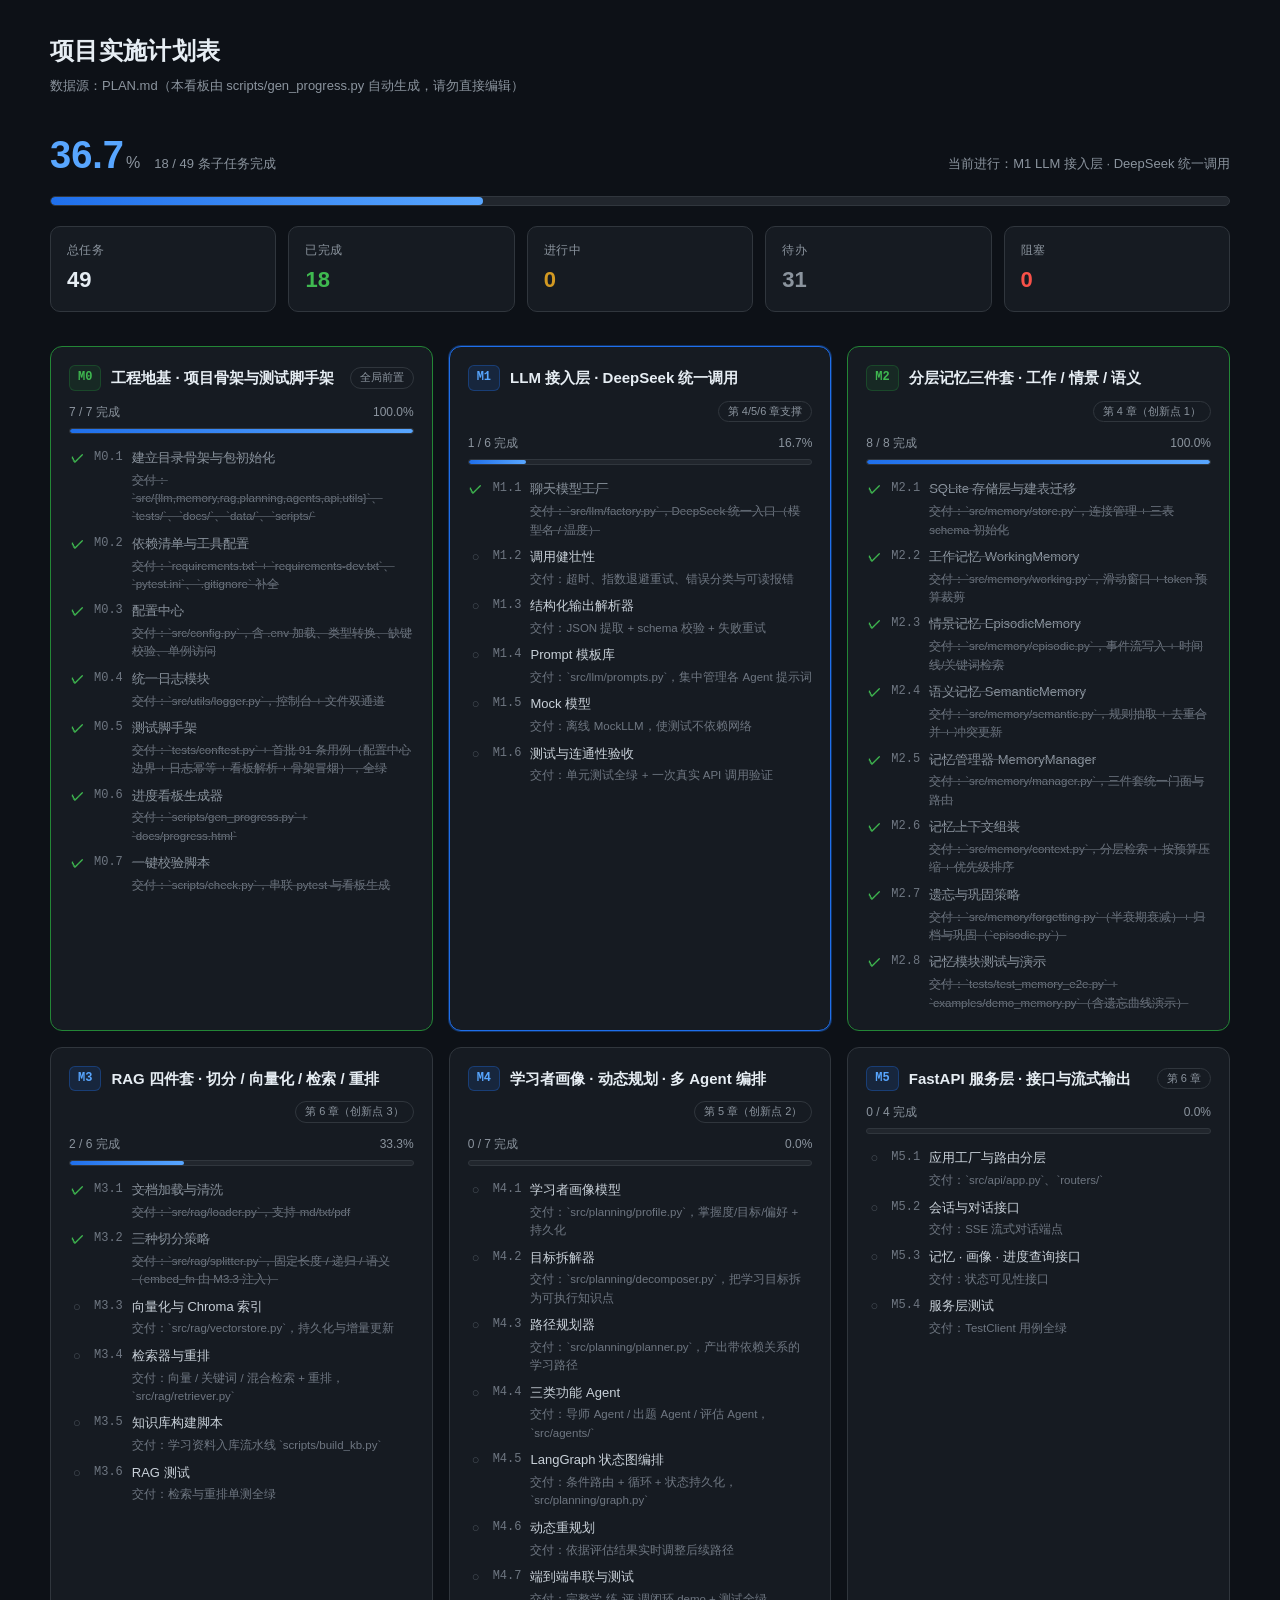
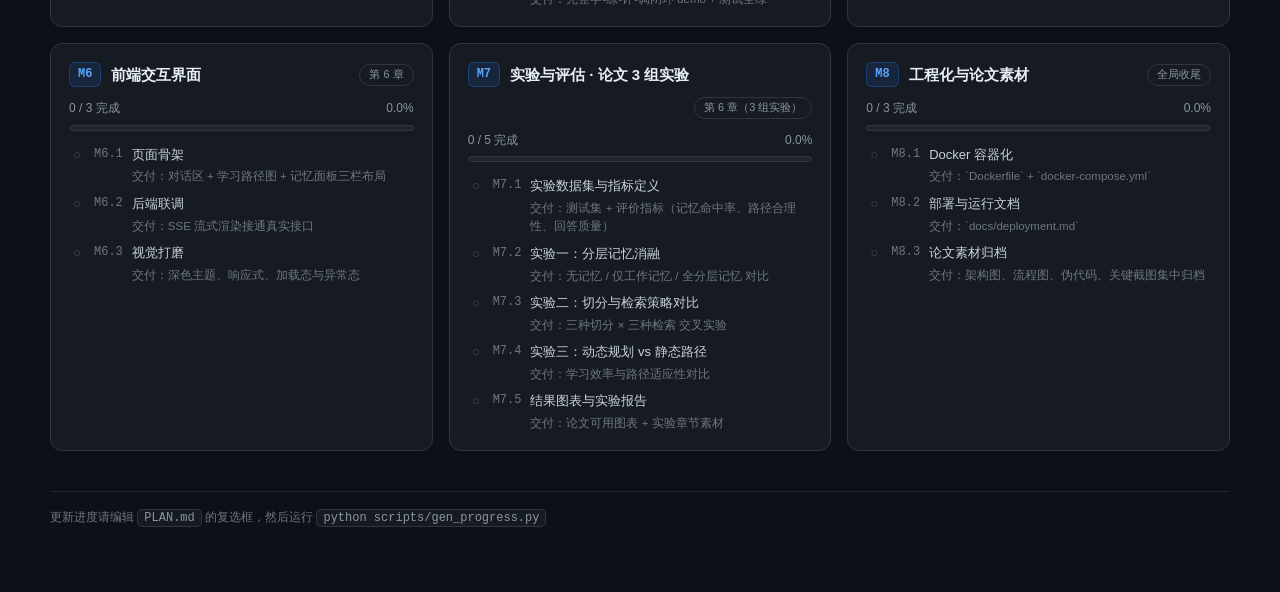
==== docs/progress.html @ 6c5c663a "feat: 完成 M3.1 文档加载与 M3.2 三种切分策略 M3.1 src/rag/loader.py - 支持 md/txt/pdf；pdf 走可选依赖 pypdf，没装时给出「怎么装」而不是" ====
<!DOCTYPE html>
<html lang="zh-CN">
<head>
<meta charset="utf-8">
<meta name="viewport" content="width=device-width, initial-scale=1">
<title>项目实施计划表 · 进度看板</title>
<style>
* { box-sizing: border-box; margin: 0; padding: 0; }
body {
  background: #0d1117; color: #e6edf3; line-height: 1.6;
  font-family: "Segoe UI", "PingFang SC", "Microsoft YaHei", -apple-system, sans-serif;
  padding: 32px 24px 64px;
}
.wrap { max-width: 1180px; margin: 0 auto; }
header { margin-bottom: 28px; }
h1 { font-size: 24px; font-weight: 650; letter-spacing: .3px; }
.sub { color: #8b949e; font-size: 13px; margin-top: 6px; }
.headline { display: flex; align-items: baseline; gap: 14px; margin: 22px 0 10px; }
.headline .pct { font-size: 38px; font-weight: 700; color: #58a6ff; font-variant-numeric: tabular-nums; }
.headline .pct small { font-size: 16px; color: #8b949e; font-weight: 500; margin-left: 2px; }
.headline .now { color: #8b949e; font-size: 13px; margin-left: auto; }
.bar { height: 10px; background: #21262d; border-radius: 999px; overflow: hidden; border: 1px solid #30363d; }
.bar > span { display: block; height: 100%; border-radius: 999px;
  background: linear-gradient(90deg, #1f6feb, #58a6ff); transition: width .4s ease; }
.stats { display: grid; grid-template-columns: repeat(auto-fit, minmax(120px, 1fr));
  gap: 12px; margin: 20px 0 34px; }
.stat { background: #161b22; border: 1px solid #30363d; border-radius: 10px; padding: 14px 16px; }
.stat .k { color: #8b949e; font-size: 12px; letter-spacing: .4px; }
.stat .v { font-size: 22px; font-weight: 650; margin-top: 2px; font-variant-numeric: tabular-nums; }
.v.done { color: #3fb950; } .v.doing { color: #d29922; }
.v.blocked { color: #f85149; } .v.todo { color: #8b949e; }
.grid { display: grid; grid-template-columns: repeat(auto-fill, minmax(348px, 1fr)); gap: 16px; }
.card { background: #161b22; border: 1px solid #30363d; border-radius: 12px; padding: 18px;
  display: flex; flex-direction: column; }
.card.finished { border-color: #238636; }
.card.active { border-color: #1f6feb; box-shadow: 0 0 0 1px rgba(31,111,235,.35); }
.card.codes { padding: 22px 0; }
.card-head { display: flex; align-items: center; gap: 10px; flex-wrap: wrap; }
.badge { font-size: 12px; font-weight: 700; padding: 2px 8px; border-radius: 6px;
  background: #1f6feb22; color: #58a6ff; border: 1px solid #1f6feb55; font-family: Consolas, monospace; }
.card.finished .badge { background: #23863622; color: #3fb950; border-color: #23863655; }
.card-title { font-size: 15px; font-weight: 600; }
.tag { font-size: 11px; color: #8b949e; border: 1px solid #30363d; border-radius: 999px;
  padding: 1px 9px; margin-left: auto; white-space: nowrap; }
.card-sub { display: flex; justify-content: space-between; color: #8b949e; font-size: 12px; margin: 12px 0 6px; }
.card .bar { height: 6px; }
.tasks { list-style: none; margin-top: 14px; display: flex; flex-direction: column; gap: 8px; }
.tasks li { display: flex; gap: 9px; font-size: 13px; align-items: flex-start; }
.tasks .ico { flex: 0 0 16px; text-align: center; font-weight: 700; line-height: 1.5; }
.tasks .code { color: #6e7681; font-family: Consolas, monospace; font-size: 12px; flex: 0 0 auto; }
.tasks .txt { flex: 1; }
.tasks .deliver { display: block; color: #6e7681; font-size: 11.5px; margin-top: 2px; }
li.done .ico { color: #3fb950; } li.done .txt { color: #8b949e; text-decoration: line-through;
  text-decoration-color: #484f58; }
li.doing .ico { color: #d29922; } li.doing .txt { color: #e6edf3; font-weight: 600; }
li.blocked .ico { color: #f85149; } li.blocked .txt { color: #f85149; }
li.todo .ico { color: #484f58; } li.todo .txt { color: #c9d1d9; }
footer { margin-top: 40px; color: #6e7681; font-size: 12px; border-top: 1px solid #21262d; padding-top: 16px; }
footer code { background: #161b22; border: 1px solid #30363d; border-radius: 5px; padding: 1px 6px;
  font-family: Consolas, monospace; color: #8b949e; }
</style>
</head>
<body>
<div class="wrap">
  <header>
    <h1>项目实施计划表</h1>
    <div class="sub">数据源：PLAN.md（本看板由 scripts/gen_progress.py 自动生成，请勿直接编辑）</div>
  </header>

  <div class="headline">
    <span class="pct">36.7<small>%</small></span>
    <span class="sub">18 / 49 条子任务完成</span>
    <span class="now">当前进行：M1 LLM 接入层 · DeepSeek 统一调用</span>
  </div>
  <div class="bar "><span style="width:36.7%"></span></div>
  <div class="stats"><div class="stat"><div class="k">总任务</div><div class="v ">49</div></div><div class="stat"><div class="k">已完成</div><div class="v done">18</div></div><div class="stat"><div class="k">进行中</div><div class="v doing">0</div></div><div class="stat"><div class="k">待办</div><div class="v todo">31</div></div><div class="stat"><div class="k">阻塞</div><div class="v blocked">0</div></div></div>

  <div class="grid"><section class="card finished"><div class="card-head"><span class="badge">M0</span><span class="card-title">工程地基 · 项目骨架与测试脚手架</span><span class="tag">全局前置</span></div><div class="card-sub"><span>7 / 7 完成</span><span>100.0%</span></div><div class="bar "><span style="width:100.0%"></span></div><ul class="tasks"><li class="done"><span class="ico">✓</span><span class="code">M0.1</span><span class="txt">建立目录骨架与包初始化<span class="deliver">交付：`src/{llm,memory,rag,planning,agents,api,utils}`、`tests/`、`docs/`、`data/`、`scripts/`</span></span></li><li class="done"><span class="ico">✓</span><span class="code">M0.2</span><span class="txt">依赖清单与工具配置<span class="deliver">交付：`requirements.txt` + `requirements-dev.txt`、`pytest.ini`、`.gitignore` 补全</span></span></li><li class="done"><span class="ico">✓</span><span class="code">M0.3</span><span class="txt">配置中心<span class="deliver">交付：`src/config.py`，含 .env 加载、类型转换、缺键校验、单例访问</span></span></li><li class="done"><span class="ico">✓</span><span class="code">M0.4</span><span class="txt">统一日志模块<span class="deliver">交付：`src/utils/logger.py`，控制台 + 文件双通道</span></span></li><li class="done"><span class="ico">✓</span><span class="code">M0.5</span><span class="txt">测试脚手架<span class="deliver">交付：`tests/conftest.py` + 首批 91 条用例（配置中心边界 + 日志幂等 + 看板解析 + 骨架冒烟），全绿</span></span></li><li class="done"><span class="ico">✓</span><span class="code">M0.6</span><span class="txt">进度看板生成器<span class="deliver">交付：`scripts/gen_progress.py` + `docs/progress.html`</span></span></li><li class="done"><span class="ico">✓</span><span class="code">M0.7</span><span class="txt">一键校验脚本<span class="deliver">交付：`scripts/check.py`，串联 pytest 与看板生成</span></span></li></ul></section><section class="card active"><div class="card-head"><span class="badge">M1</span><span class="card-title">LLM 接入层 · DeepSeek 统一调用</span><span class="tag">第 4/5/6 章支撑</span></div><div class="card-sub"><span>1 / 6 完成</span><span>16.7%</span></div><div class="bar "><span style="width:16.7%"></span></div><ul class="tasks"><li class="done"><span class="ico">✓</span><span class="code">M1.1</span><span class="txt">聊天模型工厂<span class="deliver">交付：`src/llm/factory.py`，DeepSeek 统一入口（模型名 / 温度）</span></span></li><li class="todo"><span class="ico">○</span><span class="code">M1.2</span><span class="txt">调用健壮性<span class="deliver">交付：超时、指数退避重试、错误分类与可读报错</span></span></li><li class="todo"><span class="ico">○</span><span class="code">M1.3</span><span class="txt">结构化输出解析器<span class="deliver">交付：JSON 提取 + schema 校验 + 失败重试</span></span></li><li class="todo"><span class="ico">○</span><span class="code">M1.4</span><span class="txt">Prompt 模板库<span class="deliver">交付：`src/llm/prompts.py`，集中管理各 Agent 提示词</span></span></li><li class="todo"><span class="ico">○</span><span class="code">M1.5</span><span class="txt">Mock 模型<span class="deliver">交付：离线 MockLLM，使测试不依赖网络</span></span></li><li class="todo"><span class="ico">○</span><span class="code">M1.6</span><span class="txt">测试与连通性验收<span class="deliver">交付：单元测试全绿 + 一次真实 API 调用验证</span></span></li></ul></section><section class="card finished"><div class="card-head"><span class="badge">M2</span><span class="card-title">分层记忆三件套 · 工作 / 情景 / 语义</span><span class="tag">第 4 章（创新点 1）</span></div><div class="card-sub"><span>8 / 8 完成</span><span>100.0%</span></div><div class="bar "><span style="width:100.0%"></span></div><ul class="tasks"><li class="done"><span class="ico">✓</span><span class="code">M2.1</span><span class="txt">SQLite 存储层与建表迁移<span class="deliver">交付：`src/memory/store.py`，连接管理 + 三表 schema 初始化</span></span></li><li class="done"><span class="ico">✓</span><span class="code">M2.2</span><span class="txt">工作记忆 WorkingMemory<span class="deliver">交付：`src/memory/working.py`，滑动窗口 + token 预算裁剪</span></span></li><li class="done"><span class="ico">✓</span><span class="code">M2.3</span><span class="txt">情景记忆 EpisodicMemory<span class="deliver">交付：`src/memory/episodic.py`，事件流写入 + 时间线/关键词检索</span></span></li><li class="done"><span class="ico">✓</span><span class="code">M2.4</span><span class="txt">语义记忆 SemanticMemory<span class="deliver">交付：`src/memory/semantic.py`，规则抽取 + 去重合并 + 冲突更新</span></span></li><li class="done"><span class="ico">✓</span><span class="code">M2.5</span><span class="txt">记忆管理器 MemoryManager<span class="deliver">交付：`src/memory/manager.py`，三件套统一门面与路由</span></span></li><li class="done"><span class="ico">✓</span><span class="code">M2.6</span><span class="txt">记忆上下文组装<span class="deliver">交付：`src/memory/context.py`，分层检索 + 按预算压缩 + 优先级排序</span></span></li><li class="done"><span class="ico">✓</span><span class="code">M2.7</span><span class="txt">遗忘与巩固策略<span class="deliver">交付：`src/memory/forgetting.py`（半衰期衰减）+ 归档与巩固（`episodic.py`）</span></span></li><li class="done"><span class="ico">✓</span><span class="code">M2.8</span><span class="txt">记忆模块测试与演示<span class="deliver">交付：`tests/test_memory_e2e.py` + `examples/demo_memory.py`（含遗忘曲线演示）</span></span></li></ul></section><section class="card"><div class="card-head"><span class="badge">M3</span><span class="card-title">RAG 四件套 · 切分 / 向量化 / 检索 / 重排</span><span class="tag">第 6 章（创新点 3）</span></div><div class="card-sub"><span>2 / 6 完成</span><span>33.3%</span></div><div class="bar "><span style="width:33.3%"></span></div><ul class="tasks"><li class="done"><span class="ico">✓</span><span class="code">M3.1</span><span class="txt">文档加载与清洗<span class="deliver">交付：`src/rag/loader.py`，支持 md/txt/pdf</span></span></li><li class="done"><span class="ico">✓</span><span class="code">M3.2</span><span class="txt">三种切分策略<span class="deliver">交付：`src/rag/splitter.py`，固定长度 / 递归 / 语义（embed_fn 由 M3.3 注入）</span></span></li><li class="todo"><span class="ico">○</span><span class="code">M3.3</span><span class="txt">向量化与 Chroma 索引<span class="deliver">交付：`src/rag/vectorstore.py`，持久化与增量更新</span></span></li><li class="todo"><span class="ico">○</span><span class="code">M3.4</span><span class="txt">检索器与重排<span class="deliver">交付：向量 / 关键词 / 混合检索 + 重排，`src/rag/retriever.py`</span></span></li><li class="todo"><span class="ico">○</span><span class="code">M3.5</span><span class="txt">知识库构建脚本<span class="deliver">交付：学习资料入库流水线 `scripts/build_kb.py`</span></span></li><li class="todo"><span class="ico">○</span><span class="code">M3.6</span><span class="txt">RAG 测试<span class="deliver">交付：检索与重排单测全绿</span></span></li></ul></section><section class="card"><div class="card-head"><span class="badge">M4</span><span class="card-title">学习者画像 · 动态规划 · 多 Agent 编排</span><span class="tag">第 5 章（创新点 2）</span></div><div class="card-sub"><span>0 / 7 完成</span><span>0.0%</span></div><div class="bar "><span style="width:0.0%"></span></div><ul class="tasks"><li class="todo"><span class="ico">○</span><span class="code">M4.1</span><span class="txt">学习者画像模型<span class="deliver">交付：`src/planning/profile.py`，掌握度/目标/偏好 + 持久化</span></span></li><li class="todo"><span class="ico">○</span><span class="code">M4.2</span><span class="txt">目标拆解器<span class="deliver">交付：`src/planning/decomposer.py`，把学习目标拆为可执行知识点</span></span></li><li class="todo"><span class="ico">○</span><span class="code">M4.3</span><span class="txt">路径规划器<span class="deliver">交付：`src/planning/planner.py`，产出带依赖关系的学习路径</span></span></li><li class="todo"><span class="ico">○</span><span class="code">M4.4</span><span class="txt">三类功能 Agent<span class="deliver">交付：导师 Agent / 出题 Agent / 评估 Agent，`src/agents/`</span></span></li><li class="todo"><span class="ico">○</span><span class="code">M4.5</span><span class="txt">LangGraph 状态图编排<span class="deliver">交付：条件路由 + 循环 + 状态持久化，`src/planning/graph.py`</span></span></li><li class="todo"><span class="ico">○</span><span class="code">M4.6</span><span class="txt">动态重规划<span class="deliver">交付：依据评估结果实时调整后续路径</span></span></li><li class="todo"><span class="ico">○</span><span class="code">M4.7</span><span class="txt">端到端串联与测试<span class="deliver">交付：完整学-练-评-调闭环 demo + 测试全绿</span></span></li></ul></section><section class="card"><div class="card-head"><span class="badge">M5</span><span class="card-title">FastAPI 服务层 · 接口与流式输出</span><span class="tag">第 6 章</span></div><div class="card-sub"><span>0 / 4 完成</span><span>0.0%</span></div><div class="bar "><span style="width:0.0%"></span></div><ul class="tasks"><li class="todo"><span class="ico">○</span><span class="code">M5.1</span><span class="txt">应用工厂与路由分层<span class="deliver">交付：`src/api/app.py`、`routers/`</span></span></li><li class="todo"><span class="ico">○</span><span class="code">M5.2</span><span class="txt">会话与对话接口<span class="deliver">交付：SSE 流式对话端点</span></span></li><li class="todo"><span class="ico">○</span><span class="code">M5.3</span><span class="txt">记忆 · 画像 · 进度查询接口<span class="deliver">交付：状态可见性接口</span></span></li><li class="todo"><span class="ico">○</span><span class="code">M5.4</span><span class="txt">服务层测试<span class="deliver">交付：TestClient 用例全绿</span></span></li></ul></section><section class="card"><div class="card-head"><span class="badge">M6</span><span class="card-title">前端交互界面</span><span class="tag">第 6 章</span></div><div class="card-sub"><span>0 / 3 完成</span><span>0.0%</span></div><div class="bar "><span style="width:0.0%"></span></div><ul class="tasks"><li class="todo"><span class="ico">○</span><span class="code">M6.1</span><span class="txt">页面骨架<span class="deliver">交付：对话区 + 学习路径图 + 记忆面板三栏布局</span></span></li><li class="todo"><span class="ico">○</span><span class="code">M6.2</span><span class="txt">后端联调<span class="deliver">交付：SSE 流式渲染接通真实接口</span></span></li><li class="todo"><span class="ico">○</span><span class="code">M6.3</span><span class="txt">视觉打磨<span class="deliver">交付：深色主题、响应式、加载态与异常态</span></span></li></ul></section><section class="card"><div class="card-head"><span class="badge">M7</span><span class="card-title">实验与评估 · 论文 3 组实验</span><span class="tag">第 6 章（3 组实验）</span></div><div class="card-sub"><span>0 / 5 完成</span><span>0.0%</span></div><div class="bar "><span style="width:0.0%"></span></div><ul class="tasks"><li class="todo"><span class="ico">○</span><span class="code">M7.1</span><span class="txt">实验数据集与指标定义<span class="deliver">交付：测试集 + 评价指标（记忆命中率、路径合理性、回答质量）</span></span></li><li class="todo"><span class="ico">○</span><span class="code">M7.2</span><span class="txt">实验一：分层记忆消融<span class="deliver">交付：无记忆 / 仅工作记忆 / 全分层记忆 对比</span></span></li><li class="todo"><span class="ico">○</span><span class="code">M7.3</span><span class="txt">实验二：切分与检索策略对比<span class="deliver">交付：三种切分 × 三种检索 交叉实验</span></span></li><li class="todo"><span class="ico">○</span><span class="code">M7.4</span><span class="txt">实验三：动态规划 vs 静态路径<span class="deliver">交付：学习效率与路径适应性对比</span></span></li><li class="todo"><span class="ico">○</span><span class="code">M7.5</span><span class="txt">结果图表与实验报告<span class="deliver">交付：论文可用图表 + 实验章节素材</span></span></li></ul></section><section class="card"><div class="card-head"><span class="badge">M8</span><span class="card-title">工程化与论文素材</span><span class="tag">全局收尾</span></div><div class="card-sub"><span>0 / 3 完成</span><span>0.0%</span></div><div class="bar "><span style="width:0.0%"></span></div><ul class="tasks"><li class="todo"><span class="ico">○</span><span class="code">M8.1</span><span class="txt">Docker 容器化<span class="deliver">交付：`Dockerfile` + `docker-compose.yml`</span></span></li><li class="todo"><span class="ico">○</span><span class="code">M8.2</span><span class="txt">部署与运行文档<span class="deliver">交付：`docs/deployment.md`</span></span></li><li class="todo"><span class="ico">○</span><span class="code">M8.3</span><span class="txt">论文素材归档<span class="deliver">交付：架构图、流程图、伪代码、关键截图集中归档</span></span></li></ul></section></div>

  <footer>
    更新进度请编辑 <code>PLAN.md</code> 的复选框，然后运行
    <code>python scripts/gen_progress.py</code>
  </footer>
</div>
</body>
</html>
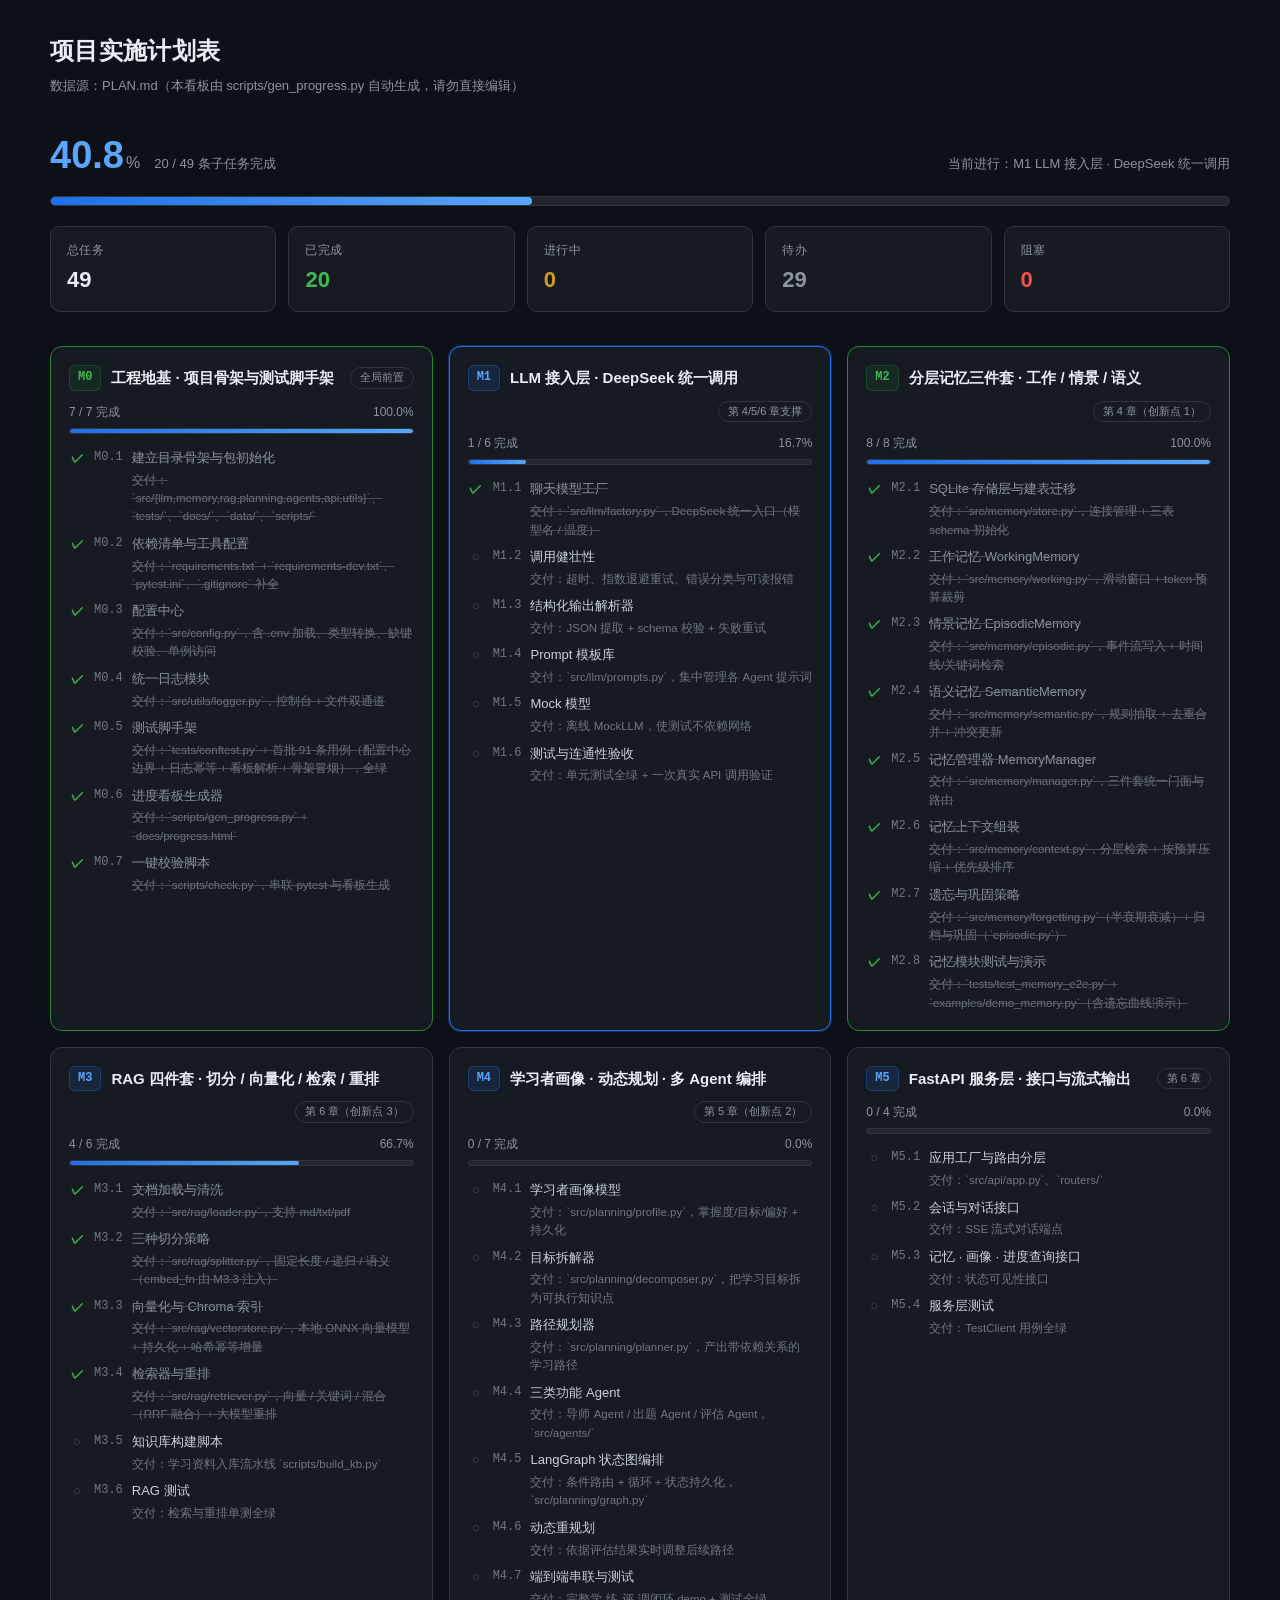
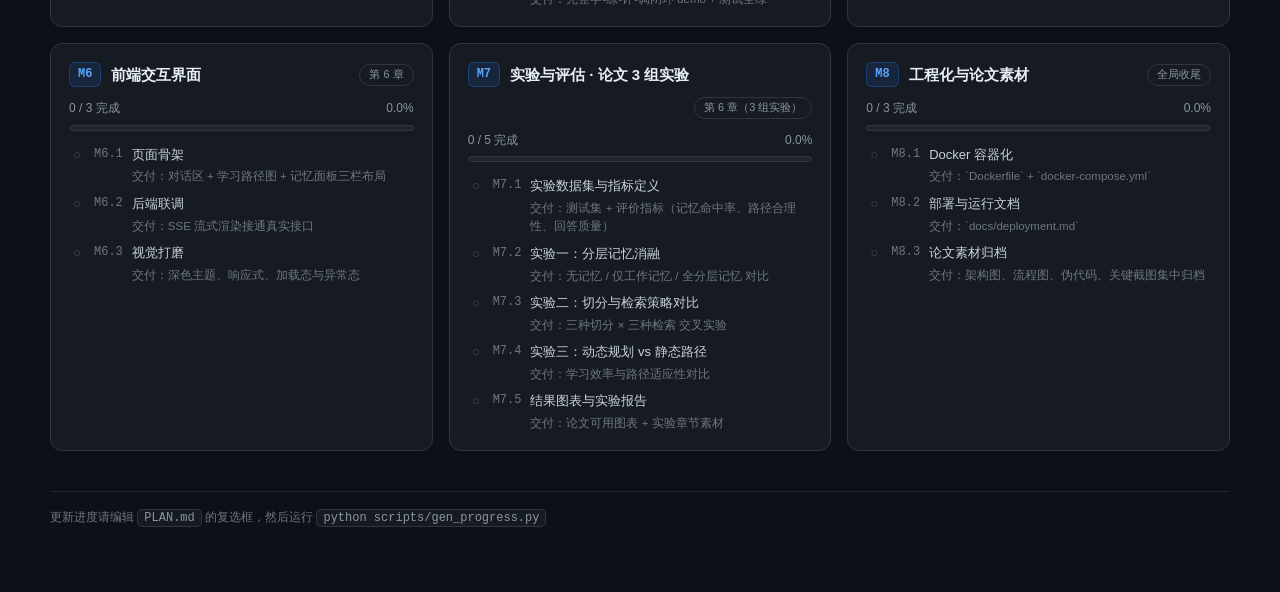
==== commit 7091485b: "feat: 完成 M3.3 向量库与 M3.4 统一检索器 关键背景：DeepSeek 不提供 embedding 接口（模型列表只有 deepseek-flash / deepseek-v4-pro" ====
--- a/docs/progress.html
+++ b/docs/progress.html
@@ -68,14 +68,14 @@
   </header>
 
   <div class="headline">
-    <span class="pct">36.7<small>%</small></span>
-    <span class="sub">18 / 49 条子任务完成</span>
+    <span class="pct">40.8<small>%</small></span>
+    <span class="sub">20 / 49 条子任务完成</span>
     <span class="now">当前进行：M1 LLM 接入层 · DeepSeek 统一调用</span>
   </div>
-  <div class="bar "><span style="width:36.7%"></span></div>
-  <div class="stats"><div class="stat"><div class="k">总任务</div><div class="v ">49</div></div><div class="stat"><div class="k">已完成</div><div class="v done">18</div></div><div class="stat"><div class="k">进行中</div><div class="v doing">0</div></div><div class="stat"><div class="k">待办</div><div class="v todo">31</div></div><div class="stat"><div class="k">阻塞</div><div class="v blocked">0</div></div></div>
+  <div class="bar "><span style="width:40.8%"></span></div>
+  <div class="stats"><div class="stat"><div class="k">总任务</div><div class="v ">49</div></div><div class="stat"><div class="k">已完成</div><div class="v done">20</div></div><div class="stat"><div class="k">进行中</div><div class="v doing">0</div></div><div class="stat"><div class="k">待办</div><div class="v todo">29</div></div><div class="stat"><div class="k">阻塞</div><div class="v blocked">0</div></div></div>
 
-  <div class="grid"><section class="card finished"><div class="card-head"><span class="badge">M0</span><span class="card-title">工程地基 · 项目骨架与测试脚手架</span><span class="tag">全局前置</span></div><div class="card-sub"><span>7 / 7 完成</span><span>100.0%</span></div><div class="bar "><span style="width:100.0%"></span></div><ul class="tasks"><li class="done"><span class="ico">✓</span><span class="code">M0.1</span><span class="txt">建立目录骨架与包初始化<span class="deliver">交付：`src/{llm,memory,rag,planning,agents,api,utils}`、`tests/`、`docs/`、`data/`、`scripts/`</span></span></li><li class="done"><span class="ico">✓</span><span class="code">M0.2</span><span class="txt">依赖清单与工具配置<span class="deliver">交付：`requirements.txt` + `requirements-dev.txt`、`pytest.ini`、`.gitignore` 补全</span></span></li><li class="done"><span class="ico">✓</span><span class="code">M0.3</span><span class="txt">配置中心<span class="deliver">交付：`src/config.py`，含 .env 加载、类型转换、缺键校验、单例访问</span></span></li><li class="done"><span class="ico">✓</span><span class="code">M0.4</span><span class="txt">统一日志模块<span class="deliver">交付：`src/utils/logger.py`，控制台 + 文件双通道</span></span></li><li class="done"><span class="ico">✓</span><span class="code">M0.5</span><span class="txt">测试脚手架<span class="deliver">交付：`tests/conftest.py` + 首批 91 条用例（配置中心边界 + 日志幂等 + 看板解析 + 骨架冒烟），全绿</span></span></li><li class="done"><span class="ico">✓</span><span class="code">M0.6</span><span class="txt">进度看板生成器<span class="deliver">交付：`scripts/gen_progress.py` + `docs/progress.html`</span></span></li><li class="done"><span class="ico">✓</span><span class="code">M0.7</span><span class="txt">一键校验脚本<span class="deliver">交付：`scripts/check.py`，串联 pytest 与看板生成</span></span></li></ul></section><section class="card active"><div class="card-head"><span class="badge">M1</span><span class="card-title">LLM 接入层 · DeepSeek 统一调用</span><span class="tag">第 4/5/6 章支撑</span></div><div class="card-sub"><span>1 / 6 完成</span><span>16.7%</span></div><div class="bar "><span style="width:16.7%"></span></div><ul class="tasks"><li class="done"><span class="ico">✓</span><span class="code">M1.1</span><span class="txt">聊天模型工厂<span class="deliver">交付：`src/llm/factory.py`，DeepSeek 统一入口（模型名 / 温度）</span></span></li><li class="todo"><span class="ico">○</span><span class="code">M1.2</span><span class="txt">调用健壮性<span class="deliver">交付：超时、指数退避重试、错误分类与可读报错</span></span></li><li class="todo"><span class="ico">○</span><span class="code">M1.3</span><span class="txt">结构化输出解析器<span class="deliver">交付：JSON 提取 + schema 校验 + 失败重试</span></span></li><li class="todo"><span class="ico">○</span><span class="code">M1.4</span><span class="txt">Prompt 模板库<span class="deliver">交付：`src/llm/prompts.py`，集中管理各 Agent 提示词</span></span></li><li class="todo"><span class="ico">○</span><span class="code">M1.5</span><span class="txt">Mock 模型<span class="deliver">交付：离线 MockLLM，使测试不依赖网络</span></span></li><li class="todo"><span class="ico">○</span><span class="code">M1.6</span><span class="txt">测试与连通性验收<span class="deliver">交付：单元测试全绿 + 一次真实 API 调用验证</span></span></li></ul></section><section class="card finished"><div class="card-head"><span class="badge">M2</span><span class="card-title">分层记忆三件套 · 工作 / 情景 / 语义</span><span class="tag">第 4 章（创新点 1）</span></div><div class="card-sub"><span>8 / 8 完成</span><span>100.0%</span></div><div class="bar "><span style="width:100.0%"></span></div><ul class="tasks"><li class="done"><span class="ico">✓</span><span class="code">M2.1</span><span class="txt">SQLite 存储层与建表迁移<span class="deliver">交付：`src/memory/store.py`，连接管理 + 三表 schema 初始化</span></span></li><li class="done"><span class="ico">✓</span><span class="code">M2.2</span><span class="txt">工作记忆 WorkingMemory<span class="deliver">交付：`src/memory/working.py`，滑动窗口 + token 预算裁剪</span></span></li><li class="done"><span class="ico">✓</span><span class="code">M2.3</span><span class="txt">情景记忆 EpisodicMemory<span class="deliver">交付：`src/memory/episodic.py`，事件流写入 + 时间线/关键词检索</span></span></li><li class="done"><span class="ico">✓</span><span class="code">M2.4</span><span class="txt">语义记忆 SemanticMemory<span class="deliver">交付：`src/memory/semantic.py`，规则抽取 + 去重合并 + 冲突更新</span></span></li><li class="done"><span class="ico">✓</span><span class="code">M2.5</span><span class="txt">记忆管理器 MemoryManager<span class="deliver">交付：`src/memory/manager.py`，三件套统一门面与路由</span></span></li><li class="done"><span class="ico">✓</span><span class="code">M2.6</span><span class="txt">记忆上下文组装<span class="deliver">交付：`src/memory/context.py`，分层检索 + 按预算压缩 + 优先级排序</span></span></li><li class="done"><span class="ico">✓</span><span class="code">M2.7</span><span class="txt">遗忘与巩固策略<span class="deliver">交付：`src/memory/forgetting.py`（半衰期衰减）+ 归档与巩固（`episodic.py`）</span></span></li><li class="done"><span class="ico">✓</span><span class="code">M2.8</span><span class="txt">记忆模块测试与演示<span class="deliver">交付：`tests/test_memory_e2e.py` + `examples/demo_memory.py`（含遗忘曲线演示）</span></span></li></ul></section><section class="card"><div class="card-head"><span class="badge">M3</span><span class="card-title">RAG 四件套 · 切分 / 向量化 / 检索 / 重排</span><span class="tag">第 6 章（创新点 3）</span></div><div class="card-sub"><span>2 / 6 完成</span><span>33.3%</span></div><div class="bar "><span style="width:33.3%"></span></div><ul class="tasks"><li class="done"><span class="ico">✓</span><span class="code">M3.1</span><span class="txt">文档加载与清洗<span class="deliver">交付：`src/rag/loader.py`，支持 md/txt/pdf</span></span></li><li class="done"><span class="ico">✓</span><span class="code">M3.2</span><span class="txt">三种切分策略<span class="deliver">交付：`src/rag/splitter.py`，固定长度 / 递归 / 语义（embed_fn 由 M3.3 注入）</span></span></li><li class="todo"><span class="ico">○</span><span class="code">M3.3</span><span class="txt">向量化与 Chroma 索引<span class="deliver">交付：`src/rag/vectorstore.py`，持久化与增量更新</span></span></li><li class="todo"><span class="ico">○</span><span class="code">M3.4</span><span class="txt">检索器与重排<span class="deliver">交付：向量 / 关键词 / 混合检索 + 重排，`src/rag/retriever.py`</span></span></li><li class="todo"><span class="ico">○</span><span class="code">M3.5</span><span class="txt">知识库构建脚本<span class="deliver">交付：学习资料入库流水线 `scripts/build_kb.py`</span></span></li><li class="todo"><span class="ico">○</span><span class="code">M3.6</span><span class="txt">RAG 测试<span class="deliver">交付：检索与重排单测全绿</span></span></li></ul></section><section class="card"><div class="card-head"><span class="badge">M4</span><span class="card-title">学习者画像 · 动态规划 · 多 Agent 编排</span><span class="tag">第 5 章（创新点 2）</span></div><div class="card-sub"><span>0 / 7 完成</span><span>0.0%</span></div><div class="bar "><span style="width:0.0%"></span></div><ul class="tasks"><li class="todo"><span class="ico">○</span><span class="code">M4.1</span><span class="txt">学习者画像模型<span class="deliver">交付：`src/planning/profile.py`，掌握度/目标/偏好 + 持久化</span></span></li><li class="todo"><span class="ico">○</span><span class="code">M4.2</span><span class="txt">目标拆解器<span class="deliver">交付：`src/planning/decomposer.py`，把学习目标拆为可执行知识点</span></span></li><li class="todo"><span class="ico">○</span><span class="code">M4.3</span><span class="txt">路径规划器<span class="deliver">交付：`src/planning/planner.py`，产出带依赖关系的学习路径</span></span></li><li class="todo"><span class="ico">○</span><span class="code">M4.4</span><span class="txt">三类功能 Agent<span class="deliver">交付：导师 Agent / 出题 Agent / 评估 Agent，`src/agents/`</span></span></li><li class="todo"><span class="ico">○</span><span class="code">M4.5</span><span class="txt">LangGraph 状态图编排<span class="deliver">交付：条件路由 + 循环 + 状态持久化，`src/planning/graph.py`</span></span></li><li class="todo"><span class="ico">○</span><span class="code">M4.6</span><span class="txt">动态重规划<span class="deliver">交付：依据评估结果实时调整后续路径</span></span></li><li class="todo"><span class="ico">○</span><span class="code">M4.7</span><span class="txt">端到端串联与测试<span class="deliver">交付：完整学-练-评-调闭环 demo + 测试全绿</span></span></li></ul></section><section class="card"><div class="card-head"><span class="badge">M5</span><span class="card-title">FastAPI 服务层 · 接口与流式输出</span><span class="tag">第 6 章</span></div><div class="card-sub"><span>0 / 4 完成</span><span>0.0%</span></div><div class="bar "><span style="width:0.0%"></span></div><ul class="tasks"><li class="todo"><span class="ico">○</span><span class="code">M5.1</span><span class="txt">应用工厂与路由分层<span class="deliver">交付：`src/api/app.py`、`routers/`</span></span></li><li class="todo"><span class="ico">○</span><span class="code">M5.2</span><span class="txt">会话与对话接口<span class="deliver">交付：SSE 流式对话端点</span></span></li><li class="todo"><span class="ico">○</span><span class="code">M5.3</span><span class="txt">记忆 · 画像 · 进度查询接口<span class="deliver">交付：状态可见性接口</span></span></li><li class="todo"><span class="ico">○</span><span class="code">M5.4</span><span class="txt">服务层测试<span class="deliver">交付：TestClient 用例全绿</span></span></li></ul></section><section class="card"><div class="card-head"><span class="badge">M6</span><span class="card-title">前端交互界面</span><span class="tag">第 6 章</span></div><div class="card-sub"><span>0 / 3 完成</span><span>0.0%</span></div><div class="bar "><span style="width:0.0%"></span></div><ul class="tasks"><li class="todo"><span class="ico">○</span><span class="code">M6.1</span><span class="txt">页面骨架<span class="deliver">交付：对话区 + 学习路径图 + 记忆面板三栏布局</span></span></li><li class="todo"><span class="ico">○</span><span class="code">M6.2</span><span class="txt">后端联调<span class="deliver">交付：SSE 流式渲染接通真实接口</span></span></li><li class="todo"><span class="ico">○</span><span class="code">M6.3</span><span class="txt">视觉打磨<span class="deliver">交付：深色主题、响应式、加载态与异常态</span></span></li></ul></section><section class="card"><div class="card-head"><span class="badge">M7</span><span class="card-title">实验与评估 · 论文 3 组实验</span><span class="tag">第 6 章（3 组实验）</span></div><div class="card-sub"><span>0 / 5 完成</span><span>0.0%</span></div><div class="bar "><span style="width:0.0%"></span></div><ul class="tasks"><li class="todo"><span class="ico">○</span><span class="code">M7.1</span><span class="txt">实验数据集与指标定义<span class="deliver">交付：测试集 + 评价指标（记忆命中率、路径合理性、回答质量）</span></span></li><li class="todo"><span class="ico">○</span><span class="code">M7.2</span><span class="txt">实验一：分层记忆消融<span class="deliver">交付：无记忆 / 仅工作记忆 / 全分层记忆 对比</span></span></li><li class="todo"><span class="ico">○</span><span class="code">M7.3</span><span class="txt">实验二：切分与检索策略对比<span class="deliver">交付：三种切分 × 三种检索 交叉实验</span></span></li><li class="todo"><span class="ico">○</span><span class="code">M7.4</span><span class="txt">实验三：动态规划 vs 静态路径<span class="deliver">交付：学习效率与路径适应性对比</span></span></li><li class="todo"><span class="ico">○</span><span class="code">M7.5</span><span class="txt">结果图表与实验报告<span class="deliver">交付：论文可用图表 + 实验章节素材</span></span></li></ul></section><section class="card"><div class="card-head"><span class="badge">M8</span><span class="card-title">工程化与论文素材</span><span class="tag">全局收尾</span></div><div class="card-sub"><span>0 / 3 完成</span><span>0.0%</span></div><div class="bar "><span style="width:0.0%"></span></div><ul class="tasks"><li class="todo"><span class="ico">○</span><span class="code">M8.1</span><span class="txt">Docker 容器化<span class="deliver">交付：`Dockerfile` + `docker-compose.yml`</span></span></li><li class="todo"><span class="ico">○</span><span class="code">M8.2</span><span class="txt">部署与运行文档<span class="deliver">交付：`docs/deployment.md`</span></span></li><li class="todo"><span class="ico">○</span><span class="code">M8.3</span><span class="txt">论文素材归档<span class="deliver">交付：架构图、流程图、伪代码、关键截图集中归档</span></span></li></ul></section></div>
+  <div class="grid"><section class="card finished"><div class="card-head"><span class="badge">M0</span><span class="card-title">工程地基 · 项目骨架与测试脚手架</span><span class="tag">全局前置</span></div><div class="card-sub"><span>7 / 7 完成</span><span>100.0%</span></div><div class="bar "><span style="width:100.0%"></span></div><ul class="tasks"><li class="done"><span class="ico">✓</span><span class="code">M0.1</span><span class="txt">建立目录骨架与包初始化<span class="deliver">交付：`src/{llm,memory,rag,planning,agents,api,utils}`、`tests/`、`docs/`、`data/`、`scripts/`</span></span></li><li class="done"><span class="ico">✓</span><span class="code">M0.2</span><span class="txt">依赖清单与工具配置<span class="deliver">交付：`requirements.txt` + `requirements-dev.txt`、`pytest.ini`、`.gitignore` 补全</span></span></li><li class="done"><span class="ico">✓</span><span class="code">M0.3</span><span class="txt">配置中心<span class="deliver">交付：`src/config.py`，含 .env 加载、类型转换、缺键校验、单例访问</span></span></li><li class="done"><span class="ico">✓</span><span class="code">M0.4</span><span class="txt">统一日志模块<span class="deliver">交付：`src/utils/logger.py`，控制台 + 文件双通道</span></span></li><li class="done"><span class="ico">✓</span><span class="code">M0.5</span><span class="txt">测试脚手架<span class="deliver">交付：`tests/conftest.py` + 首批 91 条用例（配置中心边界 + 日志幂等 + 看板解析 + 骨架冒烟），全绿</span></span></li><li class="done"><span class="ico">✓</span><span class="code">M0.6</span><span class="txt">进度看板生成器<span class="deliver">交付：`scripts/gen_progress.py` + `docs/progress.html`</span></span></li><li class="done"><span class="ico">✓</span><span class="code">M0.7</span><span class="txt">一键校验脚本<span class="deliver">交付：`scripts/check.py`，串联 pytest 与看板生成</span></span></li></ul></section><section class="card active"><div class="card-head"><span class="badge">M1</span><span class="card-title">LLM 接入层 · DeepSeek 统一调用</span><span class="tag">第 4/5/6 章支撑</span></div><div class="card-sub"><span>1 / 6 完成</span><span>16.7%</span></div><div class="bar "><span style="width:16.7%"></span></div><ul class="tasks"><li class="done"><span class="ico">✓</span><span class="code">M1.1</span><span class="txt">聊天模型工厂<span class="deliver">交付：`src/llm/factory.py`，DeepSeek 统一入口（模型名 / 温度）</span></span></li><li class="todo"><span class="ico">○</span><span class="code">M1.2</span><span class="txt">调用健壮性<span class="deliver">交付：超时、指数退避重试、错误分类与可读报错</span></span></li><li class="todo"><span class="ico">○</span><span class="code">M1.3</span><span class="txt">结构化输出解析器<span class="deliver">交付：JSON 提取 + schema 校验 + 失败重试</span></span></li><li class="todo"><span class="ico">○</span><span class="code">M1.4</span><span class="txt">Prompt 模板库<span class="deliver">交付：`src/llm/prompts.py`，集中管理各 Agent 提示词</span></span></li><li class="todo"><span class="ico">○</span><span class="code">M1.5</span><span class="txt">Mock 模型<span class="deliver">交付：离线 MockLLM，使测试不依赖网络</span></span></li><li class="todo"><span class="ico">○</span><span class="code">M1.6</span><span class="txt">测试与连通性验收<span class="deliver">交付：单元测试全绿 + 一次真实 API 调用验证</span></span></li></ul></section><section class="card finished"><div class="card-head"><span class="badge">M2</span><span class="card-title">分层记忆三件套 · 工作 / 情景 / 语义</span><span class="tag">第 4 章（创新点 1）</span></div><div class="card-sub"><span>8 / 8 完成</span><span>100.0%</span></div><div class="bar "><span style="width:100.0%"></span></div><ul class="tasks"><li class="done"><span class="ico">✓</span><span class="code">M2.1</span><span class="txt">SQLite 存储层与建表迁移<span class="deliver">交付：`src/memory/store.py`，连接管理 + 三表 schema 初始化</span></span></li><li class="done"><span class="ico">✓</span><span class="code">M2.2</span><span class="txt">工作记忆 WorkingMemory<span class="deliver">交付：`src/memory/working.py`，滑动窗口 + token 预算裁剪</span></span></li><li class="done"><span class="ico">✓</span><span class="code">M2.3</span><span class="txt">情景记忆 EpisodicMemory<span class="deliver">交付：`src/memory/episodic.py`，事件流写入 + 时间线/关键词检索</span></span></li><li class="done"><span class="ico">✓</span><span class="code">M2.4</span><span class="txt">语义记忆 SemanticMemory<span class="deliver">交付：`src/memory/semantic.py`，规则抽取 + 去重合并 + 冲突更新</span></span></li><li class="done"><span class="ico">✓</span><span class="code">M2.5</span><span class="txt">记忆管理器 MemoryManager<span class="deliver">交付：`src/memory/manager.py`，三件套统一门面与路由</span></span></li><li class="done"><span class="ico">✓</span><span class="code">M2.6</span><span class="txt">记忆上下文组装<span class="deliver">交付：`src/memory/context.py`，分层检索 + 按预算压缩 + 优先级排序</span></span></li><li class="done"><span class="ico">✓</span><span class="code">M2.7</span><span class="txt">遗忘与巩固策略<span class="deliver">交付：`src/memory/forgetting.py`（半衰期衰减）+ 归档与巩固（`episodic.py`）</span></span></li><li class="done"><span class="ico">✓</span><span class="code">M2.8</span><span class="txt">记忆模块测试与演示<span class="deliver">交付：`tests/test_memory_e2e.py` + `examples/demo_memory.py`（含遗忘曲线演示）</span></span></li></ul></section><section class="card"><div class="card-head"><span class="badge">M3</span><span class="card-title">RAG 四件套 · 切分 / 向量化 / 检索 / 重排</span><span class="tag">第 6 章（创新点 3）</span></div><div class="card-sub"><span>4 / 6 完成</span><span>66.7%</span></div><div class="bar "><span style="width:66.7%"></span></div><ul class="tasks"><li class="done"><span class="ico">✓</span><span class="code">M3.1</span><span class="txt">文档加载与清洗<span class="deliver">交付：`src/rag/loader.py`，支持 md/txt/pdf</span></span></li><li class="done"><span class="ico">✓</span><span class="code">M3.2</span><span class="txt">三种切分策略<span class="deliver">交付：`src/rag/splitter.py`，固定长度 / 递归 / 语义（embed_fn 由 M3.3 注入）</span></span></li><li class="done"><span class="ico">✓</span><span class="code">M3.3</span><span class="txt">向量化与 Chroma 索引<span class="deliver">交付：`src/rag/vectorstore.py`，本地 ONNX 向量模型 + 持久化 + 哈希幂等增量</span></span></li><li class="done"><span class="ico">✓</span><span class="code">M3.4</span><span class="txt">检索器与重排<span class="deliver">交付：`src/rag/retriever.py`，向量 / 关键词 / 混合（RRF 融合）+ 大模型重排</span></span></li><li class="todo"><span class="ico">○</span><span class="code">M3.5</span><span class="txt">知识库构建脚本<span class="deliver">交付：学习资料入库流水线 `scripts/build_kb.py`</span></span></li><li class="todo"><span class="ico">○</span><span class="code">M3.6</span><span class="txt">RAG 测试<span class="deliver">交付：检索与重排单测全绿</span></span></li></ul></section><section class="card"><div class="card-head"><span class="badge">M4</span><span class="card-title">学习者画像 · 动态规划 · 多 Agent 编排</span><span class="tag">第 5 章（创新点 2）</span></div><div class="card-sub"><span>0 / 7 完成</span><span>0.0%</span></div><div class="bar "><span style="width:0.0%"></span></div><ul class="tasks"><li class="todo"><span class="ico">○</span><span class="code">M4.1</span><span class="txt">学习者画像模型<span class="deliver">交付：`src/planning/profile.py`，掌握度/目标/偏好 + 持久化</span></span></li><li class="todo"><span class="ico">○</span><span class="code">M4.2</span><span class="txt">目标拆解器<span class="deliver">交付：`src/planning/decomposer.py`，把学习目标拆为可执行知识点</span></span></li><li class="todo"><span class="ico">○</span><span class="code">M4.3</span><span class="txt">路径规划器<span class="deliver">交付：`src/planning/planner.py`，产出带依赖关系的学习路径</span></span></li><li class="todo"><span class="ico">○</span><span class="code">M4.4</span><span class="txt">三类功能 Agent<span class="deliver">交付：导师 Agent / 出题 Agent / 评估 Agent，`src/agents/`</span></span></li><li class="todo"><span class="ico">○</span><span class="code">M4.5</span><span class="txt">LangGraph 状态图编排<span class="deliver">交付：条件路由 + 循环 + 状态持久化，`src/planning/graph.py`</span></span></li><li class="todo"><span class="ico">○</span><span class="code">M4.6</span><span class="txt">动态重规划<span class="deliver">交付：依据评估结果实时调整后续路径</span></span></li><li class="todo"><span class="ico">○</span><span class="code">M4.7</span><span class="txt">端到端串联与测试<span class="deliver">交付：完整学-练-评-调闭环 demo + 测试全绿</span></span></li></ul></section><section class="card"><div class="card-head"><span class="badge">M5</span><span class="card-title">FastAPI 服务层 · 接口与流式输出</span><span class="tag">第 6 章</span></div><div class="card-sub"><span>0 / 4 完成</span><span>0.0%</span></div><div class="bar "><span style="width:0.0%"></span></div><ul class="tasks"><li class="todo"><span class="ico">○</span><span class="code">M5.1</span><span class="txt">应用工厂与路由分层<span class="deliver">交付：`src/api/app.py`、`routers/`</span></span></li><li class="todo"><span class="ico">○</span><span class="code">M5.2</span><span class="txt">会话与对话接口<span class="deliver">交付：SSE 流式对话端点</span></span></li><li class="todo"><span class="ico">○</span><span class="code">M5.3</span><span class="txt">记忆 · 画像 · 进度查询接口<span class="deliver">交付：状态可见性接口</span></span></li><li class="todo"><span class="ico">○</span><span class="code">M5.4</span><span class="txt">服务层测试<span class="deliver">交付：TestClient 用例全绿</span></span></li></ul></section><section class="card"><div class="card-head"><span class="badge">M6</span><span class="card-title">前端交互界面</span><span class="tag">第 6 章</span></div><div class="card-sub"><span>0 / 3 完成</span><span>0.0%</span></div><div class="bar "><span style="width:0.0%"></span></div><ul class="tasks"><li class="todo"><span class="ico">○</span><span class="code">M6.1</span><span class="txt">页面骨架<span class="deliver">交付：对话区 + 学习路径图 + 记忆面板三栏布局</span></span></li><li class="todo"><span class="ico">○</span><span class="code">M6.2</span><span class="txt">后端联调<span class="deliver">交付：SSE 流式渲染接通真实接口</span></span></li><li class="todo"><span class="ico">○</span><span class="code">M6.3</span><span class="txt">视觉打磨<span class="deliver">交付：深色主题、响应式、加载态与异常态</span></span></li></ul></section><section class="card"><div class="card-head"><span class="badge">M7</span><span class="card-title">实验与评估 · 论文 3 组实验</span><span class="tag">第 6 章（3 组实验）</span></div><div class="card-sub"><span>0 / 5 完成</span><span>0.0%</span></div><div class="bar "><span style="width:0.0%"></span></div><ul class="tasks"><li class="todo"><span class="ico">○</span><span class="code">M7.1</span><span class="txt">实验数据集与指标定义<span class="deliver">交付：测试集 + 评价指标（记忆命中率、路径合理性、回答质量）</span></span></li><li class="todo"><span class="ico">○</span><span class="code">M7.2</span><span class="txt">实验一：分层记忆消融<span class="deliver">交付：无记忆 / 仅工作记忆 / 全分层记忆 对比</span></span></li><li class="todo"><span class="ico">○</span><span class="code">M7.3</span><span class="txt">实验二：切分与检索策略对比<span class="deliver">交付：三种切分 × 三种检索 交叉实验</span></span></li><li class="todo"><span class="ico">○</span><span class="code">M7.4</span><span class="txt">实验三：动态规划 vs 静态路径<span class="deliver">交付：学习效率与路径适应性对比</span></span></li><li class="todo"><span class="ico">○</span><span class="code">M7.5</span><span class="txt">结果图表与实验报告<span class="deliver">交付：论文可用图表 + 实验章节素材</span></span></li></ul></section><section class="card"><div class="card-head"><span class="badge">M8</span><span class="card-title">工程化与论文素材</span><span class="tag">全局收尾</span></div><div class="card-sub"><span>0 / 3 完成</span><span>0.0%</span></div><div class="bar "><span style="width:0.0%"></span></div><ul class="tasks"><li class="todo"><span class="ico">○</span><span class="code">M8.1</span><span class="txt">Docker 容器化<span class="deliver">交付：`Dockerfile` + `docker-compose.yml`</span></span></li><li class="todo"><span class="ico">○</span><span class="code">M8.2</span><span class="txt">部署与运行文档<span class="deliver">交付：`docs/deployment.md`</span></span></li><li class="todo"><span class="ico">○</span><span class="code">M8.3</span><span class="txt">论文素材归档<span class="deliver">交付：架构图、流程图、伪代码、关键截图集中归档</span></span></li></ul></section></div>
 
   <footer>
     更新进度请编辑 <code>PLAN.md</code> 的复选框，然后运行
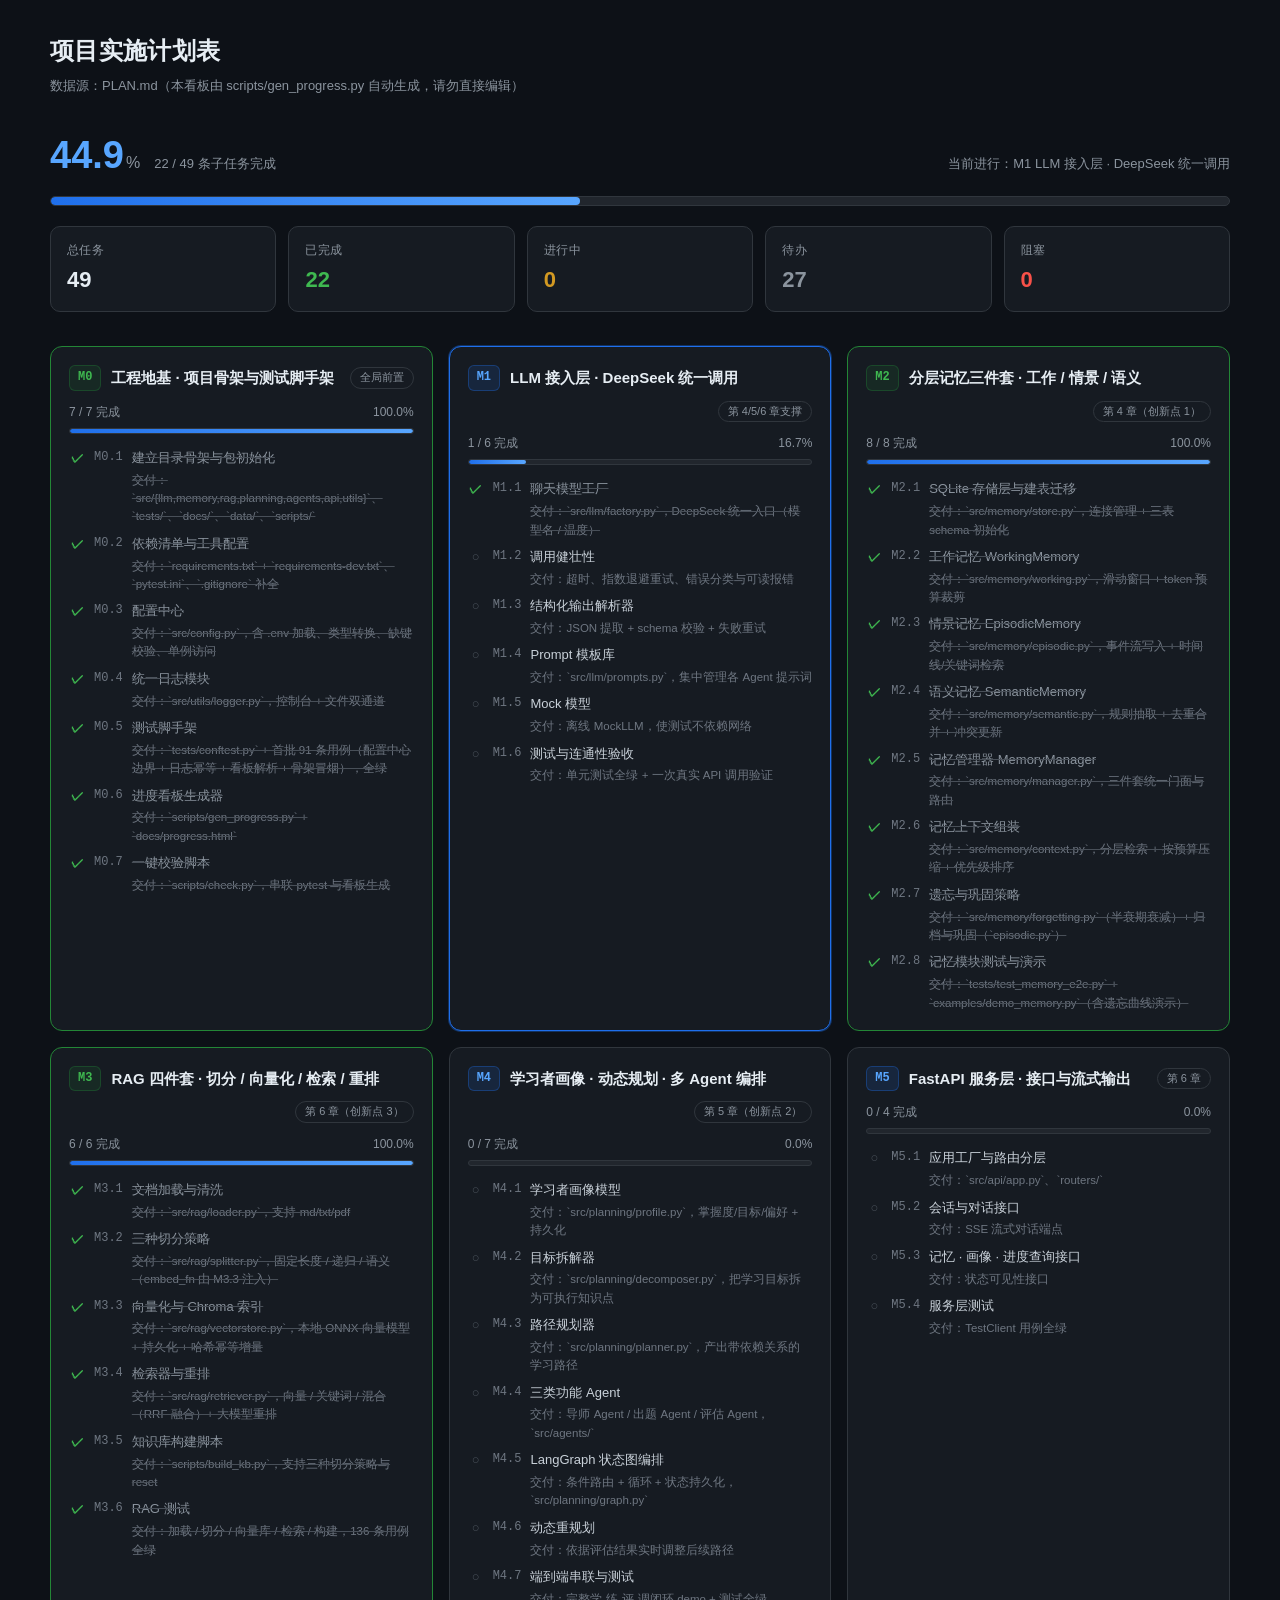
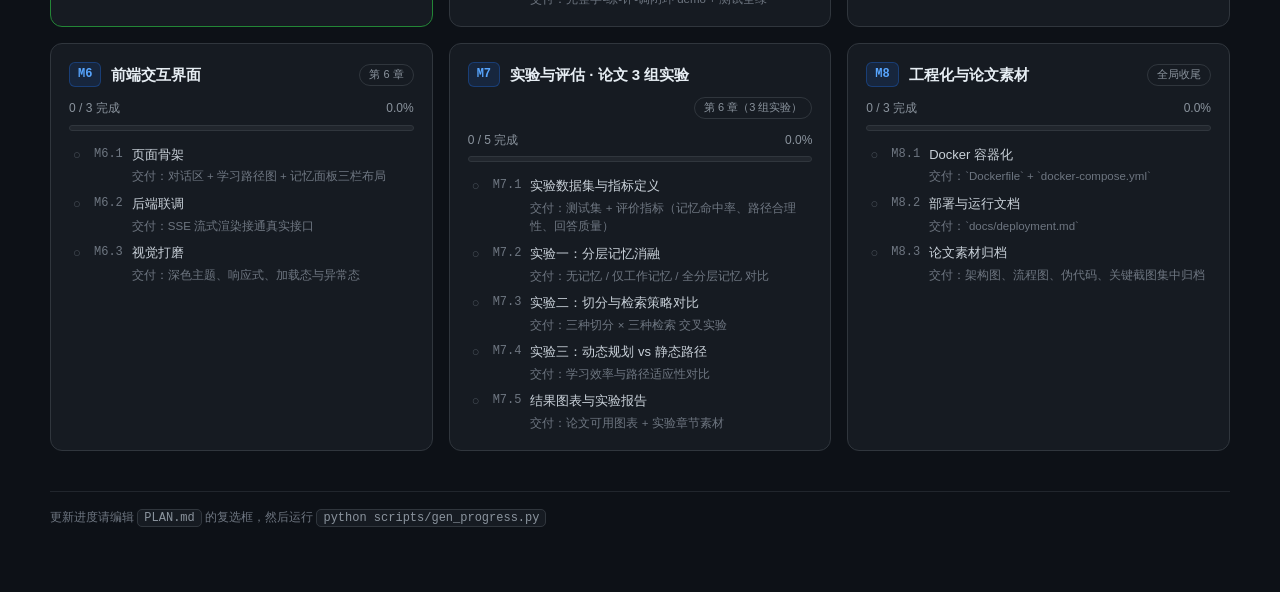
==== commit f79fe6be: "feat: 完成 M3.5 构建脚本与 M3.6 测试，M3 RAG 模块收尾 M3.5 scripts/build_kb.py - 读资料目录 → 切分 → 入库，支持三种策略与 --reset -" ====
--- a/docs/progress.html
+++ b/docs/progress.html
@@ -68,14 +68,14 @@
   </header>
 
   <div class="headline">
-    <span class="pct">40.8<small>%</small></span>
-    <span class="sub">20 / 49 条子任务完成</span>
+    <span class="pct">44.9<small>%</small></span>
+    <span class="sub">22 / 49 条子任务完成</span>
     <span class="now">当前进行：M1 LLM 接入层 · DeepSeek 统一调用</span>
   </div>
-  <div class="bar "><span style="width:40.8%"></span></div>
-  <div class="stats"><div class="stat"><div class="k">总任务</div><div class="v ">49</div></div><div class="stat"><div class="k">已完成</div><div class="v done">20</div></div><div class="stat"><div class="k">进行中</div><div class="v doing">0</div></div><div class="stat"><div class="k">待办</div><div class="v todo">29</div></div><div class="stat"><div class="k">阻塞</div><div class="v blocked">0</div></div></div>
+  <div class="bar "><span style="width:44.9%"></span></div>
+  <div class="stats"><div class="stat"><div class="k">总任务</div><div class="v ">49</div></div><div class="stat"><div class="k">已完成</div><div class="v done">22</div></div><div class="stat"><div class="k">进行中</div><div class="v doing">0</div></div><div class="stat"><div class="k">待办</div><div class="v todo">27</div></div><div class="stat"><div class="k">阻塞</div><div class="v blocked">0</div></div></div>
 
-  <div class="grid"><section class="card finished"><div class="card-head"><span class="badge">M0</span><span class="card-title">工程地基 · 项目骨架与测试脚手架</span><span class="tag">全局前置</span></div><div class="card-sub"><span>7 / 7 完成</span><span>100.0%</span></div><div class="bar "><span style="width:100.0%"></span></div><ul class="tasks"><li class="done"><span class="ico">✓</span><span class="code">M0.1</span><span class="txt">建立目录骨架与包初始化<span class="deliver">交付：`src/{llm,memory,rag,planning,agents,api,utils}`、`tests/`、`docs/`、`data/`、`scripts/`</span></span></li><li class="done"><span class="ico">✓</span><span class="code">M0.2</span><span class="txt">依赖清单与工具配置<span class="deliver">交付：`requirements.txt` + `requirements-dev.txt`、`pytest.ini`、`.gitignore` 补全</span></span></li><li class="done"><span class="ico">✓</span><span class="code">M0.3</span><span class="txt">配置中心<span class="deliver">交付：`src/config.py`，含 .env 加载、类型转换、缺键校验、单例访问</span></span></li><li class="done"><span class="ico">✓</span><span class="code">M0.4</span><span class="txt">统一日志模块<span class="deliver">交付：`src/utils/logger.py`，控制台 + 文件双通道</span></span></li><li class="done"><span class="ico">✓</span><span class="code">M0.5</span><span class="txt">测试脚手架<span class="deliver">交付：`tests/conftest.py` + 首批 91 条用例（配置中心边界 + 日志幂等 + 看板解析 + 骨架冒烟），全绿</span></span></li><li class="done"><span class="ico">✓</span><span class="code">M0.6</span><span class="txt">进度看板生成器<span class="deliver">交付：`scripts/gen_progress.py` + `docs/progress.html`</span></span></li><li class="done"><span class="ico">✓</span><span class="code">M0.7</span><span class="txt">一键校验脚本<span class="deliver">交付：`scripts/check.py`，串联 pytest 与看板生成</span></span></li></ul></section><section class="card active"><div class="card-head"><span class="badge">M1</span><span class="card-title">LLM 接入层 · DeepSeek 统一调用</span><span class="tag">第 4/5/6 章支撑</span></div><div class="card-sub"><span>1 / 6 完成</span><span>16.7%</span></div><div class="bar "><span style="width:16.7%"></span></div><ul class="tasks"><li class="done"><span class="ico">✓</span><span class="code">M1.1</span><span class="txt">聊天模型工厂<span class="deliver">交付：`src/llm/factory.py`，DeepSeek 统一入口（模型名 / 温度）</span></span></li><li class="todo"><span class="ico">○</span><span class="code">M1.2</span><span class="txt">调用健壮性<span class="deliver">交付：超时、指数退避重试、错误分类与可读报错</span></span></li><li class="todo"><span class="ico">○</span><span class="code">M1.3</span><span class="txt">结构化输出解析器<span class="deliver">交付：JSON 提取 + schema 校验 + 失败重试</span></span></li><li class="todo"><span class="ico">○</span><span class="code">M1.4</span><span class="txt">Prompt 模板库<span class="deliver">交付：`src/llm/prompts.py`，集中管理各 Agent 提示词</span></span></li><li class="todo"><span class="ico">○</span><span class="code">M1.5</span><span class="txt">Mock 模型<span class="deliver">交付：离线 MockLLM，使测试不依赖网络</span></span></li><li class="todo"><span class="ico">○</span><span class="code">M1.6</span><span class="txt">测试与连通性验收<span class="deliver">交付：单元测试全绿 + 一次真实 API 调用验证</span></span></li></ul></section><section class="card finished"><div class="card-head"><span class="badge">M2</span><span class="card-title">分层记忆三件套 · 工作 / 情景 / 语义</span><span class="tag">第 4 章（创新点 1）</span></div><div class="card-sub"><span>8 / 8 完成</span><span>100.0%</span></div><div class="bar "><span style="width:100.0%"></span></div><ul class="tasks"><li class="done"><span class="ico">✓</span><span class="code">M2.1</span><span class="txt">SQLite 存储层与建表迁移<span class="deliver">交付：`src/memory/store.py`，连接管理 + 三表 schema 初始化</span></span></li><li class="done"><span class="ico">✓</span><span class="code">M2.2</span><span class="txt">工作记忆 WorkingMemory<span class="deliver">交付：`src/memory/working.py`，滑动窗口 + token 预算裁剪</span></span></li><li class="done"><span class="ico">✓</span><span class="code">M2.3</span><span class="txt">情景记忆 EpisodicMemory<span class="deliver">交付：`src/memory/episodic.py`，事件流写入 + 时间线/关键词检索</span></span></li><li class="done"><span class="ico">✓</span><span class="code">M2.4</span><span class="txt">语义记忆 SemanticMemory<span class="deliver">交付：`src/memory/semantic.py`，规则抽取 + 去重合并 + 冲突更新</span></span></li><li class="done"><span class="ico">✓</span><span class="code">M2.5</span><span class="txt">记忆管理器 MemoryManager<span class="deliver">交付：`src/memory/manager.py`，三件套统一门面与路由</span></span></li><li class="done"><span class="ico">✓</span><span class="code">M2.6</span><span class="txt">记忆上下文组装<span class="deliver">交付：`src/memory/context.py`，分层检索 + 按预算压缩 + 优先级排序</span></span></li><li class="done"><span class="ico">✓</span><span class="code">M2.7</span><span class="txt">遗忘与巩固策略<span class="deliver">交付：`src/memory/forgetting.py`（半衰期衰减）+ 归档与巩固（`episodic.py`）</span></span></li><li class="done"><span class="ico">✓</span><span class="code">M2.8</span><span class="txt">记忆模块测试与演示<span class="deliver">交付：`tests/test_memory_e2e.py` + `examples/demo_memory.py`（含遗忘曲线演示）</span></span></li></ul></section><section class="card"><div class="card-head"><span class="badge">M3</span><span class="card-title">RAG 四件套 · 切分 / 向量化 / 检索 / 重排</span><span class="tag">第 6 章（创新点 3）</span></div><div class="card-sub"><span>4 / 6 完成</span><span>66.7%</span></div><div class="bar "><span style="width:66.7%"></span></div><ul class="tasks"><li class="done"><span class="ico">✓</span><span class="code">M3.1</span><span class="txt">文档加载与清洗<span class="deliver">交付：`src/rag/loader.py`，支持 md/txt/pdf</span></span></li><li class="done"><span class="ico">✓</span><span class="code">M3.2</span><span class="txt">三种切分策略<span class="deliver">交付：`src/rag/splitter.py`，固定长度 / 递归 / 语义（embed_fn 由 M3.3 注入）</span></span></li><li class="done"><span class="ico">✓</span><span class="code">M3.3</span><span class="txt">向量化与 Chroma 索引<span class="deliver">交付：`src/rag/vectorstore.py`，本地 ONNX 向量模型 + 持久化 + 哈希幂等增量</span></span></li><li class="done"><span class="ico">✓</span><span class="code">M3.4</span><span class="txt">检索器与重排<span class="deliver">交付：`src/rag/retriever.py`，向量 / 关键词 / 混合（RRF 融合）+ 大模型重排</span></span></li><li class="todo"><span class="ico">○</span><span class="code">M3.5</span><span class="txt">知识库构建脚本<span class="deliver">交付：学习资料入库流水线 `scripts/build_kb.py`</span></span></li><li class="todo"><span class="ico">○</span><span class="code">M3.6</span><span class="txt">RAG 测试<span class="deliver">交付：检索与重排单测全绿</span></span></li></ul></section><section class="card"><div class="card-head"><span class="badge">M4</span><span class="card-title">学习者画像 · 动态规划 · 多 Agent 编排</span><span class="tag">第 5 章（创新点 2）</span></div><div class="card-sub"><span>0 / 7 完成</span><span>0.0%</span></div><div class="bar "><span style="width:0.0%"></span></div><ul class="tasks"><li class="todo"><span class="ico">○</span><span class="code">M4.1</span><span class="txt">学习者画像模型<span class="deliver">交付：`src/planning/profile.py`，掌握度/目标/偏好 + 持久化</span></span></li><li class="todo"><span class="ico">○</span><span class="code">M4.2</span><span class="txt">目标拆解器<span class="deliver">交付：`src/planning/decomposer.py`，把学习目标拆为可执行知识点</span></span></li><li class="todo"><span class="ico">○</span><span class="code">M4.3</span><span class="txt">路径规划器<span class="deliver">交付：`src/planning/planner.py`，产出带依赖关系的学习路径</span></span></li><li class="todo"><span class="ico">○</span><span class="code">M4.4</span><span class="txt">三类功能 Agent<span class="deliver">交付：导师 Agent / 出题 Agent / 评估 Agent，`src/agents/`</span></span></li><li class="todo"><span class="ico">○</span><span class="code">M4.5</span><span class="txt">LangGraph 状态图编排<span class="deliver">交付：条件路由 + 循环 + 状态持久化，`src/planning/graph.py`</span></span></li><li class="todo"><span class="ico">○</span><span class="code">M4.6</span><span class="txt">动态重规划<span class="deliver">交付：依据评估结果实时调整后续路径</span></span></li><li class="todo"><span class="ico">○</span><span class="code">M4.7</span><span class="txt">端到端串联与测试<span class="deliver">交付：完整学-练-评-调闭环 demo + 测试全绿</span></span></li></ul></section><section class="card"><div class="card-head"><span class="badge">M5</span><span class="card-title">FastAPI 服务层 · 接口与流式输出</span><span class="tag">第 6 章</span></div><div class="card-sub"><span>0 / 4 完成</span><span>0.0%</span></div><div class="bar "><span style="width:0.0%"></span></div><ul class="tasks"><li class="todo"><span class="ico">○</span><span class="code">M5.1</span><span class="txt">应用工厂与路由分层<span class="deliver">交付：`src/api/app.py`、`routers/`</span></span></li><li class="todo"><span class="ico">○</span><span class="code">M5.2</span><span class="txt">会话与对话接口<span class="deliver">交付：SSE 流式对话端点</span></span></li><li class="todo"><span class="ico">○</span><span class="code">M5.3</span><span class="txt">记忆 · 画像 · 进度查询接口<span class="deliver">交付：状态可见性接口</span></span></li><li class="todo"><span class="ico">○</span><span class="code">M5.4</span><span class="txt">服务层测试<span class="deliver">交付：TestClient 用例全绿</span></span></li></ul></section><section class="card"><div class="card-head"><span class="badge">M6</span><span class="card-title">前端交互界面</span><span class="tag">第 6 章</span></div><div class="card-sub"><span>0 / 3 完成</span><span>0.0%</span></div><div class="bar "><span style="width:0.0%"></span></div><ul class="tasks"><li class="todo"><span class="ico">○</span><span class="code">M6.1</span><span class="txt">页面骨架<span class="deliver">交付：对话区 + 学习路径图 + 记忆面板三栏布局</span></span></li><li class="todo"><span class="ico">○</span><span class="code">M6.2</span><span class="txt">后端联调<span class="deliver">交付：SSE 流式渲染接通真实接口</span></span></li><li class="todo"><span class="ico">○</span><span class="code">M6.3</span><span class="txt">视觉打磨<span class="deliver">交付：深色主题、响应式、加载态与异常态</span></span></li></ul></section><section class="card"><div class="card-head"><span class="badge">M7</span><span class="card-title">实验与评估 · 论文 3 组实验</span><span class="tag">第 6 章（3 组实验）</span></div><div class="card-sub"><span>0 / 5 完成</span><span>0.0%</span></div><div class="bar "><span style="width:0.0%"></span></div><ul class="tasks"><li class="todo"><span class="ico">○</span><span class="code">M7.1</span><span class="txt">实验数据集与指标定义<span class="deliver">交付：测试集 + 评价指标（记忆命中率、路径合理性、回答质量）</span></span></li><li class="todo"><span class="ico">○</span><span class="code">M7.2</span><span class="txt">实验一：分层记忆消融<span class="deliver">交付：无记忆 / 仅工作记忆 / 全分层记忆 对比</span></span></li><li class="todo"><span class="ico">○</span><span class="code">M7.3</span><span class="txt">实验二：切分与检索策略对比<span class="deliver">交付：三种切分 × 三种检索 交叉实验</span></span></li><li class="todo"><span class="ico">○</span><span class="code">M7.4</span><span class="txt">实验三：动态规划 vs 静态路径<span class="deliver">交付：学习效率与路径适应性对比</span></span></li><li class="todo"><span class="ico">○</span><span class="code">M7.5</span><span class="txt">结果图表与实验报告<span class="deliver">交付：论文可用图表 + 实验章节素材</span></span></li></ul></section><section class="card"><div class="card-head"><span class="badge">M8</span><span class="card-title">工程化与论文素材</span><span class="tag">全局收尾</span></div><div class="card-sub"><span>0 / 3 完成</span><span>0.0%</span></div><div class="bar "><span style="width:0.0%"></span></div><ul class="tasks"><li class="todo"><span class="ico">○</span><span class="code">M8.1</span><span class="txt">Docker 容器化<span class="deliver">交付：`Dockerfile` + `docker-compose.yml`</span></span></li><li class="todo"><span class="ico">○</span><span class="code">M8.2</span><span class="txt">部署与运行文档<span class="deliver">交付：`docs/deployment.md`</span></span></li><li class="todo"><span class="ico">○</span><span class="code">M8.3</span><span class="txt">论文素材归档<span class="deliver">交付：架构图、流程图、伪代码、关键截图集中归档</span></span></li></ul></section></div>
+  <div class="grid"><section class="card finished"><div class="card-head"><span class="badge">M0</span><span class="card-title">工程地基 · 项目骨架与测试脚手架</span><span class="tag">全局前置</span></div><div class="card-sub"><span>7 / 7 完成</span><span>100.0%</span></div><div class="bar "><span style="width:100.0%"></span></div><ul class="tasks"><li class="done"><span class="ico">✓</span><span class="code">M0.1</span><span class="txt">建立目录骨架与包初始化<span class="deliver">交付：`src/{llm,memory,rag,planning,agents,api,utils}`、`tests/`、`docs/`、`data/`、`scripts/`</span></span></li><li class="done"><span class="ico">✓</span><span class="code">M0.2</span><span class="txt">依赖清单与工具配置<span class="deliver">交付：`requirements.txt` + `requirements-dev.txt`、`pytest.ini`、`.gitignore` 补全</span></span></li><li class="done"><span class="ico">✓</span><span class="code">M0.3</span><span class="txt">配置中心<span class="deliver">交付：`src/config.py`，含 .env 加载、类型转换、缺键校验、单例访问</span></span></li><li class="done"><span class="ico">✓</span><span class="code">M0.4</span><span class="txt">统一日志模块<span class="deliver">交付：`src/utils/logger.py`，控制台 + 文件双通道</span></span></li><li class="done"><span class="ico">✓</span><span class="code">M0.5</span><span class="txt">测试脚手架<span class="deliver">交付：`tests/conftest.py` + 首批 91 条用例（配置中心边界 + 日志幂等 + 看板解析 + 骨架冒烟），全绿</span></span></li><li class="done"><span class="ico">✓</span><span class="code">M0.6</span><span class="txt">进度看板生成器<span class="deliver">交付：`scripts/gen_progress.py` + `docs/progress.html`</span></span></li><li class="done"><span class="ico">✓</span><span class="code">M0.7</span><span class="txt">一键校验脚本<span class="deliver">交付：`scripts/check.py`，串联 pytest 与看板生成</span></span></li></ul></section><section class="card active"><div class="card-head"><span class="badge">M1</span><span class="card-title">LLM 接入层 · DeepSeek 统一调用</span><span class="tag">第 4/5/6 章支撑</span></div><div class="card-sub"><span>1 / 6 完成</span><span>16.7%</span></div><div class="bar "><span style="width:16.7%"></span></div><ul class="tasks"><li class="done"><span class="ico">✓</span><span class="code">M1.1</span><span class="txt">聊天模型工厂<span class="deliver">交付：`src/llm/factory.py`，DeepSeek 统一入口（模型名 / 温度）</span></span></li><li class="todo"><span class="ico">○</span><span class="code">M1.2</span><span class="txt">调用健壮性<span class="deliver">交付：超时、指数退避重试、错误分类与可读报错</span></span></li><li class="todo"><span class="ico">○</span><span class="code">M1.3</span><span class="txt">结构化输出解析器<span class="deliver">交付：JSON 提取 + schema 校验 + 失败重试</span></span></li><li class="todo"><span class="ico">○</span><span class="code">M1.4</span><span class="txt">Prompt 模板库<span class="deliver">交付：`src/llm/prompts.py`，集中管理各 Agent 提示词</span></span></li><li class="todo"><span class="ico">○</span><span class="code">M1.5</span><span class="txt">Mock 模型<span class="deliver">交付：离线 MockLLM，使测试不依赖网络</span></span></li><li class="todo"><span class="ico">○</span><span class="code">M1.6</span><span class="txt">测试与连通性验收<span class="deliver">交付：单元测试全绿 + 一次真实 API 调用验证</span></span></li></ul></section><section class="card finished"><div class="card-head"><span class="badge">M2</span><span class="card-title">分层记忆三件套 · 工作 / 情景 / 语义</span><span class="tag">第 4 章（创新点 1）</span></div><div class="card-sub"><span>8 / 8 完成</span><span>100.0%</span></div><div class="bar "><span style="width:100.0%"></span></div><ul class="tasks"><li class="done"><span class="ico">✓</span><span class="code">M2.1</span><span class="txt">SQLite 存储层与建表迁移<span class="deliver">交付：`src/memory/store.py`，连接管理 + 三表 schema 初始化</span></span></li><li class="done"><span class="ico">✓</span><span class="code">M2.2</span><span class="txt">工作记忆 WorkingMemory<span class="deliver">交付：`src/memory/working.py`，滑动窗口 + token 预算裁剪</span></span></li><li class="done"><span class="ico">✓</span><span class="code">M2.3</span><span class="txt">情景记忆 EpisodicMemory<span class="deliver">交付：`src/memory/episodic.py`，事件流写入 + 时间线/关键词检索</span></span></li><li class="done"><span class="ico">✓</span><span class="code">M2.4</span><span class="txt">语义记忆 SemanticMemory<span class="deliver">交付：`src/memory/semantic.py`，规则抽取 + 去重合并 + 冲突更新</span></span></li><li class="done"><span class="ico">✓</span><span class="code">M2.5</span><span class="txt">记忆管理器 MemoryManager<span class="deliver">交付：`src/memory/manager.py`，三件套统一门面与路由</span></span></li><li class="done"><span class="ico">✓</span><span class="code">M2.6</span><span class="txt">记忆上下文组装<span class="deliver">交付：`src/memory/context.py`，分层检索 + 按预算压缩 + 优先级排序</span></span></li><li class="done"><span class="ico">✓</span><span class="code">M2.7</span><span class="txt">遗忘与巩固策略<span class="deliver">交付：`src/memory/forgetting.py`（半衰期衰减）+ 归档与巩固（`episodic.py`）</span></span></li><li class="done"><span class="ico">✓</span><span class="code">M2.8</span><span class="txt">记忆模块测试与演示<span class="deliver">交付：`tests/test_memory_e2e.py` + `examples/demo_memory.py`（含遗忘曲线演示）</span></span></li></ul></section><section class="card finished"><div class="card-head"><span class="badge">M3</span><span class="card-title">RAG 四件套 · 切分 / 向量化 / 检索 / 重排</span><span class="tag">第 6 章（创新点 3）</span></div><div class="card-sub"><span>6 / 6 完成</span><span>100.0%</span></div><div class="bar "><span style="width:100.0%"></span></div><ul class="tasks"><li class="done"><span class="ico">✓</span><span class="code">M3.1</span><span class="txt">文档加载与清洗<span class="deliver">交付：`src/rag/loader.py`，支持 md/txt/pdf</span></span></li><li class="done"><span class="ico">✓</span><span class="code">M3.2</span><span class="txt">三种切分策略<span class="deliver">交付：`src/rag/splitter.py`，固定长度 / 递归 / 语义（embed_fn 由 M3.3 注入）</span></span></li><li class="done"><span class="ico">✓</span><span class="code">M3.3</span><span class="txt">向量化与 Chroma 索引<span class="deliver">交付：`src/rag/vectorstore.py`，本地 ONNX 向量模型 + 持久化 + 哈希幂等增量</span></span></li><li class="done"><span class="ico">✓</span><span class="code">M3.4</span><span class="txt">检索器与重排<span class="deliver">交付：`src/rag/retriever.py`，向量 / 关键词 / 混合（RRF 融合）+ 大模型重排</span></span></li><li class="done"><span class="ico">✓</span><span class="code">M3.5</span><span class="txt">知识库构建脚本<span class="deliver">交付：`scripts/build_kb.py`，支持三种切分策略与 reset</span></span></li><li class="done"><span class="ico">✓</span><span class="code">M3.6</span><span class="txt">RAG 测试<span class="deliver">交付：加载 / 切分 / 向量库 / 检索 / 构建，136 条用例全绿</span></span></li></ul></section><section class="card"><div class="card-head"><span class="badge">M4</span><span class="card-title">学习者画像 · 动态规划 · 多 Agent 编排</span><span class="tag">第 5 章（创新点 2）</span></div><div class="card-sub"><span>0 / 7 完成</span><span>0.0%</span></div><div class="bar "><span style="width:0.0%"></span></div><ul class="tasks"><li class="todo"><span class="ico">○</span><span class="code">M4.1</span><span class="txt">学习者画像模型<span class="deliver">交付：`src/planning/profile.py`，掌握度/目标/偏好 + 持久化</span></span></li><li class="todo"><span class="ico">○</span><span class="code">M4.2</span><span class="txt">目标拆解器<span class="deliver">交付：`src/planning/decomposer.py`，把学习目标拆为可执行知识点</span></span></li><li class="todo"><span class="ico">○</span><span class="code">M4.3</span><span class="txt">路径规划器<span class="deliver">交付：`src/planning/planner.py`，产出带依赖关系的学习路径</span></span></li><li class="todo"><span class="ico">○</span><span class="code">M4.4</span><span class="txt">三类功能 Agent<span class="deliver">交付：导师 Agent / 出题 Agent / 评估 Agent，`src/agents/`</span></span></li><li class="todo"><span class="ico">○</span><span class="code">M4.5</span><span class="txt">LangGraph 状态图编排<span class="deliver">交付：条件路由 + 循环 + 状态持久化，`src/planning/graph.py`</span></span></li><li class="todo"><span class="ico">○</span><span class="code">M4.6</span><span class="txt">动态重规划<span class="deliver">交付：依据评估结果实时调整后续路径</span></span></li><li class="todo"><span class="ico">○</span><span class="code">M4.7</span><span class="txt">端到端串联与测试<span class="deliver">交付：完整学-练-评-调闭环 demo + 测试全绿</span></span></li></ul></section><section class="card"><div class="card-head"><span class="badge">M5</span><span class="card-title">FastAPI 服务层 · 接口与流式输出</span><span class="tag">第 6 章</span></div><div class="card-sub"><span>0 / 4 完成</span><span>0.0%</span></div><div class="bar "><span style="width:0.0%"></span></div><ul class="tasks"><li class="todo"><span class="ico">○</span><span class="code">M5.1</span><span class="txt">应用工厂与路由分层<span class="deliver">交付：`src/api/app.py`、`routers/`</span></span></li><li class="todo"><span class="ico">○</span><span class="code">M5.2</span><span class="txt">会话与对话接口<span class="deliver">交付：SSE 流式对话端点</span></span></li><li class="todo"><span class="ico">○</span><span class="code">M5.3</span><span class="txt">记忆 · 画像 · 进度查询接口<span class="deliver">交付：状态可见性接口</span></span></li><li class="todo"><span class="ico">○</span><span class="code">M5.4</span><span class="txt">服务层测试<span class="deliver">交付：TestClient 用例全绿</span></span></li></ul></section><section class="card"><div class="card-head"><span class="badge">M6</span><span class="card-title">前端交互界面</span><span class="tag">第 6 章</span></div><div class="card-sub"><span>0 / 3 完成</span><span>0.0%</span></div><div class="bar "><span style="width:0.0%"></span></div><ul class="tasks"><li class="todo"><span class="ico">○</span><span class="code">M6.1</span><span class="txt">页面骨架<span class="deliver">交付：对话区 + 学习路径图 + 记忆面板三栏布局</span></span></li><li class="todo"><span class="ico">○</span><span class="code">M6.2</span><span class="txt">后端联调<span class="deliver">交付：SSE 流式渲染接通真实接口</span></span></li><li class="todo"><span class="ico">○</span><span class="code">M6.3</span><span class="txt">视觉打磨<span class="deliver">交付：深色主题、响应式、加载态与异常态</span></span></li></ul></section><section class="card"><div class="card-head"><span class="badge">M7</span><span class="card-title">实验与评估 · 论文 3 组实验</span><span class="tag">第 6 章（3 组实验）</span></div><div class="card-sub"><span>0 / 5 完成</span><span>0.0%</span></div><div class="bar "><span style="width:0.0%"></span></div><ul class="tasks"><li class="todo"><span class="ico">○</span><span class="code">M7.1</span><span class="txt">实验数据集与指标定义<span class="deliver">交付：测试集 + 评价指标（记忆命中率、路径合理性、回答质量）</span></span></li><li class="todo"><span class="ico">○</span><span class="code">M7.2</span><span class="txt">实验一：分层记忆消融<span class="deliver">交付：无记忆 / 仅工作记忆 / 全分层记忆 对比</span></span></li><li class="todo"><span class="ico">○</span><span class="code">M7.3</span><span class="txt">实验二：切分与检索策略对比<span class="deliver">交付：三种切分 × 三种检索 交叉实验</span></span></li><li class="todo"><span class="ico">○</span><span class="code">M7.4</span><span class="txt">实验三：动态规划 vs 静态路径<span class="deliver">交付：学习效率与路径适应性对比</span></span></li><li class="todo"><span class="ico">○</span><span class="code">M7.5</span><span class="txt">结果图表与实验报告<span class="deliver">交付：论文可用图表 + 实验章节素材</span></span></li></ul></section><section class="card"><div class="card-head"><span class="badge">M8</span><span class="card-title">工程化与论文素材</span><span class="tag">全局收尾</span></div><div class="card-sub"><span>0 / 3 完成</span><span>0.0%</span></div><div class="bar "><span style="width:0.0%"></span></div><ul class="tasks"><li class="todo"><span class="ico">○</span><span class="code">M8.1</span><span class="txt">Docker 容器化<span class="deliver">交付：`Dockerfile` + `docker-compose.yml`</span></span></li><li class="todo"><span class="ico">○</span><span class="code">M8.2</span><span class="txt">部署与运行文档<span class="deliver">交付：`docs/deployment.md`</span></span></li><li class="todo"><span class="ico">○</span><span class="code">M8.3</span><span class="txt">论文素材归档<span class="deliver">交付：架构图、流程图、伪代码、关键截图集中归档</span></span></li></ul></section></div>
 
   <footer>
     更新进度请编辑 <code>PLAN.md</code> 的复选框，然后运行
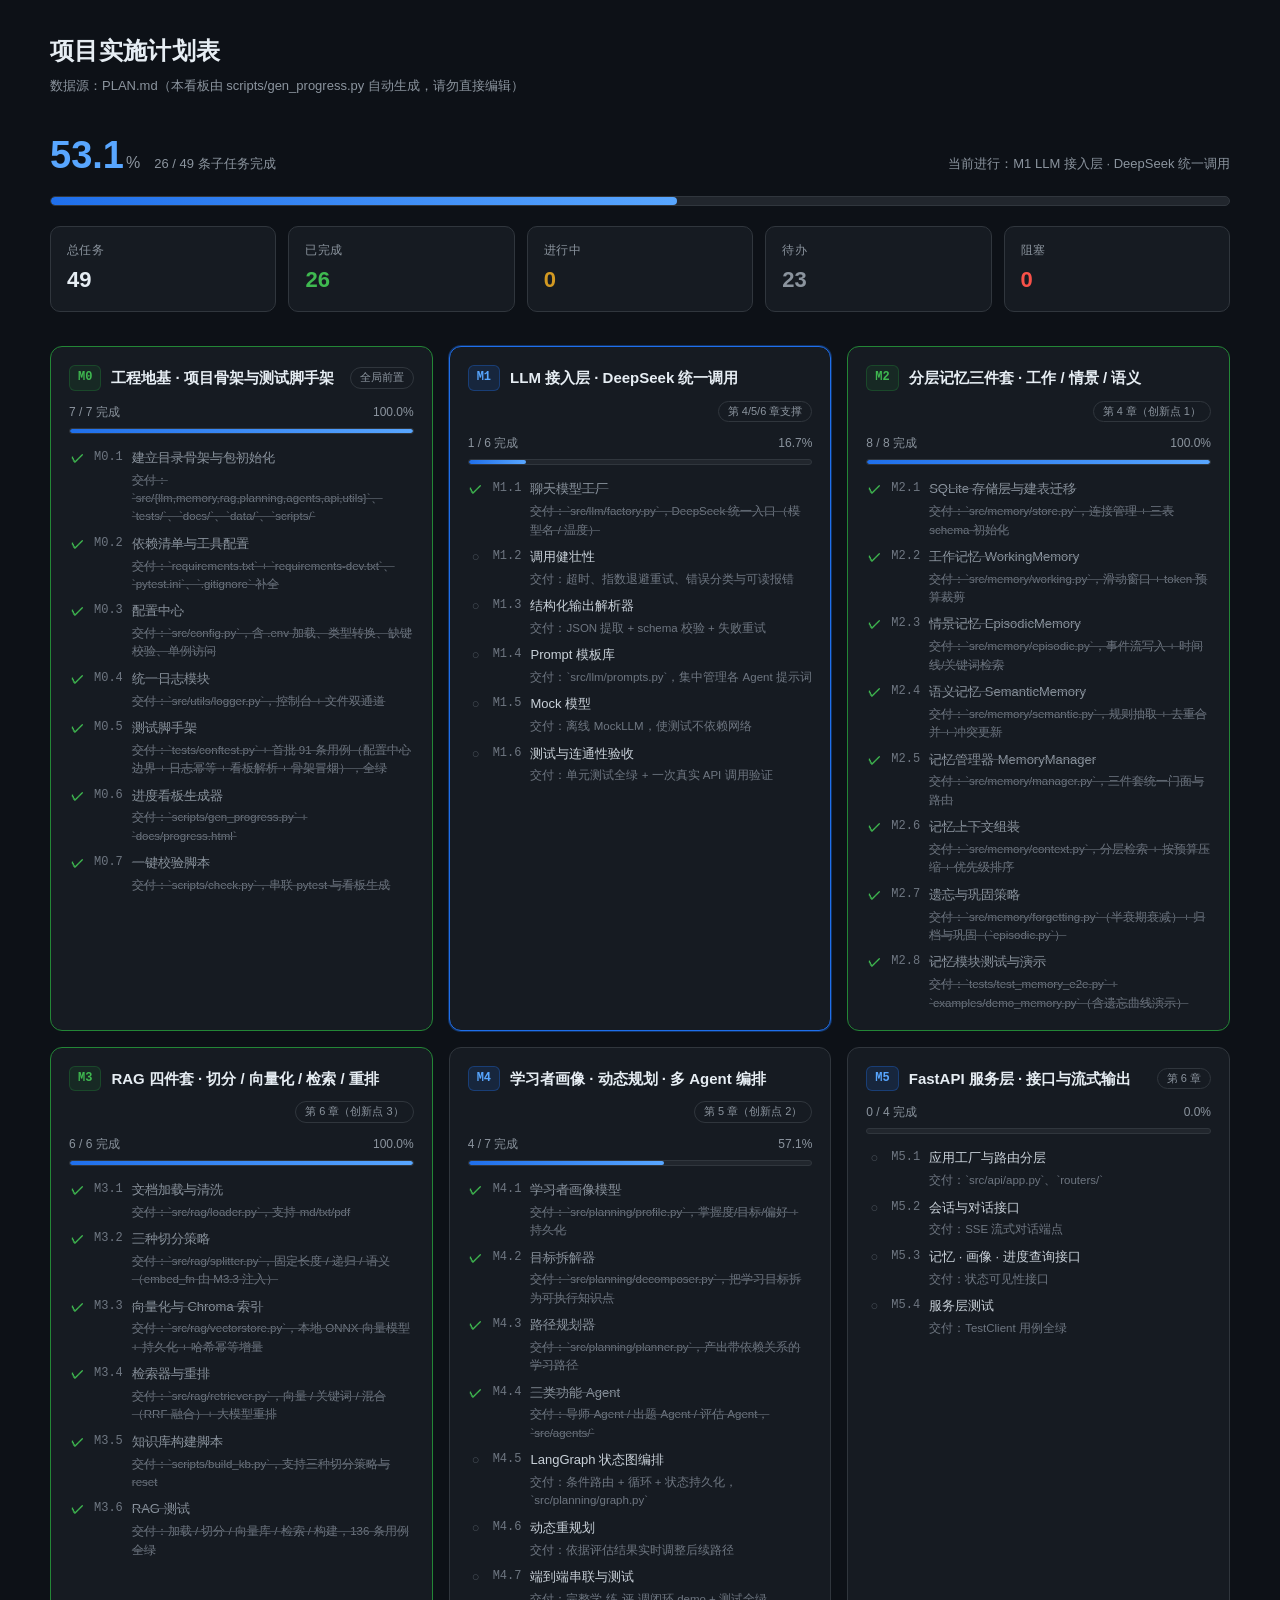
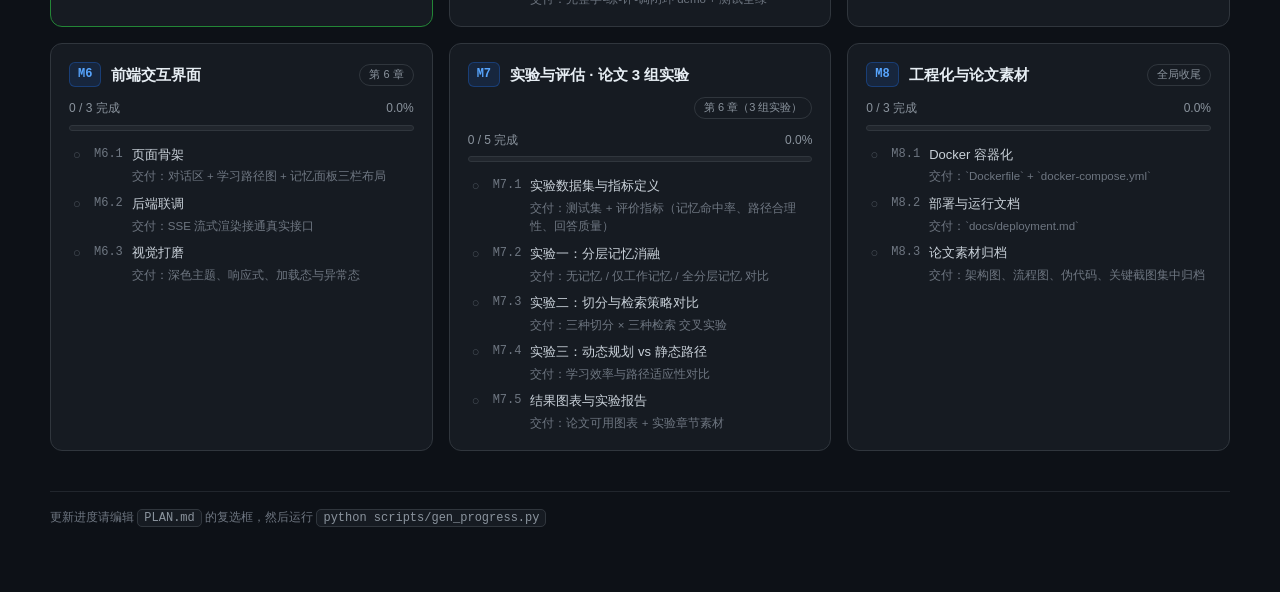
==== commit d57d2e0f: "feat: 完成 M4.1~M4.4 学习者画像、目标拆解、路径规划与三类功能 Agent M4 是论文第 5 章、创新点 2。这一批交付的是「学什么、按什么顺序学、谁来教谁 来考谁来判」四件事，全部" ====
--- a/docs/progress.html
+++ b/docs/progress.html
@@ -68,14 +68,14 @@
   </header>
 
   <div class="headline">
-    <span class="pct">44.9<small>%</small></span>
-    <span class="sub">22 / 49 条子任务完成</span>
+    <span class="pct">53.1<small>%</small></span>
+    <span class="sub">26 / 49 条子任务完成</span>
     <span class="now">当前进行：M1 LLM 接入层 · DeepSeek 统一调用</span>
   </div>
-  <div class="bar "><span style="width:44.9%"></span></div>
-  <div class="stats"><div class="stat"><div class="k">总任务</div><div class="v ">49</div></div><div class="stat"><div class="k">已完成</div><div class="v done">22</div></div><div class="stat"><div class="k">进行中</div><div class="v doing">0</div></div><div class="stat"><div class="k">待办</div><div class="v todo">27</div></div><div class="stat"><div class="k">阻塞</div><div class="v blocked">0</div></div></div>
+  <div class="bar "><span style="width:53.1%"></span></div>
+  <div class="stats"><div class="stat"><div class="k">总任务</div><div class="v ">49</div></div><div class="stat"><div class="k">已完成</div><div class="v done">26</div></div><div class="stat"><div class="k">进行中</div><div class="v doing">0</div></div><div class="stat"><div class="k">待办</div><div class="v todo">23</div></div><div class="stat"><div class="k">阻塞</div><div class="v blocked">0</div></div></div>
 
-  <div class="grid"><section class="card finished"><div class="card-head"><span class="badge">M0</span><span class="card-title">工程地基 · 项目骨架与测试脚手架</span><span class="tag">全局前置</span></div><div class="card-sub"><span>7 / 7 完成</span><span>100.0%</span></div><div class="bar "><span style="width:100.0%"></span></div><ul class="tasks"><li class="done"><span class="ico">✓</span><span class="code">M0.1</span><span class="txt">建立目录骨架与包初始化<span class="deliver">交付：`src/{llm,memory,rag,planning,agents,api,utils}`、`tests/`、`docs/`、`data/`、`scripts/`</span></span></li><li class="done"><span class="ico">✓</span><span class="code">M0.2</span><span class="txt">依赖清单与工具配置<span class="deliver">交付：`requirements.txt` + `requirements-dev.txt`、`pytest.ini`、`.gitignore` 补全</span></span></li><li class="done"><span class="ico">✓</span><span class="code">M0.3</span><span class="txt">配置中心<span class="deliver">交付：`src/config.py`，含 .env 加载、类型转换、缺键校验、单例访问</span></span></li><li class="done"><span class="ico">✓</span><span class="code">M0.4</span><span class="txt">统一日志模块<span class="deliver">交付：`src/utils/logger.py`，控制台 + 文件双通道</span></span></li><li class="done"><span class="ico">✓</span><span class="code">M0.5</span><span class="txt">测试脚手架<span class="deliver">交付：`tests/conftest.py` + 首批 91 条用例（配置中心边界 + 日志幂等 + 看板解析 + 骨架冒烟），全绿</span></span></li><li class="done"><span class="ico">✓</span><span class="code">M0.6</span><span class="txt">进度看板生成器<span class="deliver">交付：`scripts/gen_progress.py` + `docs/progress.html`</span></span></li><li class="done"><span class="ico">✓</span><span class="code">M0.7</span><span class="txt">一键校验脚本<span class="deliver">交付：`scripts/check.py`，串联 pytest 与看板生成</span></span></li></ul></section><section class="card active"><div class="card-head"><span class="badge">M1</span><span class="card-title">LLM 接入层 · DeepSeek 统一调用</span><span class="tag">第 4/5/6 章支撑</span></div><div class="card-sub"><span>1 / 6 完成</span><span>16.7%</span></div><div class="bar "><span style="width:16.7%"></span></div><ul class="tasks"><li class="done"><span class="ico">✓</span><span class="code">M1.1</span><span class="txt">聊天模型工厂<span class="deliver">交付：`src/llm/factory.py`，DeepSeek 统一入口（模型名 / 温度）</span></span></li><li class="todo"><span class="ico">○</span><span class="code">M1.2</span><span class="txt">调用健壮性<span class="deliver">交付：超时、指数退避重试、错误分类与可读报错</span></span></li><li class="todo"><span class="ico">○</span><span class="code">M1.3</span><span class="txt">结构化输出解析器<span class="deliver">交付：JSON 提取 + schema 校验 + 失败重试</span></span></li><li class="todo"><span class="ico">○</span><span class="code">M1.4</span><span class="txt">Prompt 模板库<span class="deliver">交付：`src/llm/prompts.py`，集中管理各 Agent 提示词</span></span></li><li class="todo"><span class="ico">○</span><span class="code">M1.5</span><span class="txt">Mock 模型<span class="deliver">交付：离线 MockLLM，使测试不依赖网络</span></span></li><li class="todo"><span class="ico">○</span><span class="code">M1.6</span><span class="txt">测试与连通性验收<span class="deliver">交付：单元测试全绿 + 一次真实 API 调用验证</span></span></li></ul></section><section class="card finished"><div class="card-head"><span class="badge">M2</span><span class="card-title">分层记忆三件套 · 工作 / 情景 / 语义</span><span class="tag">第 4 章（创新点 1）</span></div><div class="card-sub"><span>8 / 8 完成</span><span>100.0%</span></div><div class="bar "><span style="width:100.0%"></span></div><ul class="tasks"><li class="done"><span class="ico">✓</span><span class="code">M2.1</span><span class="txt">SQLite 存储层与建表迁移<span class="deliver">交付：`src/memory/store.py`，连接管理 + 三表 schema 初始化</span></span></li><li class="done"><span class="ico">✓</span><span class="code">M2.2</span><span class="txt">工作记忆 WorkingMemory<span class="deliver">交付：`src/memory/working.py`，滑动窗口 + token 预算裁剪</span></span></li><li class="done"><span class="ico">✓</span><span class="code">M2.3</span><span class="txt">情景记忆 EpisodicMemory<span class="deliver">交付：`src/memory/episodic.py`，事件流写入 + 时间线/关键词检索</span></span></li><li class="done"><span class="ico">✓</span><span class="code">M2.4</span><span class="txt">语义记忆 SemanticMemory<span class="deliver">交付：`src/memory/semantic.py`，规则抽取 + 去重合并 + 冲突更新</span></span></li><li class="done"><span class="ico">✓</span><span class="code">M2.5</span><span class="txt">记忆管理器 MemoryManager<span class="deliver">交付：`src/memory/manager.py`，三件套统一门面与路由</span></span></li><li class="done"><span class="ico">✓</span><span class="code">M2.6</span><span class="txt">记忆上下文组装<span class="deliver">交付：`src/memory/context.py`，分层检索 + 按预算压缩 + 优先级排序</span></span></li><li class="done"><span class="ico">✓</span><span class="code">M2.7</span><span class="txt">遗忘与巩固策略<span class="deliver">交付：`src/memory/forgetting.py`（半衰期衰减）+ 归档与巩固（`episodic.py`）</span></span></li><li class="done"><span class="ico">✓</span><span class="code">M2.8</span><span class="txt">记忆模块测试与演示<span class="deliver">交付：`tests/test_memory_e2e.py` + `examples/demo_memory.py`（含遗忘曲线演示）</span></span></li></ul></section><section class="card finished"><div class="card-head"><span class="badge">M3</span><span class="card-title">RAG 四件套 · 切分 / 向量化 / 检索 / 重排</span><span class="tag">第 6 章（创新点 3）</span></div><div class="card-sub"><span>6 / 6 完成</span><span>100.0%</span></div><div class="bar "><span style="width:100.0%"></span></div><ul class="tasks"><li class="done"><span class="ico">✓</span><span class="code">M3.1</span><span class="txt">文档加载与清洗<span class="deliver">交付：`src/rag/loader.py`，支持 md/txt/pdf</span></span></li><li class="done"><span class="ico">✓</span><span class="code">M3.2</span><span class="txt">三种切分策略<span class="deliver">交付：`src/rag/splitter.py`，固定长度 / 递归 / 语义（embed_fn 由 M3.3 注入）</span></span></li><li class="done"><span class="ico">✓</span><span class="code">M3.3</span><span class="txt">向量化与 Chroma 索引<span class="deliver">交付：`src/rag/vectorstore.py`，本地 ONNX 向量模型 + 持久化 + 哈希幂等增量</span></span></li><li class="done"><span class="ico">✓</span><span class="code">M3.4</span><span class="txt">检索器与重排<span class="deliver">交付：`src/rag/retriever.py`，向量 / 关键词 / 混合（RRF 融合）+ 大模型重排</span></span></li><li class="done"><span class="ico">✓</span><span class="code">M3.5</span><span class="txt">知识库构建脚本<span class="deliver">交付：`scripts/build_kb.py`，支持三种切分策略与 reset</span></span></li><li class="done"><span class="ico">✓</span><span class="code">M3.6</span><span class="txt">RAG 测试<span class="deliver">交付：加载 / 切分 / 向量库 / 检索 / 构建，136 条用例全绿</span></span></li></ul></section><section class="card"><div class="card-head"><span class="badge">M4</span><span class="card-title">学习者画像 · 动态规划 · 多 Agent 编排</span><span class="tag">第 5 章（创新点 2）</span></div><div class="card-sub"><span>0 / 7 完成</span><span>0.0%</span></div><div class="bar "><span style="width:0.0%"></span></div><ul class="tasks"><li class="todo"><span class="ico">○</span><span class="code">M4.1</span><span class="txt">学习者画像模型<span class="deliver">交付：`src/planning/profile.py`，掌握度/目标/偏好 + 持久化</span></span></li><li class="todo"><span class="ico">○</span><span class="code">M4.2</span><span class="txt">目标拆解器<span class="deliver">交付：`src/planning/decomposer.py`，把学习目标拆为可执行知识点</span></span></li><li class="todo"><span class="ico">○</span><span class="code">M4.3</span><span class="txt">路径规划器<span class="deliver">交付：`src/planning/planner.py`，产出带依赖关系的学习路径</span></span></li><li class="todo"><span class="ico">○</span><span class="code">M4.4</span><span class="txt">三类功能 Agent<span class="deliver">交付：导师 Agent / 出题 Agent / 评估 Agent，`src/agents/`</span></span></li><li class="todo"><span class="ico">○</span><span class="code">M4.5</span><span class="txt">LangGraph 状态图编排<span class="deliver">交付：条件路由 + 循环 + 状态持久化，`src/planning/graph.py`</span></span></li><li class="todo"><span class="ico">○</span><span class="code">M4.6</span><span class="txt">动态重规划<span class="deliver">交付：依据评估结果实时调整后续路径</span></span></li><li class="todo"><span class="ico">○</span><span class="code">M4.7</span><span class="txt">端到端串联与测试<span class="deliver">交付：完整学-练-评-调闭环 demo + 测试全绿</span></span></li></ul></section><section class="card"><div class="card-head"><span class="badge">M5</span><span class="card-title">FastAPI 服务层 · 接口与流式输出</span><span class="tag">第 6 章</span></div><div class="card-sub"><span>0 / 4 完成</span><span>0.0%</span></div><div class="bar "><span style="width:0.0%"></span></div><ul class="tasks"><li class="todo"><span class="ico">○</span><span class="code">M5.1</span><span class="txt">应用工厂与路由分层<span class="deliver">交付：`src/api/app.py`、`routers/`</span></span></li><li class="todo"><span class="ico">○</span><span class="code">M5.2</span><span class="txt">会话与对话接口<span class="deliver">交付：SSE 流式对话端点</span></span></li><li class="todo"><span class="ico">○</span><span class="code">M5.3</span><span class="txt">记忆 · 画像 · 进度查询接口<span class="deliver">交付：状态可见性接口</span></span></li><li class="todo"><span class="ico">○</span><span class="code">M5.4</span><span class="txt">服务层测试<span class="deliver">交付：TestClient 用例全绿</span></span></li></ul></section><section class="card"><div class="card-head"><span class="badge">M6</span><span class="card-title">前端交互界面</span><span class="tag">第 6 章</span></div><div class="card-sub"><span>0 / 3 完成</span><span>0.0%</span></div><div class="bar "><span style="width:0.0%"></span></div><ul class="tasks"><li class="todo"><span class="ico">○</span><span class="code">M6.1</span><span class="txt">页面骨架<span class="deliver">交付：对话区 + 学习路径图 + 记忆面板三栏布局</span></span></li><li class="todo"><span class="ico">○</span><span class="code">M6.2</span><span class="txt">后端联调<span class="deliver">交付：SSE 流式渲染接通真实接口</span></span></li><li class="todo"><span class="ico">○</span><span class="code">M6.3</span><span class="txt">视觉打磨<span class="deliver">交付：深色主题、响应式、加载态与异常态</span></span></li></ul></section><section class="card"><div class="card-head"><span class="badge">M7</span><span class="card-title">实验与评估 · 论文 3 组实验</span><span class="tag">第 6 章（3 组实验）</span></div><div class="card-sub"><span>0 / 5 完成</span><span>0.0%</span></div><div class="bar "><span style="width:0.0%"></span></div><ul class="tasks"><li class="todo"><span class="ico">○</span><span class="code">M7.1</span><span class="txt">实验数据集与指标定义<span class="deliver">交付：测试集 + 评价指标（记忆命中率、路径合理性、回答质量）</span></span></li><li class="todo"><span class="ico">○</span><span class="code">M7.2</span><span class="txt">实验一：分层记忆消融<span class="deliver">交付：无记忆 / 仅工作记忆 / 全分层记忆 对比</span></span></li><li class="todo"><span class="ico">○</span><span class="code">M7.3</span><span class="txt">实验二：切分与检索策略对比<span class="deliver">交付：三种切分 × 三种检索 交叉实验</span></span></li><li class="todo"><span class="ico">○</span><span class="code">M7.4</span><span class="txt">实验三：动态规划 vs 静态路径<span class="deliver">交付：学习效率与路径适应性对比</span></span></li><li class="todo"><span class="ico">○</span><span class="code">M7.5</span><span class="txt">结果图表与实验报告<span class="deliver">交付：论文可用图表 + 实验章节素材</span></span></li></ul></section><section class="card"><div class="card-head"><span class="badge">M8</span><span class="card-title">工程化与论文素材</span><span class="tag">全局收尾</span></div><div class="card-sub"><span>0 / 3 完成</span><span>0.0%</span></div><div class="bar "><span style="width:0.0%"></span></div><ul class="tasks"><li class="todo"><span class="ico">○</span><span class="code">M8.1</span><span class="txt">Docker 容器化<span class="deliver">交付：`Dockerfile` + `docker-compose.yml`</span></span></li><li class="todo"><span class="ico">○</span><span class="code">M8.2</span><span class="txt">部署与运行文档<span class="deliver">交付：`docs/deployment.md`</span></span></li><li class="todo"><span class="ico">○</span><span class="code">M8.3</span><span class="txt">论文素材归档<span class="deliver">交付：架构图、流程图、伪代码、关键截图集中归档</span></span></li></ul></section></div>
+  <div class="grid"><section class="card finished"><div class="card-head"><span class="badge">M0</span><span class="card-title">工程地基 · 项目骨架与测试脚手架</span><span class="tag">全局前置</span></div><div class="card-sub"><span>7 / 7 完成</span><span>100.0%</span></div><div class="bar "><span style="width:100.0%"></span></div><ul class="tasks"><li class="done"><span class="ico">✓</span><span class="code">M0.1</span><span class="txt">建立目录骨架与包初始化<span class="deliver">交付：`src/{llm,memory,rag,planning,agents,api,utils}`、`tests/`、`docs/`、`data/`、`scripts/`</span></span></li><li class="done"><span class="ico">✓</span><span class="code">M0.2</span><span class="txt">依赖清单与工具配置<span class="deliver">交付：`requirements.txt` + `requirements-dev.txt`、`pytest.ini`、`.gitignore` 补全</span></span></li><li class="done"><span class="ico">✓</span><span class="code">M0.3</span><span class="txt">配置中心<span class="deliver">交付：`src/config.py`，含 .env 加载、类型转换、缺键校验、单例访问</span></span></li><li class="done"><span class="ico">✓</span><span class="code">M0.4</span><span class="txt">统一日志模块<span class="deliver">交付：`src/utils/logger.py`，控制台 + 文件双通道</span></span></li><li class="done"><span class="ico">✓</span><span class="code">M0.5</span><span class="txt">测试脚手架<span class="deliver">交付：`tests/conftest.py` + 首批 91 条用例（配置中心边界 + 日志幂等 + 看板解析 + 骨架冒烟），全绿</span></span></li><li class="done"><span class="ico">✓</span><span class="code">M0.6</span><span class="txt">进度看板生成器<span class="deliver">交付：`scripts/gen_progress.py` + `docs/progress.html`</span></span></li><li class="done"><span class="ico">✓</span><span class="code">M0.7</span><span class="txt">一键校验脚本<span class="deliver">交付：`scripts/check.py`，串联 pytest 与看板生成</span></span></li></ul></section><section class="card active"><div class="card-head"><span class="badge">M1</span><span class="card-title">LLM 接入层 · DeepSeek 统一调用</span><span class="tag">第 4/5/6 章支撑</span></div><div class="card-sub"><span>1 / 6 完成</span><span>16.7%</span></div><div class="bar "><span style="width:16.7%"></span></div><ul class="tasks"><li class="done"><span class="ico">✓</span><span class="code">M1.1</span><span class="txt">聊天模型工厂<span class="deliver">交付：`src/llm/factory.py`，DeepSeek 统一入口（模型名 / 温度）</span></span></li><li class="todo"><span class="ico">○</span><span class="code">M1.2</span><span class="txt">调用健壮性<span class="deliver">交付：超时、指数退避重试、错误分类与可读报错</span></span></li><li class="todo"><span class="ico">○</span><span class="code">M1.3</span><span class="txt">结构化输出解析器<span class="deliver">交付：JSON 提取 + schema 校验 + 失败重试</span></span></li><li class="todo"><span class="ico">○</span><span class="code">M1.4</span><span class="txt">Prompt 模板库<span class="deliver">交付：`src/llm/prompts.py`，集中管理各 Agent 提示词</span></span></li><li class="todo"><span class="ico">○</span><span class="code">M1.5</span><span class="txt">Mock 模型<span class="deliver">交付：离线 MockLLM，使测试不依赖网络</span></span></li><li class="todo"><span class="ico">○</span><span class="code">M1.6</span><span class="txt">测试与连通性验收<span class="deliver">交付：单元测试全绿 + 一次真实 API 调用验证</span></span></li></ul></section><section class="card finished"><div class="card-head"><span class="badge">M2</span><span class="card-title">分层记忆三件套 · 工作 / 情景 / 语义</span><span class="tag">第 4 章（创新点 1）</span></div><div class="card-sub"><span>8 / 8 完成</span><span>100.0%</span></div><div class="bar "><span style="width:100.0%"></span></div><ul class="tasks"><li class="done"><span class="ico">✓</span><span class="code">M2.1</span><span class="txt">SQLite 存储层与建表迁移<span class="deliver">交付：`src/memory/store.py`，连接管理 + 三表 schema 初始化</span></span></li><li class="done"><span class="ico">✓</span><span class="code">M2.2</span><span class="txt">工作记忆 WorkingMemory<span class="deliver">交付：`src/memory/working.py`，滑动窗口 + token 预算裁剪</span></span></li><li class="done"><span class="ico">✓</span><span class="code">M2.3</span><span class="txt">情景记忆 EpisodicMemory<span class="deliver">交付：`src/memory/episodic.py`，事件流写入 + 时间线/关键词检索</span></span></li><li class="done"><span class="ico">✓</span><span class="code">M2.4</span><span class="txt">语义记忆 SemanticMemory<span class="deliver">交付：`src/memory/semantic.py`，规则抽取 + 去重合并 + 冲突更新</span></span></li><li class="done"><span class="ico">✓</span><span class="code">M2.5</span><span class="txt">记忆管理器 MemoryManager<span class="deliver">交付：`src/memory/manager.py`，三件套统一门面与路由</span></span></li><li class="done"><span class="ico">✓</span><span class="code">M2.6</span><span class="txt">记忆上下文组装<span class="deliver">交付：`src/memory/context.py`，分层检索 + 按预算压缩 + 优先级排序</span></span></li><li class="done"><span class="ico">✓</span><span class="code">M2.7</span><span class="txt">遗忘与巩固策略<span class="deliver">交付：`src/memory/forgetting.py`（半衰期衰减）+ 归档与巩固（`episodic.py`）</span></span></li><li class="done"><span class="ico">✓</span><span class="code">M2.8</span><span class="txt">记忆模块测试与演示<span class="deliver">交付：`tests/test_memory_e2e.py` + `examples/demo_memory.py`（含遗忘曲线演示）</span></span></li></ul></section><section class="card finished"><div class="card-head"><span class="badge">M3</span><span class="card-title">RAG 四件套 · 切分 / 向量化 / 检索 / 重排</span><span class="tag">第 6 章（创新点 3）</span></div><div class="card-sub"><span>6 / 6 完成</span><span>100.0%</span></div><div class="bar "><span style="width:100.0%"></span></div><ul class="tasks"><li class="done"><span class="ico">✓</span><span class="code">M3.1</span><span class="txt">文档加载与清洗<span class="deliver">交付：`src/rag/loader.py`，支持 md/txt/pdf</span></span></li><li class="done"><span class="ico">✓</span><span class="code">M3.2</span><span class="txt">三种切分策略<span class="deliver">交付：`src/rag/splitter.py`，固定长度 / 递归 / 语义（embed_fn 由 M3.3 注入）</span></span></li><li class="done"><span class="ico">✓</span><span class="code">M3.3</span><span class="txt">向量化与 Chroma 索引<span class="deliver">交付：`src/rag/vectorstore.py`，本地 ONNX 向量模型 + 持久化 + 哈希幂等增量</span></span></li><li class="done"><span class="ico">✓</span><span class="code">M3.4</span><span class="txt">检索器与重排<span class="deliver">交付：`src/rag/retriever.py`，向量 / 关键词 / 混合（RRF 融合）+ 大模型重排</span></span></li><li class="done"><span class="ico">✓</span><span class="code">M3.5</span><span class="txt">知识库构建脚本<span class="deliver">交付：`scripts/build_kb.py`，支持三种切分策略与 reset</span></span></li><li class="done"><span class="ico">✓</span><span class="code">M3.6</span><span class="txt">RAG 测试<span class="deliver">交付：加载 / 切分 / 向量库 / 检索 / 构建，136 条用例全绿</span></span></li></ul></section><section class="card"><div class="card-head"><span class="badge">M4</span><span class="card-title">学习者画像 · 动态规划 · 多 Agent 编排</span><span class="tag">第 5 章（创新点 2）</span></div><div class="card-sub"><span>4 / 7 完成</span><span>57.1%</span></div><div class="bar "><span style="width:57.1%"></span></div><ul class="tasks"><li class="done"><span class="ico">✓</span><span class="code">M4.1</span><span class="txt">学习者画像模型<span class="deliver">交付：`src/planning/profile.py`，掌握度/目标/偏好 + 持久化</span></span></li><li class="done"><span class="ico">✓</span><span class="code">M4.2</span><span class="txt">目标拆解器<span class="deliver">交付：`src/planning/decomposer.py`，把学习目标拆为可执行知识点</span></span></li><li class="done"><span class="ico">✓</span><span class="code">M4.3</span><span class="txt">路径规划器<span class="deliver">交付：`src/planning/planner.py`，产出带依赖关系的学习路径</span></span></li><li class="done"><span class="ico">✓</span><span class="code">M4.4</span><span class="txt">三类功能 Agent<span class="deliver">交付：导师 Agent / 出题 Agent / 评估 Agent，`src/agents/`</span></span></li><li class="todo"><span class="ico">○</span><span class="code">M4.5</span><span class="txt">LangGraph 状态图编排<span class="deliver">交付：条件路由 + 循环 + 状态持久化，`src/planning/graph.py`</span></span></li><li class="todo"><span class="ico">○</span><span class="code">M4.6</span><span class="txt">动态重规划<span class="deliver">交付：依据评估结果实时调整后续路径</span></span></li><li class="todo"><span class="ico">○</span><span class="code">M4.7</span><span class="txt">端到端串联与测试<span class="deliver">交付：完整学-练-评-调闭环 demo + 测试全绿</span></span></li></ul></section><section class="card"><div class="card-head"><span class="badge">M5</span><span class="card-title">FastAPI 服务层 · 接口与流式输出</span><span class="tag">第 6 章</span></div><div class="card-sub"><span>0 / 4 完成</span><span>0.0%</span></div><div class="bar "><span style="width:0.0%"></span></div><ul class="tasks"><li class="todo"><span class="ico">○</span><span class="code">M5.1</span><span class="txt">应用工厂与路由分层<span class="deliver">交付：`src/api/app.py`、`routers/`</span></span></li><li class="todo"><span class="ico">○</span><span class="code">M5.2</span><span class="txt">会话与对话接口<span class="deliver">交付：SSE 流式对话端点</span></span></li><li class="todo"><span class="ico">○</span><span class="code">M5.3</span><span class="txt">记忆 · 画像 · 进度查询接口<span class="deliver">交付：状态可见性接口</span></span></li><li class="todo"><span class="ico">○</span><span class="code">M5.4</span><span class="txt">服务层测试<span class="deliver">交付：TestClient 用例全绿</span></span></li></ul></section><section class="card"><div class="card-head"><span class="badge">M6</span><span class="card-title">前端交互界面</span><span class="tag">第 6 章</span></div><div class="card-sub"><span>0 / 3 完成</span><span>0.0%</span></div><div class="bar "><span style="width:0.0%"></span></div><ul class="tasks"><li class="todo"><span class="ico">○</span><span class="code">M6.1</span><span class="txt">页面骨架<span class="deliver">交付：对话区 + 学习路径图 + 记忆面板三栏布局</span></span></li><li class="todo"><span class="ico">○</span><span class="code">M6.2</span><span class="txt">后端联调<span class="deliver">交付：SSE 流式渲染接通真实接口</span></span></li><li class="todo"><span class="ico">○</span><span class="code">M6.3</span><span class="txt">视觉打磨<span class="deliver">交付：深色主题、响应式、加载态与异常态</span></span></li></ul></section><section class="card"><div class="card-head"><span class="badge">M7</span><span class="card-title">实验与评估 · 论文 3 组实验</span><span class="tag">第 6 章（3 组实验）</span></div><div class="card-sub"><span>0 / 5 完成</span><span>0.0%</span></div><div class="bar "><span style="width:0.0%"></span></div><ul class="tasks"><li class="todo"><span class="ico">○</span><span class="code">M7.1</span><span class="txt">实验数据集与指标定义<span class="deliver">交付：测试集 + 评价指标（记忆命中率、路径合理性、回答质量）</span></span></li><li class="todo"><span class="ico">○</span><span class="code">M7.2</span><span class="txt">实验一：分层记忆消融<span class="deliver">交付：无记忆 / 仅工作记忆 / 全分层记忆 对比</span></span></li><li class="todo"><span class="ico">○</span><span class="code">M7.3</span><span class="txt">实验二：切分与检索策略对比<span class="deliver">交付：三种切分 × 三种检索 交叉实验</span></span></li><li class="todo"><span class="ico">○</span><span class="code">M7.4</span><span class="txt">实验三：动态规划 vs 静态路径<span class="deliver">交付：学习效率与路径适应性对比</span></span></li><li class="todo"><span class="ico">○</span><span class="code">M7.5</span><span class="txt">结果图表与实验报告<span class="deliver">交付：论文可用图表 + 实验章节素材</span></span></li></ul></section><section class="card"><div class="card-head"><span class="badge">M8</span><span class="card-title">工程化与论文素材</span><span class="tag">全局收尾</span></div><div class="card-sub"><span>0 / 3 完成</span><span>0.0%</span></div><div class="bar "><span style="width:0.0%"></span></div><ul class="tasks"><li class="todo"><span class="ico">○</span><span class="code">M8.1</span><span class="txt">Docker 容器化<span class="deliver">交付：`Dockerfile` + `docker-compose.yml`</span></span></li><li class="todo"><span class="ico">○</span><span class="code">M8.2</span><span class="txt">部署与运行文档<span class="deliver">交付：`docs/deployment.md`</span></span></li><li class="todo"><span class="ico">○</span><span class="code">M8.3</span><span class="txt">论文素材归档<span class="deliver">交付：架构图、流程图、伪代码、关键截图集中归档</span></span></li></ul></section></div>
 
   <footer>
     更新进度请编辑 <code>PLAN.md</code> 的复选框，然后运行
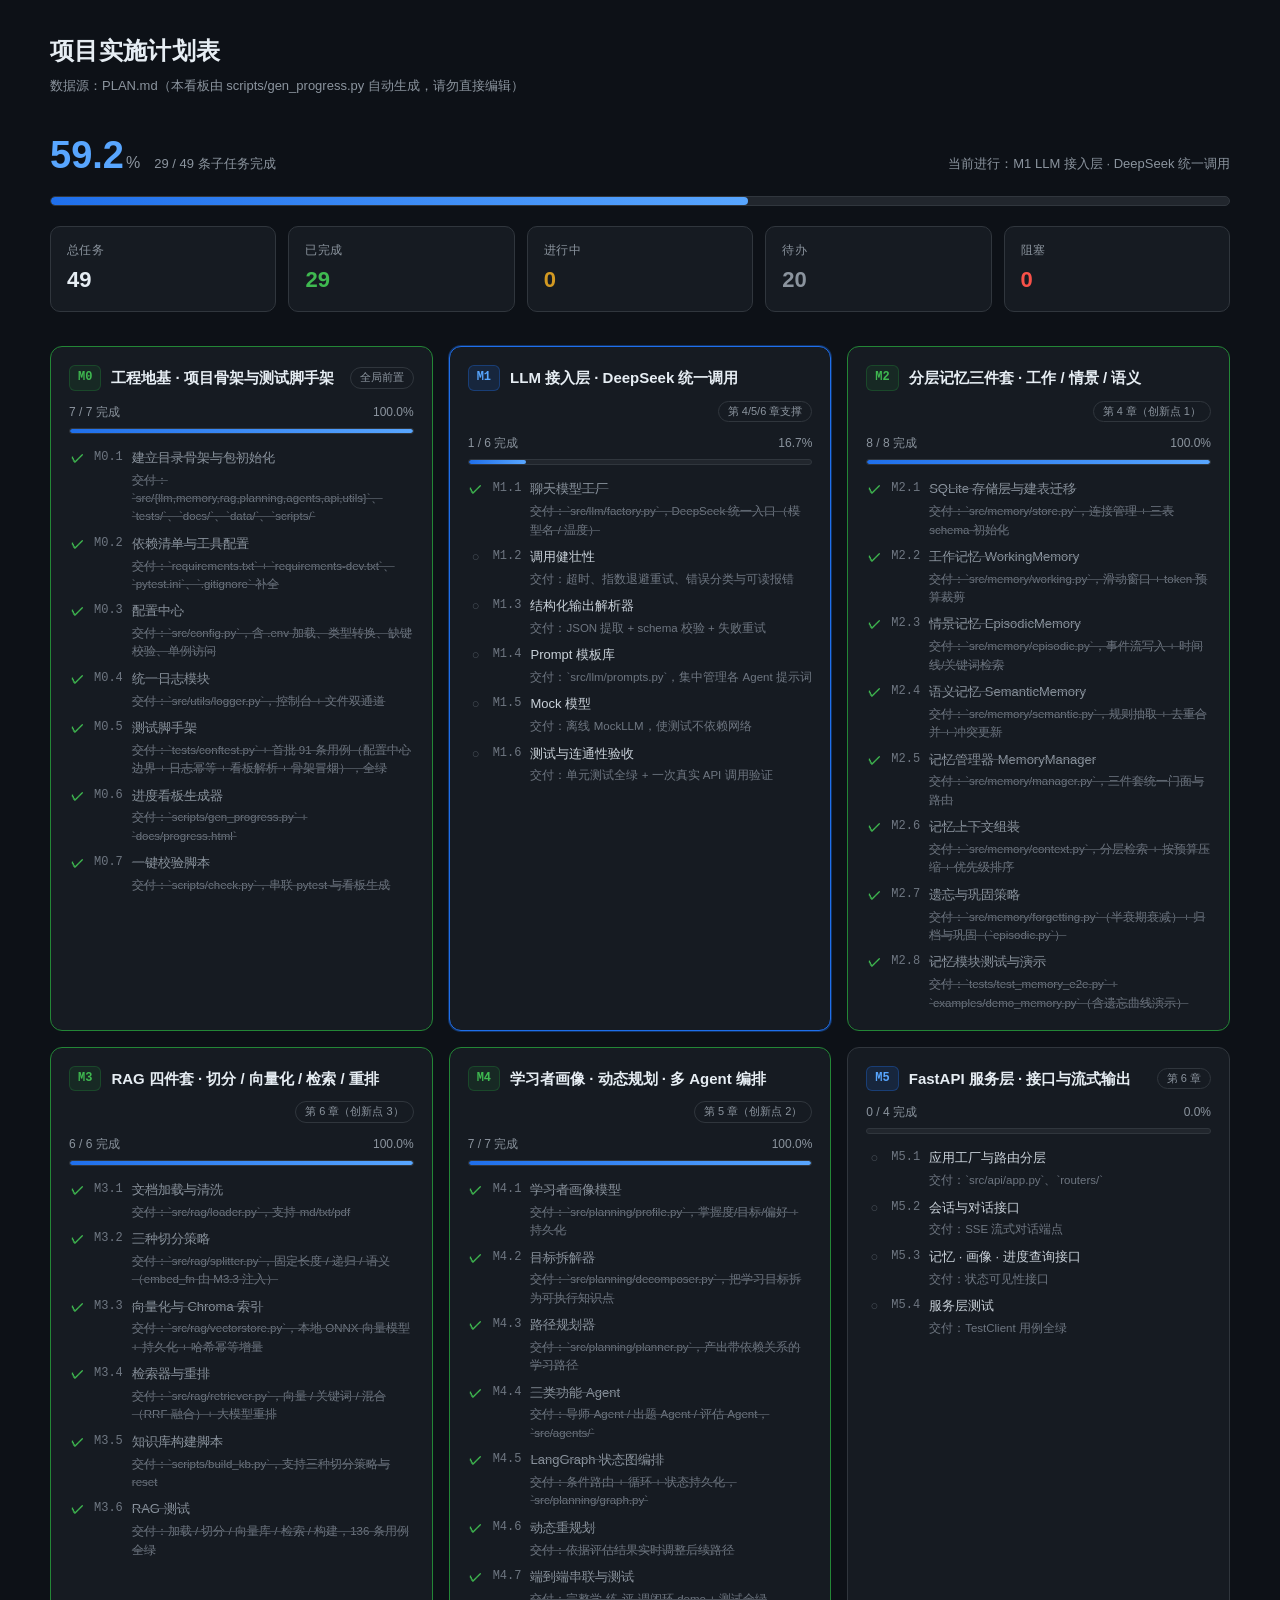
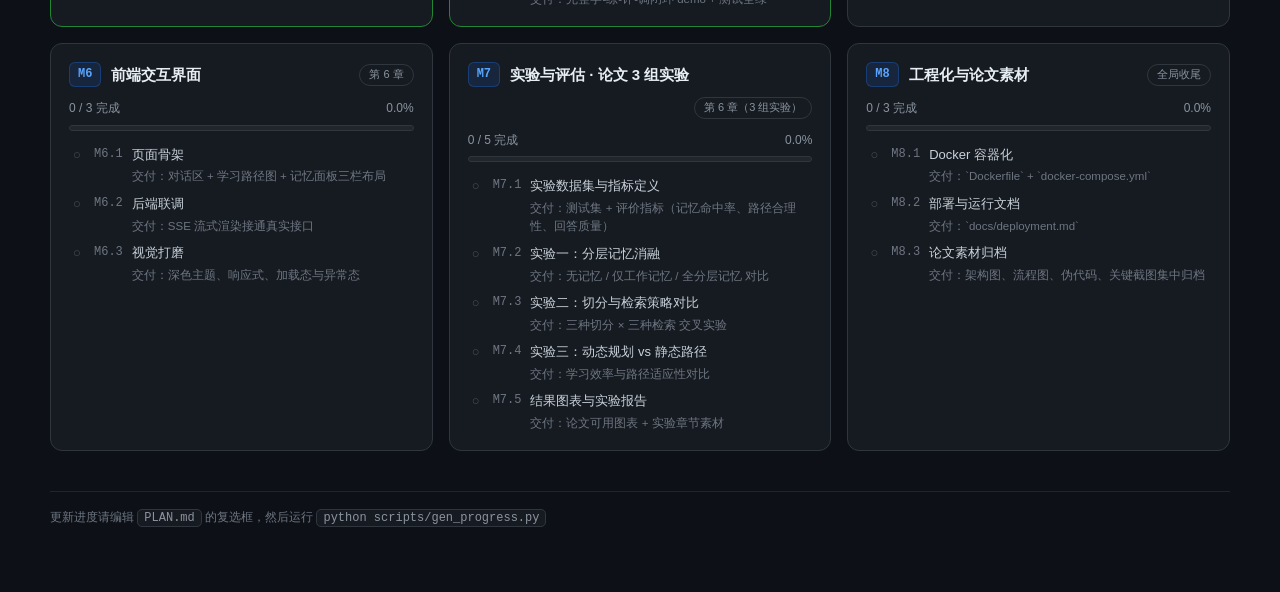
==== commit 0ddc17b2: "feat: 完成 M4.5~M4.7 LangGraph 编排、动态重规划与端到端闭环 demo M4 学习闭环收尾，论文第 5 章完整落地：拆解 → 规划 → 讲 → 练 → 评 → 调。  M4." ====
--- a/docs/progress.html
+++ b/docs/progress.html
@@ -68,14 +68,14 @@
   </header>
 
   <div class="headline">
-    <span class="pct">53.1<small>%</small></span>
-    <span class="sub">26 / 49 条子任务完成</span>
+    <span class="pct">59.2<small>%</small></span>
+    <span class="sub">29 / 49 条子任务完成</span>
     <span class="now">当前进行：M1 LLM 接入层 · DeepSeek 统一调用</span>
   </div>
-  <div class="bar "><span style="width:53.1%"></span></div>
-  <div class="stats"><div class="stat"><div class="k">总任务</div><div class="v ">49</div></div><div class="stat"><div class="k">已完成</div><div class="v done">26</div></div><div class="stat"><div class="k">进行中</div><div class="v doing">0</div></div><div class="stat"><div class="k">待办</div><div class="v todo">23</div></div><div class="stat"><div class="k">阻塞</div><div class="v blocked">0</div></div></div>
+  <div class="bar "><span style="width:59.2%"></span></div>
+  <div class="stats"><div class="stat"><div class="k">总任务</div><div class="v ">49</div></div><div class="stat"><div class="k">已完成</div><div class="v done">29</div></div><div class="stat"><div class="k">进行中</div><div class="v doing">0</div></div><div class="stat"><div class="k">待办</div><div class="v todo">20</div></div><div class="stat"><div class="k">阻塞</div><div class="v blocked">0</div></div></div>
 
-  <div class="grid"><section class="card finished"><div class="card-head"><span class="badge">M0</span><span class="card-title">工程地基 · 项目骨架与测试脚手架</span><span class="tag">全局前置</span></div><div class="card-sub"><span>7 / 7 完成</span><span>100.0%</span></div><div class="bar "><span style="width:100.0%"></span></div><ul class="tasks"><li class="done"><span class="ico">✓</span><span class="code">M0.1</span><span class="txt">建立目录骨架与包初始化<span class="deliver">交付：`src/{llm,memory,rag,planning,agents,api,utils}`、`tests/`、`docs/`、`data/`、`scripts/`</span></span></li><li class="done"><span class="ico">✓</span><span class="code">M0.2</span><span class="txt">依赖清单与工具配置<span class="deliver">交付：`requirements.txt` + `requirements-dev.txt`、`pytest.ini`、`.gitignore` 补全</span></span></li><li class="done"><span class="ico">✓</span><span class="code">M0.3</span><span class="txt">配置中心<span class="deliver">交付：`src/config.py`，含 .env 加载、类型转换、缺键校验、单例访问</span></span></li><li class="done"><span class="ico">✓</span><span class="code">M0.4</span><span class="txt">统一日志模块<span class="deliver">交付：`src/utils/logger.py`，控制台 + 文件双通道</span></span></li><li class="done"><span class="ico">✓</span><span class="code">M0.5</span><span class="txt">测试脚手架<span class="deliver">交付：`tests/conftest.py` + 首批 91 条用例（配置中心边界 + 日志幂等 + 看板解析 + 骨架冒烟），全绿</span></span></li><li class="done"><span class="ico">✓</span><span class="code">M0.6</span><span class="txt">进度看板生成器<span class="deliver">交付：`scripts/gen_progress.py` + `docs/progress.html`</span></span></li><li class="done"><span class="ico">✓</span><span class="code">M0.7</span><span class="txt">一键校验脚本<span class="deliver">交付：`scripts/check.py`，串联 pytest 与看板生成</span></span></li></ul></section><section class="card active"><div class="card-head"><span class="badge">M1</span><span class="card-title">LLM 接入层 · DeepSeek 统一调用</span><span class="tag">第 4/5/6 章支撑</span></div><div class="card-sub"><span>1 / 6 完成</span><span>16.7%</span></div><div class="bar "><span style="width:16.7%"></span></div><ul class="tasks"><li class="done"><span class="ico">✓</span><span class="code">M1.1</span><span class="txt">聊天模型工厂<span class="deliver">交付：`src/llm/factory.py`，DeepSeek 统一入口（模型名 / 温度）</span></span></li><li class="todo"><span class="ico">○</span><span class="code">M1.2</span><span class="txt">调用健壮性<span class="deliver">交付：超时、指数退避重试、错误分类与可读报错</span></span></li><li class="todo"><span class="ico">○</span><span class="code">M1.3</span><span class="txt">结构化输出解析器<span class="deliver">交付：JSON 提取 + schema 校验 + 失败重试</span></span></li><li class="todo"><span class="ico">○</span><span class="code">M1.4</span><span class="txt">Prompt 模板库<span class="deliver">交付：`src/llm/prompts.py`，集中管理各 Agent 提示词</span></span></li><li class="todo"><span class="ico">○</span><span class="code">M1.5</span><span class="txt">Mock 模型<span class="deliver">交付：离线 MockLLM，使测试不依赖网络</span></span></li><li class="todo"><span class="ico">○</span><span class="code">M1.6</span><span class="txt">测试与连通性验收<span class="deliver">交付：单元测试全绿 + 一次真实 API 调用验证</span></span></li></ul></section><section class="card finished"><div class="card-head"><span class="badge">M2</span><span class="card-title">分层记忆三件套 · 工作 / 情景 / 语义</span><span class="tag">第 4 章（创新点 1）</span></div><div class="card-sub"><span>8 / 8 完成</span><span>100.0%</span></div><div class="bar "><span style="width:100.0%"></span></div><ul class="tasks"><li class="done"><span class="ico">✓</span><span class="code">M2.1</span><span class="txt">SQLite 存储层与建表迁移<span class="deliver">交付：`src/memory/store.py`，连接管理 + 三表 schema 初始化</span></span></li><li class="done"><span class="ico">✓</span><span class="code">M2.2</span><span class="txt">工作记忆 WorkingMemory<span class="deliver">交付：`src/memory/working.py`，滑动窗口 + token 预算裁剪</span></span></li><li class="done"><span class="ico">✓</span><span class="code">M2.3</span><span class="txt">情景记忆 EpisodicMemory<span class="deliver">交付：`src/memory/episodic.py`，事件流写入 + 时间线/关键词检索</span></span></li><li class="done"><span class="ico">✓</span><span class="code">M2.4</span><span class="txt">语义记忆 SemanticMemory<span class="deliver">交付：`src/memory/semantic.py`，规则抽取 + 去重合并 + 冲突更新</span></span></li><li class="done"><span class="ico">✓</span><span class="code">M2.5</span><span class="txt">记忆管理器 MemoryManager<span class="deliver">交付：`src/memory/manager.py`，三件套统一门面与路由</span></span></li><li class="done"><span class="ico">✓</span><span class="code">M2.6</span><span class="txt">记忆上下文组装<span class="deliver">交付：`src/memory/context.py`，分层检索 + 按预算压缩 + 优先级排序</span></span></li><li class="done"><span class="ico">✓</span><span class="code">M2.7</span><span class="txt">遗忘与巩固策略<span class="deliver">交付：`src/memory/forgetting.py`（半衰期衰减）+ 归档与巩固（`episodic.py`）</span></span></li><li class="done"><span class="ico">✓</span><span class="code">M2.8</span><span class="txt">记忆模块测试与演示<span class="deliver">交付：`tests/test_memory_e2e.py` + `examples/demo_memory.py`（含遗忘曲线演示）</span></span></li></ul></section><section class="card finished"><div class="card-head"><span class="badge">M3</span><span class="card-title">RAG 四件套 · 切分 / 向量化 / 检索 / 重排</span><span class="tag">第 6 章（创新点 3）</span></div><div class="card-sub"><span>6 / 6 完成</span><span>100.0%</span></div><div class="bar "><span style="width:100.0%"></span></div><ul class="tasks"><li class="done"><span class="ico">✓</span><span class="code">M3.1</span><span class="txt">文档加载与清洗<span class="deliver">交付：`src/rag/loader.py`，支持 md/txt/pdf</span></span></li><li class="done"><span class="ico">✓</span><span class="code">M3.2</span><span class="txt">三种切分策略<span class="deliver">交付：`src/rag/splitter.py`，固定长度 / 递归 / 语义（embed_fn 由 M3.3 注入）</span></span></li><li class="done"><span class="ico">✓</span><span class="code">M3.3</span><span class="txt">向量化与 Chroma 索引<span class="deliver">交付：`src/rag/vectorstore.py`，本地 ONNX 向量模型 + 持久化 + 哈希幂等增量</span></span></li><li class="done"><span class="ico">✓</span><span class="code">M3.4</span><span class="txt">检索器与重排<span class="deliver">交付：`src/rag/retriever.py`，向量 / 关键词 / 混合（RRF 融合）+ 大模型重排</span></span></li><li class="done"><span class="ico">✓</span><span class="code">M3.5</span><span class="txt">知识库构建脚本<span class="deliver">交付：`scripts/build_kb.py`，支持三种切分策略与 reset</span></span></li><li class="done"><span class="ico">✓</span><span class="code">M3.6</span><span class="txt">RAG 测试<span class="deliver">交付：加载 / 切分 / 向量库 / 检索 / 构建，136 条用例全绿</span></span></li></ul></section><section class="card"><div class="card-head"><span class="badge">M4</span><span class="card-title">学习者画像 · 动态规划 · 多 Agent 编排</span><span class="tag">第 5 章（创新点 2）</span></div><div class="card-sub"><span>4 / 7 完成</span><span>57.1%</span></div><div class="bar "><span style="width:57.1%"></span></div><ul class="tasks"><li class="done"><span class="ico">✓</span><span class="code">M4.1</span><span class="txt">学习者画像模型<span class="deliver">交付：`src/planning/profile.py`，掌握度/目标/偏好 + 持久化</span></span></li><li class="done"><span class="ico">✓</span><span class="code">M4.2</span><span class="txt">目标拆解器<span class="deliver">交付：`src/planning/decomposer.py`，把学习目标拆为可执行知识点</span></span></li><li class="done"><span class="ico">✓</span><span class="code">M4.3</span><span class="txt">路径规划器<span class="deliver">交付：`src/planning/planner.py`，产出带依赖关系的学习路径</span></span></li><li class="done"><span class="ico">✓</span><span class="code">M4.4</span><span class="txt">三类功能 Agent<span class="deliver">交付：导师 Agent / 出题 Agent / 评估 Agent，`src/agents/`</span></span></li><li class="todo"><span class="ico">○</span><span class="code">M4.5</span><span class="txt">LangGraph 状态图编排<span class="deliver">交付：条件路由 + 循环 + 状态持久化，`src/planning/graph.py`</span></span></li><li class="todo"><span class="ico">○</span><span class="code">M4.6</span><span class="txt">动态重规划<span class="deliver">交付：依据评估结果实时调整后续路径</span></span></li><li class="todo"><span class="ico">○</span><span class="code">M4.7</span><span class="txt">端到端串联与测试<span class="deliver">交付：完整学-练-评-调闭环 demo + 测试全绿</span></span></li></ul></section><section class="card"><div class="card-head"><span class="badge">M5</span><span class="card-title">FastAPI 服务层 · 接口与流式输出</span><span class="tag">第 6 章</span></div><div class="card-sub"><span>0 / 4 完成</span><span>0.0%</span></div><div class="bar "><span style="width:0.0%"></span></div><ul class="tasks"><li class="todo"><span class="ico">○</span><span class="code">M5.1</span><span class="txt">应用工厂与路由分层<span class="deliver">交付：`src/api/app.py`、`routers/`</span></span></li><li class="todo"><span class="ico">○</span><span class="code">M5.2</span><span class="txt">会话与对话接口<span class="deliver">交付：SSE 流式对话端点</span></span></li><li class="todo"><span class="ico">○</span><span class="code">M5.3</span><span class="txt">记忆 · 画像 · 进度查询接口<span class="deliver">交付：状态可见性接口</span></span></li><li class="todo"><span class="ico">○</span><span class="code">M5.4</span><span class="txt">服务层测试<span class="deliver">交付：TestClient 用例全绿</span></span></li></ul></section><section class="card"><div class="card-head"><span class="badge">M6</span><span class="card-title">前端交互界面</span><span class="tag">第 6 章</span></div><div class="card-sub"><span>0 / 3 完成</span><span>0.0%</span></div><div class="bar "><span style="width:0.0%"></span></div><ul class="tasks"><li class="todo"><span class="ico">○</span><span class="code">M6.1</span><span class="txt">页面骨架<span class="deliver">交付：对话区 + 学习路径图 + 记忆面板三栏布局</span></span></li><li class="todo"><span class="ico">○</span><span class="code">M6.2</span><span class="txt">后端联调<span class="deliver">交付：SSE 流式渲染接通真实接口</span></span></li><li class="todo"><span class="ico">○</span><span class="code">M6.3</span><span class="txt">视觉打磨<span class="deliver">交付：深色主题、响应式、加载态与异常态</span></span></li></ul></section><section class="card"><div class="card-head"><span class="badge">M7</span><span class="card-title">实验与评估 · 论文 3 组实验</span><span class="tag">第 6 章（3 组实验）</span></div><div class="card-sub"><span>0 / 5 完成</span><span>0.0%</span></div><div class="bar "><span style="width:0.0%"></span></div><ul class="tasks"><li class="todo"><span class="ico">○</span><span class="code">M7.1</span><span class="txt">实验数据集与指标定义<span class="deliver">交付：测试集 + 评价指标（记忆命中率、路径合理性、回答质量）</span></span></li><li class="todo"><span class="ico">○</span><span class="code">M7.2</span><span class="txt">实验一：分层记忆消融<span class="deliver">交付：无记忆 / 仅工作记忆 / 全分层记忆 对比</span></span></li><li class="todo"><span class="ico">○</span><span class="code">M7.3</span><span class="txt">实验二：切分与检索策略对比<span class="deliver">交付：三种切分 × 三种检索 交叉实验</span></span></li><li class="todo"><span class="ico">○</span><span class="code">M7.4</span><span class="txt">实验三：动态规划 vs 静态路径<span class="deliver">交付：学习效率与路径适应性对比</span></span></li><li class="todo"><span class="ico">○</span><span class="code">M7.5</span><span class="txt">结果图表与实验报告<span class="deliver">交付：论文可用图表 + 实验章节素材</span></span></li></ul></section><section class="card"><div class="card-head"><span class="badge">M8</span><span class="card-title">工程化与论文素材</span><span class="tag">全局收尾</span></div><div class="card-sub"><span>0 / 3 完成</span><span>0.0%</span></div><div class="bar "><span style="width:0.0%"></span></div><ul class="tasks"><li class="todo"><span class="ico">○</span><span class="code">M8.1</span><span class="txt">Docker 容器化<span class="deliver">交付：`Dockerfile` + `docker-compose.yml`</span></span></li><li class="todo"><span class="ico">○</span><span class="code">M8.2</span><span class="txt">部署与运行文档<span class="deliver">交付：`docs/deployment.md`</span></span></li><li class="todo"><span class="ico">○</span><span class="code">M8.3</span><span class="txt">论文素材归档<span class="deliver">交付：架构图、流程图、伪代码、关键截图集中归档</span></span></li></ul></section></div>
+  <div class="grid"><section class="card finished"><div class="card-head"><span class="badge">M0</span><span class="card-title">工程地基 · 项目骨架与测试脚手架</span><span class="tag">全局前置</span></div><div class="card-sub"><span>7 / 7 完成</span><span>100.0%</span></div><div class="bar "><span style="width:100.0%"></span></div><ul class="tasks"><li class="done"><span class="ico">✓</span><span class="code">M0.1</span><span class="txt">建立目录骨架与包初始化<span class="deliver">交付：`src/{llm,memory,rag,planning,agents,api,utils}`、`tests/`、`docs/`、`data/`、`scripts/`</span></span></li><li class="done"><span class="ico">✓</span><span class="code">M0.2</span><span class="txt">依赖清单与工具配置<span class="deliver">交付：`requirements.txt` + `requirements-dev.txt`、`pytest.ini`、`.gitignore` 补全</span></span></li><li class="done"><span class="ico">✓</span><span class="code">M0.3</span><span class="txt">配置中心<span class="deliver">交付：`src/config.py`，含 .env 加载、类型转换、缺键校验、单例访问</span></span></li><li class="done"><span class="ico">✓</span><span class="code">M0.4</span><span class="txt">统一日志模块<span class="deliver">交付：`src/utils/logger.py`，控制台 + 文件双通道</span></span></li><li class="done"><span class="ico">✓</span><span class="code">M0.5</span><span class="txt">测试脚手架<span class="deliver">交付：`tests/conftest.py` + 首批 91 条用例（配置中心边界 + 日志幂等 + 看板解析 + 骨架冒烟），全绿</span></span></li><li class="done"><span class="ico">✓</span><span class="code">M0.6</span><span class="txt">进度看板生成器<span class="deliver">交付：`scripts/gen_progress.py` + `docs/progress.html`</span></span></li><li class="done"><span class="ico">✓</span><span class="code">M0.7</span><span class="txt">一键校验脚本<span class="deliver">交付：`scripts/check.py`，串联 pytest 与看板生成</span></span></li></ul></section><section class="card active"><div class="card-head"><span class="badge">M1</span><span class="card-title">LLM 接入层 · DeepSeek 统一调用</span><span class="tag">第 4/5/6 章支撑</span></div><div class="card-sub"><span>1 / 6 完成</span><span>16.7%</span></div><div class="bar "><span style="width:16.7%"></span></div><ul class="tasks"><li class="done"><span class="ico">✓</span><span class="code">M1.1</span><span class="txt">聊天模型工厂<span class="deliver">交付：`src/llm/factory.py`，DeepSeek 统一入口（模型名 / 温度）</span></span></li><li class="todo"><span class="ico">○</span><span class="code">M1.2</span><span class="txt">调用健壮性<span class="deliver">交付：超时、指数退避重试、错误分类与可读报错</span></span></li><li class="todo"><span class="ico">○</span><span class="code">M1.3</span><span class="txt">结构化输出解析器<span class="deliver">交付：JSON 提取 + schema 校验 + 失败重试</span></span></li><li class="todo"><span class="ico">○</span><span class="code">M1.4</span><span class="txt">Prompt 模板库<span class="deliver">交付：`src/llm/prompts.py`，集中管理各 Agent 提示词</span></span></li><li class="todo"><span class="ico">○</span><span class="code">M1.5</span><span class="txt">Mock 模型<span class="deliver">交付：离线 MockLLM，使测试不依赖网络</span></span></li><li class="todo"><span class="ico">○</span><span class="code">M1.6</span><span class="txt">测试与连通性验收<span class="deliver">交付：单元测试全绿 + 一次真实 API 调用验证</span></span></li></ul></section><section class="card finished"><div class="card-head"><span class="badge">M2</span><span class="card-title">分层记忆三件套 · 工作 / 情景 / 语义</span><span class="tag">第 4 章（创新点 1）</span></div><div class="card-sub"><span>8 / 8 完成</span><span>100.0%</span></div><div class="bar "><span style="width:100.0%"></span></div><ul class="tasks"><li class="done"><span class="ico">✓</span><span class="code">M2.1</span><span class="txt">SQLite 存储层与建表迁移<span class="deliver">交付：`src/memory/store.py`，连接管理 + 三表 schema 初始化</span></span></li><li class="done"><span class="ico">✓</span><span class="code">M2.2</span><span class="txt">工作记忆 WorkingMemory<span class="deliver">交付：`src/memory/working.py`，滑动窗口 + token 预算裁剪</span></span></li><li class="done"><span class="ico">✓</span><span class="code">M2.3</span><span class="txt">情景记忆 EpisodicMemory<span class="deliver">交付：`src/memory/episodic.py`，事件流写入 + 时间线/关键词检索</span></span></li><li class="done"><span class="ico">✓</span><span class="code">M2.4</span><span class="txt">语义记忆 SemanticMemory<span class="deliver">交付：`src/memory/semantic.py`，规则抽取 + 去重合并 + 冲突更新</span></span></li><li class="done"><span class="ico">✓</span><span class="code">M2.5</span><span class="txt">记忆管理器 MemoryManager<span class="deliver">交付：`src/memory/manager.py`，三件套统一门面与路由</span></span></li><li class="done"><span class="ico">✓</span><span class="code">M2.6</span><span class="txt">记忆上下文组装<span class="deliver">交付：`src/memory/context.py`，分层检索 + 按预算压缩 + 优先级排序</span></span></li><li class="done"><span class="ico">✓</span><span class="code">M2.7</span><span class="txt">遗忘与巩固策略<span class="deliver">交付：`src/memory/forgetting.py`（半衰期衰减）+ 归档与巩固（`episodic.py`）</span></span></li><li class="done"><span class="ico">✓</span><span class="code">M2.8</span><span class="txt">记忆模块测试与演示<span class="deliver">交付：`tests/test_memory_e2e.py` + `examples/demo_memory.py`（含遗忘曲线演示）</span></span></li></ul></section><section class="card finished"><div class="card-head"><span class="badge">M3</span><span class="card-title">RAG 四件套 · 切分 / 向量化 / 检索 / 重排</span><span class="tag">第 6 章（创新点 3）</span></div><div class="card-sub"><span>6 / 6 完成</span><span>100.0%</span></div><div class="bar "><span style="width:100.0%"></span></div><ul class="tasks"><li class="done"><span class="ico">✓</span><span class="code">M3.1</span><span class="txt">文档加载与清洗<span class="deliver">交付：`src/rag/loader.py`，支持 md/txt/pdf</span></span></li><li class="done"><span class="ico">✓</span><span class="code">M3.2</span><span class="txt">三种切分策略<span class="deliver">交付：`src/rag/splitter.py`，固定长度 / 递归 / 语义（embed_fn 由 M3.3 注入）</span></span></li><li class="done"><span class="ico">✓</span><span class="code">M3.3</span><span class="txt">向量化与 Chroma 索引<span class="deliver">交付：`src/rag/vectorstore.py`，本地 ONNX 向量模型 + 持久化 + 哈希幂等增量</span></span></li><li class="done"><span class="ico">✓</span><span class="code">M3.4</span><span class="txt">检索器与重排<span class="deliver">交付：`src/rag/retriever.py`，向量 / 关键词 / 混合（RRF 融合）+ 大模型重排</span></span></li><li class="done"><span class="ico">✓</span><span class="code">M3.5</span><span class="txt">知识库构建脚本<span class="deliver">交付：`scripts/build_kb.py`，支持三种切分策略与 reset</span></span></li><li class="done"><span class="ico">✓</span><span class="code">M3.6</span><span class="txt">RAG 测试<span class="deliver">交付：加载 / 切分 / 向量库 / 检索 / 构建，136 条用例全绿</span></span></li></ul></section><section class="card finished"><div class="card-head"><span class="badge">M4</span><span class="card-title">学习者画像 · 动态规划 · 多 Agent 编排</span><span class="tag">第 5 章（创新点 2）</span></div><div class="card-sub"><span>7 / 7 完成</span><span>100.0%</span></div><div class="bar "><span style="width:100.0%"></span></div><ul class="tasks"><li class="done"><span class="ico">✓</span><span class="code">M4.1</span><span class="txt">学习者画像模型<span class="deliver">交付：`src/planning/profile.py`，掌握度/目标/偏好 + 持久化</span></span></li><li class="done"><span class="ico">✓</span><span class="code">M4.2</span><span class="txt">目标拆解器<span class="deliver">交付：`src/planning/decomposer.py`，把学习目标拆为可执行知识点</span></span></li><li class="done"><span class="ico">✓</span><span class="code">M4.3</span><span class="txt">路径规划器<span class="deliver">交付：`src/planning/planner.py`，产出带依赖关系的学习路径</span></span></li><li class="done"><span class="ico">✓</span><span class="code">M4.4</span><span class="txt">三类功能 Agent<span class="deliver">交付：导师 Agent / 出题 Agent / 评估 Agent，`src/agents/`</span></span></li><li class="done"><span class="ico">✓</span><span class="code">M4.5</span><span class="txt">LangGraph 状态图编排<span class="deliver">交付：条件路由 + 循环 + 状态持久化，`src/planning/graph.py`</span></span></li><li class="done"><span class="ico">✓</span><span class="code">M4.6</span><span class="txt">动态重规划<span class="deliver">交付：依据评估结果实时调整后续路径</span></span></li><li class="done"><span class="ico">✓</span><span class="code">M4.7</span><span class="txt">端到端串联与测试<span class="deliver">交付：完整学-练-评-调闭环 demo + 测试全绿</span></span></li></ul></section><section class="card"><div class="card-head"><span class="badge">M5</span><span class="card-title">FastAPI 服务层 · 接口与流式输出</span><span class="tag">第 6 章</span></div><div class="card-sub"><span>0 / 4 完成</span><span>0.0%</span></div><div class="bar "><span style="width:0.0%"></span></div><ul class="tasks"><li class="todo"><span class="ico">○</span><span class="code">M5.1</span><span class="txt">应用工厂与路由分层<span class="deliver">交付：`src/api/app.py`、`routers/`</span></span></li><li class="todo"><span class="ico">○</span><span class="code">M5.2</span><span class="txt">会话与对话接口<span class="deliver">交付：SSE 流式对话端点</span></span></li><li class="todo"><span class="ico">○</span><span class="code">M5.3</span><span class="txt">记忆 · 画像 · 进度查询接口<span class="deliver">交付：状态可见性接口</span></span></li><li class="todo"><span class="ico">○</span><span class="code">M5.4</span><span class="txt">服务层测试<span class="deliver">交付：TestClient 用例全绿</span></span></li></ul></section><section class="card"><div class="card-head"><span class="badge">M6</span><span class="card-title">前端交互界面</span><span class="tag">第 6 章</span></div><div class="card-sub"><span>0 / 3 完成</span><span>0.0%</span></div><div class="bar "><span style="width:0.0%"></span></div><ul class="tasks"><li class="todo"><span class="ico">○</span><span class="code">M6.1</span><span class="txt">页面骨架<span class="deliver">交付：对话区 + 学习路径图 + 记忆面板三栏布局</span></span></li><li class="todo"><span class="ico">○</span><span class="code">M6.2</span><span class="txt">后端联调<span class="deliver">交付：SSE 流式渲染接通真实接口</span></span></li><li class="todo"><span class="ico">○</span><span class="code">M6.3</span><span class="txt">视觉打磨<span class="deliver">交付：深色主题、响应式、加载态与异常态</span></span></li></ul></section><section class="card"><div class="card-head"><span class="badge">M7</span><span class="card-title">实验与评估 · 论文 3 组实验</span><span class="tag">第 6 章（3 组实验）</span></div><div class="card-sub"><span>0 / 5 完成</span><span>0.0%</span></div><div class="bar "><span style="width:0.0%"></span></div><ul class="tasks"><li class="todo"><span class="ico">○</span><span class="code">M7.1</span><span class="txt">实验数据集与指标定义<span class="deliver">交付：测试集 + 评价指标（记忆命中率、路径合理性、回答质量）</span></span></li><li class="todo"><span class="ico">○</span><span class="code">M7.2</span><span class="txt">实验一：分层记忆消融<span class="deliver">交付：无记忆 / 仅工作记忆 / 全分层记忆 对比</span></span></li><li class="todo"><span class="ico">○</span><span class="code">M7.3</span><span class="txt">实验二：切分与检索策略对比<span class="deliver">交付：三种切分 × 三种检索 交叉实验</span></span></li><li class="todo"><span class="ico">○</span><span class="code">M7.4</span><span class="txt">实验三：动态规划 vs 静态路径<span class="deliver">交付：学习效率与路径适应性对比</span></span></li><li class="todo"><span class="ico">○</span><span class="code">M7.5</span><span class="txt">结果图表与实验报告<span class="deliver">交付：论文可用图表 + 实验章节素材</span></span></li></ul></section><section class="card"><div class="card-head"><span class="badge">M8</span><span class="card-title">工程化与论文素材</span><span class="tag">全局收尾</span></div><div class="card-sub"><span>0 / 3 完成</span><span>0.0%</span></div><div class="bar "><span style="width:0.0%"></span></div><ul class="tasks"><li class="todo"><span class="ico">○</span><span class="code">M8.1</span><span class="txt">Docker 容器化<span class="deliver">交付：`Dockerfile` + `docker-compose.yml`</span></span></li><li class="todo"><span class="ico">○</span><span class="code">M8.2</span><span class="txt">部署与运行文档<span class="deliver">交付：`docs/deployment.md`</span></span></li><li class="todo"><span class="ico">○</span><span class="code">M8.3</span><span class="txt">论文素材归档<span class="deliver">交付：架构图、流程图、伪代码、关键截图集中归档</span></span></li></ul></section></div>
 
   <footer>
     更新进度请编辑 <code>PLAN.md</code> 的复选框，然后运行
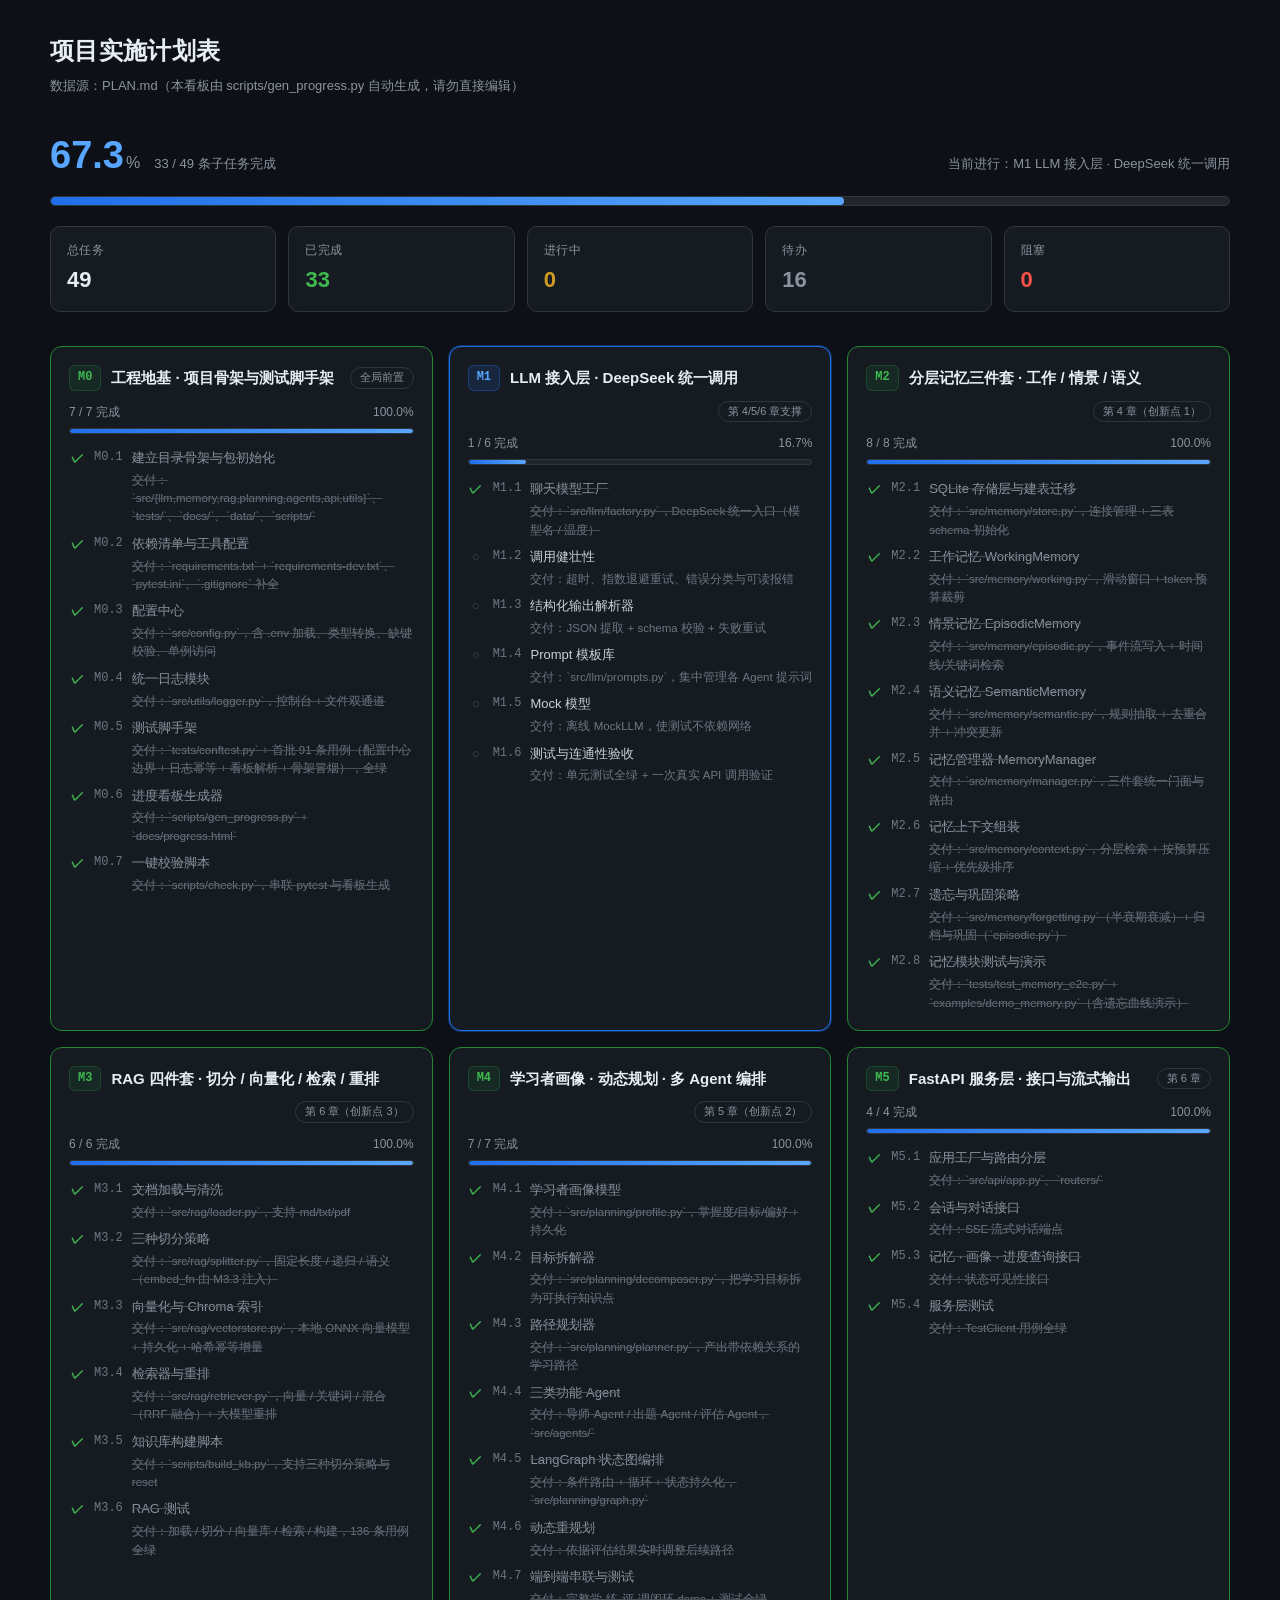
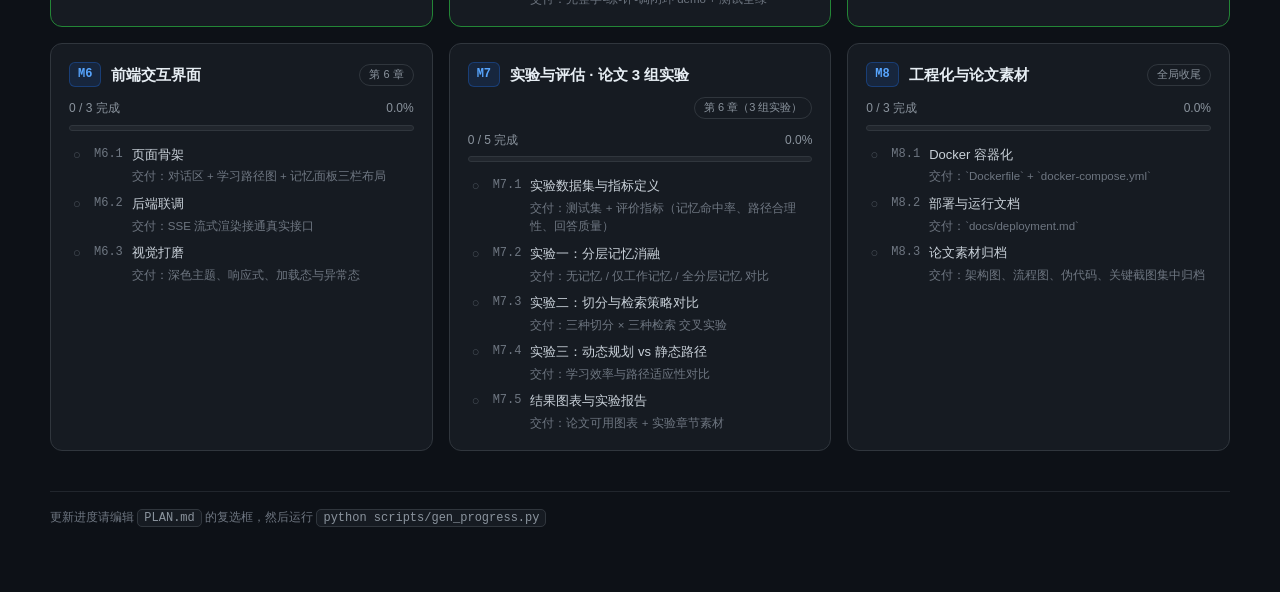
==== commit 1b64d209: "feat: 完成 M5 服务层，FastAPI 接口分层与 SSE 流式开课 M5 四条子任务一起交付，论文第 6 章的后端部分。  M5.1 应用工厂与路由分层 src/api/ - create_" ====
--- a/docs/progress.html
+++ b/docs/progress.html
@@ -68,14 +68,14 @@
   </header>
 
   <div class="headline">
-    <span class="pct">59.2<small>%</small></span>
-    <span class="sub">29 / 49 条子任务完成</span>
+    <span class="pct">67.3<small>%</small></span>
+    <span class="sub">33 / 49 条子任务完成</span>
     <span class="now">当前进行：M1 LLM 接入层 · DeepSeek 统一调用</span>
   </div>
-  <div class="bar "><span style="width:59.2%"></span></div>
-  <div class="stats"><div class="stat"><div class="k">总任务</div><div class="v ">49</div></div><div class="stat"><div class="k">已完成</div><div class="v done">29</div></div><div class="stat"><div class="k">进行中</div><div class="v doing">0</div></div><div class="stat"><div class="k">待办</div><div class="v todo">20</div></div><div class="stat"><div class="k">阻塞</div><div class="v blocked">0</div></div></div>
+  <div class="bar "><span style="width:67.3%"></span></div>
+  <div class="stats"><div class="stat"><div class="k">总任务</div><div class="v ">49</div></div><div class="stat"><div class="k">已完成</div><div class="v done">33</div></div><div class="stat"><div class="k">进行中</div><div class="v doing">0</div></div><div class="stat"><div class="k">待办</div><div class="v todo">16</div></div><div class="stat"><div class="k">阻塞</div><div class="v blocked">0</div></div></div>
 
-  <div class="grid"><section class="card finished"><div class="card-head"><span class="badge">M0</span><span class="card-title">工程地基 · 项目骨架与测试脚手架</span><span class="tag">全局前置</span></div><div class="card-sub"><span>7 / 7 完成</span><span>100.0%</span></div><div class="bar "><span style="width:100.0%"></span></div><ul class="tasks"><li class="done"><span class="ico">✓</span><span class="code">M0.1</span><span class="txt">建立目录骨架与包初始化<span class="deliver">交付：`src/{llm,memory,rag,planning,agents,api,utils}`、`tests/`、`docs/`、`data/`、`scripts/`</span></span></li><li class="done"><span class="ico">✓</span><span class="code">M0.2</span><span class="txt">依赖清单与工具配置<span class="deliver">交付：`requirements.txt` + `requirements-dev.txt`、`pytest.ini`、`.gitignore` 补全</span></span></li><li class="done"><span class="ico">✓</span><span class="code">M0.3</span><span class="txt">配置中心<span class="deliver">交付：`src/config.py`，含 .env 加载、类型转换、缺键校验、单例访问</span></span></li><li class="done"><span class="ico">✓</span><span class="code">M0.4</span><span class="txt">统一日志模块<span class="deliver">交付：`src/utils/logger.py`，控制台 + 文件双通道</span></span></li><li class="done"><span class="ico">✓</span><span class="code">M0.5</span><span class="txt">测试脚手架<span class="deliver">交付：`tests/conftest.py` + 首批 91 条用例（配置中心边界 + 日志幂等 + 看板解析 + 骨架冒烟），全绿</span></span></li><li class="done"><span class="ico">✓</span><span class="code">M0.6</span><span class="txt">进度看板生成器<span class="deliver">交付：`scripts/gen_progress.py` + `docs/progress.html`</span></span></li><li class="done"><span class="ico">✓</span><span class="code">M0.7</span><span class="txt">一键校验脚本<span class="deliver">交付：`scripts/check.py`，串联 pytest 与看板生成</span></span></li></ul></section><section class="card active"><div class="card-head"><span class="badge">M1</span><span class="card-title">LLM 接入层 · DeepSeek 统一调用</span><span class="tag">第 4/5/6 章支撑</span></div><div class="card-sub"><span>1 / 6 完成</span><span>16.7%</span></div><div class="bar "><span style="width:16.7%"></span></div><ul class="tasks"><li class="done"><span class="ico">✓</span><span class="code">M1.1</span><span class="txt">聊天模型工厂<span class="deliver">交付：`src/llm/factory.py`，DeepSeek 统一入口（模型名 / 温度）</span></span></li><li class="todo"><span class="ico">○</span><span class="code">M1.2</span><span class="txt">调用健壮性<span class="deliver">交付：超时、指数退避重试、错误分类与可读报错</span></span></li><li class="todo"><span class="ico">○</span><span class="code">M1.3</span><span class="txt">结构化输出解析器<span class="deliver">交付：JSON 提取 + schema 校验 + 失败重试</span></span></li><li class="todo"><span class="ico">○</span><span class="code">M1.4</span><span class="txt">Prompt 模板库<span class="deliver">交付：`src/llm/prompts.py`，集中管理各 Agent 提示词</span></span></li><li class="todo"><span class="ico">○</span><span class="code">M1.5</span><span class="txt">Mock 模型<span class="deliver">交付：离线 MockLLM，使测试不依赖网络</span></span></li><li class="todo"><span class="ico">○</span><span class="code">M1.6</span><span class="txt">测试与连通性验收<span class="deliver">交付：单元测试全绿 + 一次真实 API 调用验证</span></span></li></ul></section><section class="card finished"><div class="card-head"><span class="badge">M2</span><span class="card-title">分层记忆三件套 · 工作 / 情景 / 语义</span><span class="tag">第 4 章（创新点 1）</span></div><div class="card-sub"><span>8 / 8 完成</span><span>100.0%</span></div><div class="bar "><span style="width:100.0%"></span></div><ul class="tasks"><li class="done"><span class="ico">✓</span><span class="code">M2.1</span><span class="txt">SQLite 存储层与建表迁移<span class="deliver">交付：`src/memory/store.py`，连接管理 + 三表 schema 初始化</span></span></li><li class="done"><span class="ico">✓</span><span class="code">M2.2</span><span class="txt">工作记忆 WorkingMemory<span class="deliver">交付：`src/memory/working.py`，滑动窗口 + token 预算裁剪</span></span></li><li class="done"><span class="ico">✓</span><span class="code">M2.3</span><span class="txt">情景记忆 EpisodicMemory<span class="deliver">交付：`src/memory/episodic.py`，事件流写入 + 时间线/关键词检索</span></span></li><li class="done"><span class="ico">✓</span><span class="code">M2.4</span><span class="txt">语义记忆 SemanticMemory<span class="deliver">交付：`src/memory/semantic.py`，规则抽取 + 去重合并 + 冲突更新</span></span></li><li class="done"><span class="ico">✓</span><span class="code">M2.5</span><span class="txt">记忆管理器 MemoryManager<span class="deliver">交付：`src/memory/manager.py`，三件套统一门面与路由</span></span></li><li class="done"><span class="ico">✓</span><span class="code">M2.6</span><span class="txt">记忆上下文组装<span class="deliver">交付：`src/memory/context.py`，分层检索 + 按预算压缩 + 优先级排序</span></span></li><li class="done"><span class="ico">✓</span><span class="code">M2.7</span><span class="txt">遗忘与巩固策略<span class="deliver">交付：`src/memory/forgetting.py`（半衰期衰减）+ 归档与巩固（`episodic.py`）</span></span></li><li class="done"><span class="ico">✓</span><span class="code">M2.8</span><span class="txt">记忆模块测试与演示<span class="deliver">交付：`tests/test_memory_e2e.py` + `examples/demo_memory.py`（含遗忘曲线演示）</span></span></li></ul></section><section class="card finished"><div class="card-head"><span class="badge">M3</span><span class="card-title">RAG 四件套 · 切分 / 向量化 / 检索 / 重排</span><span class="tag">第 6 章（创新点 3）</span></div><div class="card-sub"><span>6 / 6 完成</span><span>100.0%</span></div><div class="bar "><span style="width:100.0%"></span></div><ul class="tasks"><li class="done"><span class="ico">✓</span><span class="code">M3.1</span><span class="txt">文档加载与清洗<span class="deliver">交付：`src/rag/loader.py`，支持 md/txt/pdf</span></span></li><li class="done"><span class="ico">✓</span><span class="code">M3.2</span><span class="txt">三种切分策略<span class="deliver">交付：`src/rag/splitter.py`，固定长度 / 递归 / 语义（embed_fn 由 M3.3 注入）</span></span></li><li class="done"><span class="ico">✓</span><span class="code">M3.3</span><span class="txt">向量化与 Chroma 索引<span class="deliver">交付：`src/rag/vectorstore.py`，本地 ONNX 向量模型 + 持久化 + 哈希幂等增量</span></span></li><li class="done"><span class="ico">✓</span><span class="code">M3.4</span><span class="txt">检索器与重排<span class="deliver">交付：`src/rag/retriever.py`，向量 / 关键词 / 混合（RRF 融合）+ 大模型重排</span></span></li><li class="done"><span class="ico">✓</span><span class="code">M3.5</span><span class="txt">知识库构建脚本<span class="deliver">交付：`scripts/build_kb.py`，支持三种切分策略与 reset</span></span></li><li class="done"><span class="ico">✓</span><span class="code">M3.6</span><span class="txt">RAG 测试<span class="deliver">交付：加载 / 切分 / 向量库 / 检索 / 构建，136 条用例全绿</span></span></li></ul></section><section class="card finished"><div class="card-head"><span class="badge">M4</span><span class="card-title">学习者画像 · 动态规划 · 多 Agent 编排</span><span class="tag">第 5 章（创新点 2）</span></div><div class="card-sub"><span>7 / 7 完成</span><span>100.0%</span></div><div class="bar "><span style="width:100.0%"></span></div><ul class="tasks"><li class="done"><span class="ico">✓</span><span class="code">M4.1</span><span class="txt">学习者画像模型<span class="deliver">交付：`src/planning/profile.py`，掌握度/目标/偏好 + 持久化</span></span></li><li class="done"><span class="ico">✓</span><span class="code">M4.2</span><span class="txt">目标拆解器<span class="deliver">交付：`src/planning/decomposer.py`，把学习目标拆为可执行知识点</span></span></li><li class="done"><span class="ico">✓</span><span class="code">M4.3</span><span class="txt">路径规划器<span class="deliver">交付：`src/planning/planner.py`，产出带依赖关系的学习路径</span></span></li><li class="done"><span class="ico">✓</span><span class="code">M4.4</span><span class="txt">三类功能 Agent<span class="deliver">交付：导师 Agent / 出题 Agent / 评估 Agent，`src/agents/`</span></span></li><li class="done"><span class="ico">✓</span><span class="code">M4.5</span><span class="txt">LangGraph 状态图编排<span class="deliver">交付：条件路由 + 循环 + 状态持久化，`src/planning/graph.py`</span></span></li><li class="done"><span class="ico">✓</span><span class="code">M4.6</span><span class="txt">动态重规划<span class="deliver">交付：依据评估结果实时调整后续路径</span></span></li><li class="done"><span class="ico">✓</span><span class="code">M4.7</span><span class="txt">端到端串联与测试<span class="deliver">交付：完整学-练-评-调闭环 demo + 测试全绿</span></span></li></ul></section><section class="card"><div class="card-head"><span class="badge">M5</span><span class="card-title">FastAPI 服务层 · 接口与流式输出</span><span class="tag">第 6 章</span></div><div class="card-sub"><span>0 / 4 完成</span><span>0.0%</span></div><div class="bar "><span style="width:0.0%"></span></div><ul class="tasks"><li class="todo"><span class="ico">○</span><span class="code">M5.1</span><span class="txt">应用工厂与路由分层<span class="deliver">交付：`src/api/app.py`、`routers/`</span></span></li><li class="todo"><span class="ico">○</span><span class="code">M5.2</span><span class="txt">会话与对话接口<span class="deliver">交付：SSE 流式对话端点</span></span></li><li class="todo"><span class="ico">○</span><span class="code">M5.3</span><span class="txt">记忆 · 画像 · 进度查询接口<span class="deliver">交付：状态可见性接口</span></span></li><li class="todo"><span class="ico">○</span><span class="code">M5.4</span><span class="txt">服务层测试<span class="deliver">交付：TestClient 用例全绿</span></span></li></ul></section><section class="card"><div class="card-head"><span class="badge">M6</span><span class="card-title">前端交互界面</span><span class="tag">第 6 章</span></div><div class="card-sub"><span>0 / 3 完成</span><span>0.0%</span></div><div class="bar "><span style="width:0.0%"></span></div><ul class="tasks"><li class="todo"><span class="ico">○</span><span class="code">M6.1</span><span class="txt">页面骨架<span class="deliver">交付：对话区 + 学习路径图 + 记忆面板三栏布局</span></span></li><li class="todo"><span class="ico">○</span><span class="code">M6.2</span><span class="txt">后端联调<span class="deliver">交付：SSE 流式渲染接通真实接口</span></span></li><li class="todo"><span class="ico">○</span><span class="code">M6.3</span><span class="txt">视觉打磨<span class="deliver">交付：深色主题、响应式、加载态与异常态</span></span></li></ul></section><section class="card"><div class="card-head"><span class="badge">M7</span><span class="card-title">实验与评估 · 论文 3 组实验</span><span class="tag">第 6 章（3 组实验）</span></div><div class="card-sub"><span>0 / 5 完成</span><span>0.0%</span></div><div class="bar "><span style="width:0.0%"></span></div><ul class="tasks"><li class="todo"><span class="ico">○</span><span class="code">M7.1</span><span class="txt">实验数据集与指标定义<span class="deliver">交付：测试集 + 评价指标（记忆命中率、路径合理性、回答质量）</span></span></li><li class="todo"><span class="ico">○</span><span class="code">M7.2</span><span class="txt">实验一：分层记忆消融<span class="deliver">交付：无记忆 / 仅工作记忆 / 全分层记忆 对比</span></span></li><li class="todo"><span class="ico">○</span><span class="code">M7.3</span><span class="txt">实验二：切分与检索策略对比<span class="deliver">交付：三种切分 × 三种检索 交叉实验</span></span></li><li class="todo"><span class="ico">○</span><span class="code">M7.4</span><span class="txt">实验三：动态规划 vs 静态路径<span class="deliver">交付：学习效率与路径适应性对比</span></span></li><li class="todo"><span class="ico">○</span><span class="code">M7.5</span><span class="txt">结果图表与实验报告<span class="deliver">交付：论文可用图表 + 实验章节素材</span></span></li></ul></section><section class="card"><div class="card-head"><span class="badge">M8</span><span class="card-title">工程化与论文素材</span><span class="tag">全局收尾</span></div><div class="card-sub"><span>0 / 3 完成</span><span>0.0%</span></div><div class="bar "><span style="width:0.0%"></span></div><ul class="tasks"><li class="todo"><span class="ico">○</span><span class="code">M8.1</span><span class="txt">Docker 容器化<span class="deliver">交付：`Dockerfile` + `docker-compose.yml`</span></span></li><li class="todo"><span class="ico">○</span><span class="code">M8.2</span><span class="txt">部署与运行文档<span class="deliver">交付：`docs/deployment.md`</span></span></li><li class="todo"><span class="ico">○</span><span class="code">M8.3</span><span class="txt">论文素材归档<span class="deliver">交付：架构图、流程图、伪代码、关键截图集中归档</span></span></li></ul></section></div>
+  <div class="grid"><section class="card finished"><div class="card-head"><span class="badge">M0</span><span class="card-title">工程地基 · 项目骨架与测试脚手架</span><span class="tag">全局前置</span></div><div class="card-sub"><span>7 / 7 完成</span><span>100.0%</span></div><div class="bar "><span style="width:100.0%"></span></div><ul class="tasks"><li class="done"><span class="ico">✓</span><span class="code">M0.1</span><span class="txt">建立目录骨架与包初始化<span class="deliver">交付：`src/{llm,memory,rag,planning,agents,api,utils}`、`tests/`、`docs/`、`data/`、`scripts/`</span></span></li><li class="done"><span class="ico">✓</span><span class="code">M0.2</span><span class="txt">依赖清单与工具配置<span class="deliver">交付：`requirements.txt` + `requirements-dev.txt`、`pytest.ini`、`.gitignore` 补全</span></span></li><li class="done"><span class="ico">✓</span><span class="code">M0.3</span><span class="txt">配置中心<span class="deliver">交付：`src/config.py`，含 .env 加载、类型转换、缺键校验、单例访问</span></span></li><li class="done"><span class="ico">✓</span><span class="code">M0.4</span><span class="txt">统一日志模块<span class="deliver">交付：`src/utils/logger.py`，控制台 + 文件双通道</span></span></li><li class="done"><span class="ico">✓</span><span class="code">M0.5</span><span class="txt">测试脚手架<span class="deliver">交付：`tests/conftest.py` + 首批 91 条用例（配置中心边界 + 日志幂等 + 看板解析 + 骨架冒烟），全绿</span></span></li><li class="done"><span class="ico">✓</span><span class="code">M0.6</span><span class="txt">进度看板生成器<span class="deliver">交付：`scripts/gen_progress.py` + `docs/progress.html`</span></span></li><li class="done"><span class="ico">✓</span><span class="code">M0.7</span><span class="txt">一键校验脚本<span class="deliver">交付：`scripts/check.py`，串联 pytest 与看板生成</span></span></li></ul></section><section class="card active"><div class="card-head"><span class="badge">M1</span><span class="card-title">LLM 接入层 · DeepSeek 统一调用</span><span class="tag">第 4/5/6 章支撑</span></div><div class="card-sub"><span>1 / 6 完成</span><span>16.7%</span></div><div class="bar "><span style="width:16.7%"></span></div><ul class="tasks"><li class="done"><span class="ico">✓</span><span class="code">M1.1</span><span class="txt">聊天模型工厂<span class="deliver">交付：`src/llm/factory.py`，DeepSeek 统一入口（模型名 / 温度）</span></span></li><li class="todo"><span class="ico">○</span><span class="code">M1.2</span><span class="txt">调用健壮性<span class="deliver">交付：超时、指数退避重试、错误分类与可读报错</span></span></li><li class="todo"><span class="ico">○</span><span class="code">M1.3</span><span class="txt">结构化输出解析器<span class="deliver">交付：JSON 提取 + schema 校验 + 失败重试</span></span></li><li class="todo"><span class="ico">○</span><span class="code">M1.4</span><span class="txt">Prompt 模板库<span class="deliver">交付：`src/llm/prompts.py`，集中管理各 Agent 提示词</span></span></li><li class="todo"><span class="ico">○</span><span class="code">M1.5</span><span class="txt">Mock 模型<span class="deliver">交付：离线 MockLLM，使测试不依赖网络</span></span></li><li class="todo"><span class="ico">○</span><span class="code">M1.6</span><span class="txt">测试与连通性验收<span class="deliver">交付：单元测试全绿 + 一次真实 API 调用验证</span></span></li></ul></section><section class="card finished"><div class="card-head"><span class="badge">M2</span><span class="card-title">分层记忆三件套 · 工作 / 情景 / 语义</span><span class="tag">第 4 章（创新点 1）</span></div><div class="card-sub"><span>8 / 8 完成</span><span>100.0%</span></div><div class="bar "><span style="width:100.0%"></span></div><ul class="tasks"><li class="done"><span class="ico">✓</span><span class="code">M2.1</span><span class="txt">SQLite 存储层与建表迁移<span class="deliver">交付：`src/memory/store.py`，连接管理 + 三表 schema 初始化</span></span></li><li class="done"><span class="ico">✓</span><span class="code">M2.2</span><span class="txt">工作记忆 WorkingMemory<span class="deliver">交付：`src/memory/working.py`，滑动窗口 + token 预算裁剪</span></span></li><li class="done"><span class="ico">✓</span><span class="code">M2.3</span><span class="txt">情景记忆 EpisodicMemory<span class="deliver">交付：`src/memory/episodic.py`，事件流写入 + 时间线/关键词检索</span></span></li><li class="done"><span class="ico">✓</span><span class="code">M2.4</span><span class="txt">语义记忆 SemanticMemory<span class="deliver">交付：`src/memory/semantic.py`，规则抽取 + 去重合并 + 冲突更新</span></span></li><li class="done"><span class="ico">✓</span><span class="code">M2.5</span><span class="txt">记忆管理器 MemoryManager<span class="deliver">交付：`src/memory/manager.py`，三件套统一门面与路由</span></span></li><li class="done"><span class="ico">✓</span><span class="code">M2.6</span><span class="txt">记忆上下文组装<span class="deliver">交付：`src/memory/context.py`，分层检索 + 按预算压缩 + 优先级排序</span></span></li><li class="done"><span class="ico">✓</span><span class="code">M2.7</span><span class="txt">遗忘与巩固策略<span class="deliver">交付：`src/memory/forgetting.py`（半衰期衰减）+ 归档与巩固（`episodic.py`）</span></span></li><li class="done"><span class="ico">✓</span><span class="code">M2.8</span><span class="txt">记忆模块测试与演示<span class="deliver">交付：`tests/test_memory_e2e.py` + `examples/demo_memory.py`（含遗忘曲线演示）</span></span></li></ul></section><section class="card finished"><div class="card-head"><span class="badge">M3</span><span class="card-title">RAG 四件套 · 切分 / 向量化 / 检索 / 重排</span><span class="tag">第 6 章（创新点 3）</span></div><div class="card-sub"><span>6 / 6 完成</span><span>100.0%</span></div><div class="bar "><span style="width:100.0%"></span></div><ul class="tasks"><li class="done"><span class="ico">✓</span><span class="code">M3.1</span><span class="txt">文档加载与清洗<span class="deliver">交付：`src/rag/loader.py`，支持 md/txt/pdf</span></span></li><li class="done"><span class="ico">✓</span><span class="code">M3.2</span><span class="txt">三种切分策略<span class="deliver">交付：`src/rag/splitter.py`，固定长度 / 递归 / 语义（embed_fn 由 M3.3 注入）</span></span></li><li class="done"><span class="ico">✓</span><span class="code">M3.3</span><span class="txt">向量化与 Chroma 索引<span class="deliver">交付：`src/rag/vectorstore.py`，本地 ONNX 向量模型 + 持久化 + 哈希幂等增量</span></span></li><li class="done"><span class="ico">✓</span><span class="code">M3.4</span><span class="txt">检索器与重排<span class="deliver">交付：`src/rag/retriever.py`，向量 / 关键词 / 混合（RRF 融合）+ 大模型重排</span></span></li><li class="done"><span class="ico">✓</span><span class="code">M3.5</span><span class="txt">知识库构建脚本<span class="deliver">交付：`scripts/build_kb.py`，支持三种切分策略与 reset</span></span></li><li class="done"><span class="ico">✓</span><span class="code">M3.6</span><span class="txt">RAG 测试<span class="deliver">交付：加载 / 切分 / 向量库 / 检索 / 构建，136 条用例全绿</span></span></li></ul></section><section class="card finished"><div class="card-head"><span class="badge">M4</span><span class="card-title">学习者画像 · 动态规划 · 多 Agent 编排</span><span class="tag">第 5 章（创新点 2）</span></div><div class="card-sub"><span>7 / 7 完成</span><span>100.0%</span></div><div class="bar "><span style="width:100.0%"></span></div><ul class="tasks"><li class="done"><span class="ico">✓</span><span class="code">M4.1</span><span class="txt">学习者画像模型<span class="deliver">交付：`src/planning/profile.py`，掌握度/目标/偏好 + 持久化</span></span></li><li class="done"><span class="ico">✓</span><span class="code">M4.2</span><span class="txt">目标拆解器<span class="deliver">交付：`src/planning/decomposer.py`，把学习目标拆为可执行知识点</span></span></li><li class="done"><span class="ico">✓</span><span class="code">M4.3</span><span class="txt">路径规划器<span class="deliver">交付：`src/planning/planner.py`，产出带依赖关系的学习路径</span></span></li><li class="done"><span class="ico">✓</span><span class="code">M4.4</span><span class="txt">三类功能 Agent<span class="deliver">交付：导师 Agent / 出题 Agent / 评估 Agent，`src/agents/`</span></span></li><li class="done"><span class="ico">✓</span><span class="code">M4.5</span><span class="txt">LangGraph 状态图编排<span class="deliver">交付：条件路由 + 循环 + 状态持久化，`src/planning/graph.py`</span></span></li><li class="done"><span class="ico">✓</span><span class="code">M4.6</span><span class="txt">动态重规划<span class="deliver">交付：依据评估结果实时调整后续路径</span></span></li><li class="done"><span class="ico">✓</span><span class="code">M4.7</span><span class="txt">端到端串联与测试<span class="deliver">交付：完整学-练-评-调闭环 demo + 测试全绿</span></span></li></ul></section><section class="card finished"><div class="card-head"><span class="badge">M5</span><span class="card-title">FastAPI 服务层 · 接口与流式输出</span><span class="tag">第 6 章</span></div><div class="card-sub"><span>4 / 4 完成</span><span>100.0%</span></div><div class="bar "><span style="width:100.0%"></span></div><ul class="tasks"><li class="done"><span class="ico">✓</span><span class="code">M5.1</span><span class="txt">应用工厂与路由分层<span class="deliver">交付：`src/api/app.py`、`routers/`</span></span></li><li class="done"><span class="ico">✓</span><span class="code">M5.2</span><span class="txt">会话与对话接口<span class="deliver">交付：SSE 流式对话端点</span></span></li><li class="done"><span class="ico">✓</span><span class="code">M5.3</span><span class="txt">记忆 · 画像 · 进度查询接口<span class="deliver">交付：状态可见性接口</span></span></li><li class="done"><span class="ico">✓</span><span class="code">M5.4</span><span class="txt">服务层测试<span class="deliver">交付：TestClient 用例全绿</span></span></li></ul></section><section class="card"><div class="card-head"><span class="badge">M6</span><span class="card-title">前端交互界面</span><span class="tag">第 6 章</span></div><div class="card-sub"><span>0 / 3 完成</span><span>0.0%</span></div><div class="bar "><span style="width:0.0%"></span></div><ul class="tasks"><li class="todo"><span class="ico">○</span><span class="code">M6.1</span><span class="txt">页面骨架<span class="deliver">交付：对话区 + 学习路径图 + 记忆面板三栏布局</span></span></li><li class="todo"><span class="ico">○</span><span class="code">M6.2</span><span class="txt">后端联调<span class="deliver">交付：SSE 流式渲染接通真实接口</span></span></li><li class="todo"><span class="ico">○</span><span class="code">M6.3</span><span class="txt">视觉打磨<span class="deliver">交付：深色主题、响应式、加载态与异常态</span></span></li></ul></section><section class="card"><div class="card-head"><span class="badge">M7</span><span class="card-title">实验与评估 · 论文 3 组实验</span><span class="tag">第 6 章（3 组实验）</span></div><div class="card-sub"><span>0 / 5 完成</span><span>0.0%</span></div><div class="bar "><span style="width:0.0%"></span></div><ul class="tasks"><li class="todo"><span class="ico">○</span><span class="code">M7.1</span><span class="txt">实验数据集与指标定义<span class="deliver">交付：测试集 + 评价指标（记忆命中率、路径合理性、回答质量）</span></span></li><li class="todo"><span class="ico">○</span><span class="code">M7.2</span><span class="txt">实验一：分层记忆消融<span class="deliver">交付：无记忆 / 仅工作记忆 / 全分层记忆 对比</span></span></li><li class="todo"><span class="ico">○</span><span class="code">M7.3</span><span class="txt">实验二：切分与检索策略对比<span class="deliver">交付：三种切分 × 三种检索 交叉实验</span></span></li><li class="todo"><span class="ico">○</span><span class="code">M7.4</span><span class="txt">实验三：动态规划 vs 静态路径<span class="deliver">交付：学习效率与路径适应性对比</span></span></li><li class="todo"><span class="ico">○</span><span class="code">M7.5</span><span class="txt">结果图表与实验报告<span class="deliver">交付：论文可用图表 + 实验章节素材</span></span></li></ul></section><section class="card"><div class="card-head"><span class="badge">M8</span><span class="card-title">工程化与论文素材</span><span class="tag">全局收尾</span></div><div class="card-sub"><span>0 / 3 完成</span><span>0.0%</span></div><div class="bar "><span style="width:0.0%"></span></div><ul class="tasks"><li class="todo"><span class="ico">○</span><span class="code">M8.1</span><span class="txt">Docker 容器化<span class="deliver">交付：`Dockerfile` + `docker-compose.yml`</span></span></li><li class="todo"><span class="ico">○</span><span class="code">M8.2</span><span class="txt">部署与运行文档<span class="deliver">交付：`docs/deployment.md`</span></span></li><li class="todo"><span class="ico">○</span><span class="code">M8.3</span><span class="txt">论文素材归档<span class="deliver">交付：架构图、流程图、伪代码、关键截图集中归档</span></span></li></ul></section></div>
 
   <footer>
     更新进度请编辑 <code>PLAN.md</code> 的复选框，然后运行
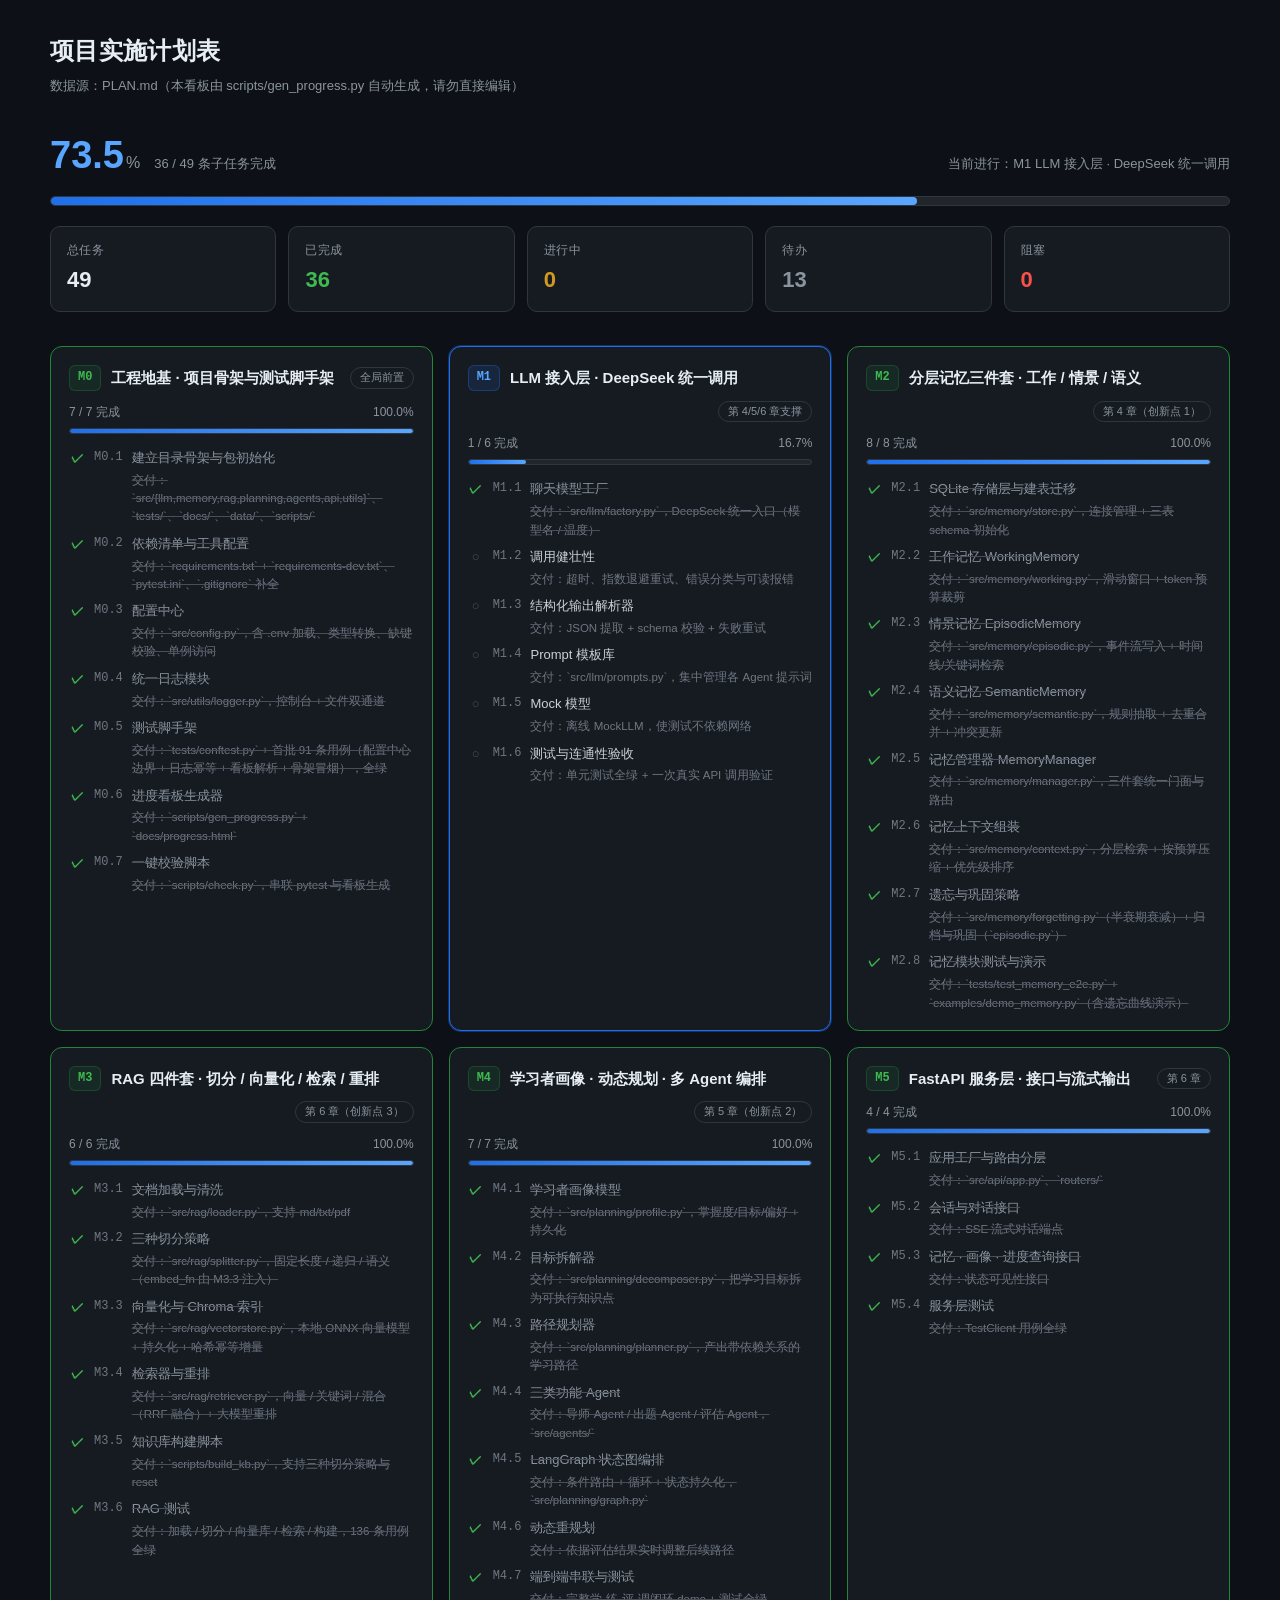
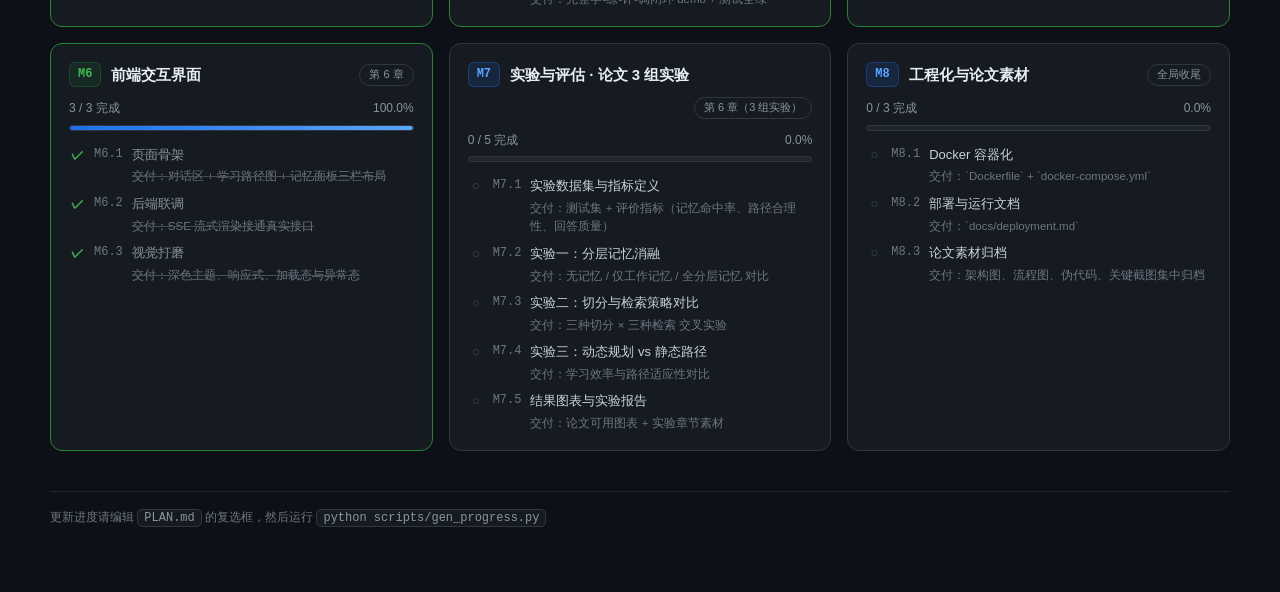
==== commit dbe968ab: "feat: 完成 M6 前端界面，三栏布局与 SSE 流式渲染 M6 三条子任务一起交付。前端是纯静态资源（web/），由后端托管， 前后端同源——不用处理跨域，演示时也只需要起一个服务。  M6.1" ====
--- a/docs/progress.html
+++ b/docs/progress.html
@@ -68,14 +68,14 @@
   </header>
 
   <div class="headline">
-    <span class="pct">67.3<small>%</small></span>
-    <span class="sub">33 / 49 条子任务完成</span>
+    <span class="pct">73.5<small>%</small></span>
+    <span class="sub">36 / 49 条子任务完成</span>
     <span class="now">当前进行：M1 LLM 接入层 · DeepSeek 统一调用</span>
   </div>
-  <div class="bar "><span style="width:67.3%"></span></div>
-  <div class="stats"><div class="stat"><div class="k">总任务</div><div class="v ">49</div></div><div class="stat"><div class="k">已完成</div><div class="v done">33</div></div><div class="stat"><div class="k">进行中</div><div class="v doing">0</div></div><div class="stat"><div class="k">待办</div><div class="v todo">16</div></div><div class="stat"><div class="k">阻塞</div><div class="v blocked">0</div></div></div>
+  <div class="bar "><span style="width:73.5%"></span></div>
+  <div class="stats"><div class="stat"><div class="k">总任务</div><div class="v ">49</div></div><div class="stat"><div class="k">已完成</div><div class="v done">36</div></div><div class="stat"><div class="k">进行中</div><div class="v doing">0</div></div><div class="stat"><div class="k">待办</div><div class="v todo">13</div></div><div class="stat"><div class="k">阻塞</div><div class="v blocked">0</div></div></div>
 
-  <div class="grid"><section class="card finished"><div class="card-head"><span class="badge">M0</span><span class="card-title">工程地基 · 项目骨架与测试脚手架</span><span class="tag">全局前置</span></div><div class="card-sub"><span>7 / 7 完成</span><span>100.0%</span></div><div class="bar "><span style="width:100.0%"></span></div><ul class="tasks"><li class="done"><span class="ico">✓</span><span class="code">M0.1</span><span class="txt">建立目录骨架与包初始化<span class="deliver">交付：`src/{llm,memory,rag,planning,agents,api,utils}`、`tests/`、`docs/`、`data/`、`scripts/`</span></span></li><li class="done"><span class="ico">✓</span><span class="code">M0.2</span><span class="txt">依赖清单与工具配置<span class="deliver">交付：`requirements.txt` + `requirements-dev.txt`、`pytest.ini`、`.gitignore` 补全</span></span></li><li class="done"><span class="ico">✓</span><span class="code">M0.3</span><span class="txt">配置中心<span class="deliver">交付：`src/config.py`，含 .env 加载、类型转换、缺键校验、单例访问</span></span></li><li class="done"><span class="ico">✓</span><span class="code">M0.4</span><span class="txt">统一日志模块<span class="deliver">交付：`src/utils/logger.py`，控制台 + 文件双通道</span></span></li><li class="done"><span class="ico">✓</span><span class="code">M0.5</span><span class="txt">测试脚手架<span class="deliver">交付：`tests/conftest.py` + 首批 91 条用例（配置中心边界 + 日志幂等 + 看板解析 + 骨架冒烟），全绿</span></span></li><li class="done"><span class="ico">✓</span><span class="code">M0.6</span><span class="txt">进度看板生成器<span class="deliver">交付：`scripts/gen_progress.py` + `docs/progress.html`</span></span></li><li class="done"><span class="ico">✓</span><span class="code">M0.7</span><span class="txt">一键校验脚本<span class="deliver">交付：`scripts/check.py`，串联 pytest 与看板生成</span></span></li></ul></section><section class="card active"><div class="card-head"><span class="badge">M1</span><span class="card-title">LLM 接入层 · DeepSeek 统一调用</span><span class="tag">第 4/5/6 章支撑</span></div><div class="card-sub"><span>1 / 6 完成</span><span>16.7%</span></div><div class="bar "><span style="width:16.7%"></span></div><ul class="tasks"><li class="done"><span class="ico">✓</span><span class="code">M1.1</span><span class="txt">聊天模型工厂<span class="deliver">交付：`src/llm/factory.py`，DeepSeek 统一入口（模型名 / 温度）</span></span></li><li class="todo"><span class="ico">○</span><span class="code">M1.2</span><span class="txt">调用健壮性<span class="deliver">交付：超时、指数退避重试、错误分类与可读报错</span></span></li><li class="todo"><span class="ico">○</span><span class="code">M1.3</span><span class="txt">结构化输出解析器<span class="deliver">交付：JSON 提取 + schema 校验 + 失败重试</span></span></li><li class="todo"><span class="ico">○</span><span class="code">M1.4</span><span class="txt">Prompt 模板库<span class="deliver">交付：`src/llm/prompts.py`，集中管理各 Agent 提示词</span></span></li><li class="todo"><span class="ico">○</span><span class="code">M1.5</span><span class="txt">Mock 模型<span class="deliver">交付：离线 MockLLM，使测试不依赖网络</span></span></li><li class="todo"><span class="ico">○</span><span class="code">M1.6</span><span class="txt">测试与连通性验收<span class="deliver">交付：单元测试全绿 + 一次真实 API 调用验证</span></span></li></ul></section><section class="card finished"><div class="card-head"><span class="badge">M2</span><span class="card-title">分层记忆三件套 · 工作 / 情景 / 语义</span><span class="tag">第 4 章（创新点 1）</span></div><div class="card-sub"><span>8 / 8 完成</span><span>100.0%</span></div><div class="bar "><span style="width:100.0%"></span></div><ul class="tasks"><li class="done"><span class="ico">✓</span><span class="code">M2.1</span><span class="txt">SQLite 存储层与建表迁移<span class="deliver">交付：`src/memory/store.py`，连接管理 + 三表 schema 初始化</span></span></li><li class="done"><span class="ico">✓</span><span class="code">M2.2</span><span class="txt">工作记忆 WorkingMemory<span class="deliver">交付：`src/memory/working.py`，滑动窗口 + token 预算裁剪</span></span></li><li class="done"><span class="ico">✓</span><span class="code">M2.3</span><span class="txt">情景记忆 EpisodicMemory<span class="deliver">交付：`src/memory/episodic.py`，事件流写入 + 时间线/关键词检索</span></span></li><li class="done"><span class="ico">✓</span><span class="code">M2.4</span><span class="txt">语义记忆 SemanticMemory<span class="deliver">交付：`src/memory/semantic.py`，规则抽取 + 去重合并 + 冲突更新</span></span></li><li class="done"><span class="ico">✓</span><span class="code">M2.5</span><span class="txt">记忆管理器 MemoryManager<span class="deliver">交付：`src/memory/manager.py`，三件套统一门面与路由</span></span></li><li class="done"><span class="ico">✓</span><span class="code">M2.6</span><span class="txt">记忆上下文组装<span class="deliver">交付：`src/memory/context.py`，分层检索 + 按预算压缩 + 优先级排序</span></span></li><li class="done"><span class="ico">✓</span><span class="code">M2.7</span><span class="txt">遗忘与巩固策略<span class="deliver">交付：`src/memory/forgetting.py`（半衰期衰减）+ 归档与巩固（`episodic.py`）</span></span></li><li class="done"><span class="ico">✓</span><span class="code">M2.8</span><span class="txt">记忆模块测试与演示<span class="deliver">交付：`tests/test_memory_e2e.py` + `examples/demo_memory.py`（含遗忘曲线演示）</span></span></li></ul></section><section class="card finished"><div class="card-head"><span class="badge">M3</span><span class="card-title">RAG 四件套 · 切分 / 向量化 / 检索 / 重排</span><span class="tag">第 6 章（创新点 3）</span></div><div class="card-sub"><span>6 / 6 完成</span><span>100.0%</span></div><div class="bar "><span style="width:100.0%"></span></div><ul class="tasks"><li class="done"><span class="ico">✓</span><span class="code">M3.1</span><span class="txt">文档加载与清洗<span class="deliver">交付：`src/rag/loader.py`，支持 md/txt/pdf</span></span></li><li class="done"><span class="ico">✓</span><span class="code">M3.2</span><span class="txt">三种切分策略<span class="deliver">交付：`src/rag/splitter.py`，固定长度 / 递归 / 语义（embed_fn 由 M3.3 注入）</span></span></li><li class="done"><span class="ico">✓</span><span class="code">M3.3</span><span class="txt">向量化与 Chroma 索引<span class="deliver">交付：`src/rag/vectorstore.py`，本地 ONNX 向量模型 + 持久化 + 哈希幂等增量</span></span></li><li class="done"><span class="ico">✓</span><span class="code">M3.4</span><span class="txt">检索器与重排<span class="deliver">交付：`src/rag/retriever.py`，向量 / 关键词 / 混合（RRF 融合）+ 大模型重排</span></span></li><li class="done"><span class="ico">✓</span><span class="code">M3.5</span><span class="txt">知识库构建脚本<span class="deliver">交付：`scripts/build_kb.py`，支持三种切分策略与 reset</span></span></li><li class="done"><span class="ico">✓</span><span class="code">M3.6</span><span class="txt">RAG 测试<span class="deliver">交付：加载 / 切分 / 向量库 / 检索 / 构建，136 条用例全绿</span></span></li></ul></section><section class="card finished"><div class="card-head"><span class="badge">M4</span><span class="card-title">学习者画像 · 动态规划 · 多 Agent 编排</span><span class="tag">第 5 章（创新点 2）</span></div><div class="card-sub"><span>7 / 7 完成</span><span>100.0%</span></div><div class="bar "><span style="width:100.0%"></span></div><ul class="tasks"><li class="done"><span class="ico">✓</span><span class="code">M4.1</span><span class="txt">学习者画像模型<span class="deliver">交付：`src/planning/profile.py`，掌握度/目标/偏好 + 持久化</span></span></li><li class="done"><span class="ico">✓</span><span class="code">M4.2</span><span class="txt">目标拆解器<span class="deliver">交付：`src/planning/decomposer.py`，把学习目标拆为可执行知识点</span></span></li><li class="done"><span class="ico">✓</span><span class="code">M4.3</span><span class="txt">路径规划器<span class="deliver">交付：`src/planning/planner.py`，产出带依赖关系的学习路径</span></span></li><li class="done"><span class="ico">✓</span><span class="code">M4.4</span><span class="txt">三类功能 Agent<span class="deliver">交付：导师 Agent / 出题 Agent / 评估 Agent，`src/agents/`</span></span></li><li class="done"><span class="ico">✓</span><span class="code">M4.5</span><span class="txt">LangGraph 状态图编排<span class="deliver">交付：条件路由 + 循环 + 状态持久化，`src/planning/graph.py`</span></span></li><li class="done"><span class="ico">✓</span><span class="code">M4.6</span><span class="txt">动态重规划<span class="deliver">交付：依据评估结果实时调整后续路径</span></span></li><li class="done"><span class="ico">✓</span><span class="code">M4.7</span><span class="txt">端到端串联与测试<span class="deliver">交付：完整学-练-评-调闭环 demo + 测试全绿</span></span></li></ul></section><section class="card finished"><div class="card-head"><span class="badge">M5</span><span class="card-title">FastAPI 服务层 · 接口与流式输出</span><span class="tag">第 6 章</span></div><div class="card-sub"><span>4 / 4 完成</span><span>100.0%</span></div><div class="bar "><span style="width:100.0%"></span></div><ul class="tasks"><li class="done"><span class="ico">✓</span><span class="code">M5.1</span><span class="txt">应用工厂与路由分层<span class="deliver">交付：`src/api/app.py`、`routers/`</span></span></li><li class="done"><span class="ico">✓</span><span class="code">M5.2</span><span class="txt">会话与对话接口<span class="deliver">交付：SSE 流式对话端点</span></span></li><li class="done"><span class="ico">✓</span><span class="code">M5.3</span><span class="txt">记忆 · 画像 · 进度查询接口<span class="deliver">交付：状态可见性接口</span></span></li><li class="done"><span class="ico">✓</span><span class="code">M5.4</span><span class="txt">服务层测试<span class="deliver">交付：TestClient 用例全绿</span></span></li></ul></section><section class="card"><div class="card-head"><span class="badge">M6</span><span class="card-title">前端交互界面</span><span class="tag">第 6 章</span></div><div class="card-sub"><span>0 / 3 完成</span><span>0.0%</span></div><div class="bar "><span style="width:0.0%"></span></div><ul class="tasks"><li class="todo"><span class="ico">○</span><span class="code">M6.1</span><span class="txt">页面骨架<span class="deliver">交付：对话区 + 学习路径图 + 记忆面板三栏布局</span></span></li><li class="todo"><span class="ico">○</span><span class="code">M6.2</span><span class="txt">后端联调<span class="deliver">交付：SSE 流式渲染接通真实接口</span></span></li><li class="todo"><span class="ico">○</span><span class="code">M6.3</span><span class="txt">视觉打磨<span class="deliver">交付：深色主题、响应式、加载态与异常态</span></span></li></ul></section><section class="card"><div class="card-head"><span class="badge">M7</span><span class="card-title">实验与评估 · 论文 3 组实验</span><span class="tag">第 6 章（3 组实验）</span></div><div class="card-sub"><span>0 / 5 完成</span><span>0.0%</span></div><div class="bar "><span style="width:0.0%"></span></div><ul class="tasks"><li class="todo"><span class="ico">○</span><span class="code">M7.1</span><span class="txt">实验数据集与指标定义<span class="deliver">交付：测试集 + 评价指标（记忆命中率、路径合理性、回答质量）</span></span></li><li class="todo"><span class="ico">○</span><span class="code">M7.2</span><span class="txt">实验一：分层记忆消融<span class="deliver">交付：无记忆 / 仅工作记忆 / 全分层记忆 对比</span></span></li><li class="todo"><span class="ico">○</span><span class="code">M7.3</span><span class="txt">实验二：切分与检索策略对比<span class="deliver">交付：三种切分 × 三种检索 交叉实验</span></span></li><li class="todo"><span class="ico">○</span><span class="code">M7.4</span><span class="txt">实验三：动态规划 vs 静态路径<span class="deliver">交付：学习效率与路径适应性对比</span></span></li><li class="todo"><span class="ico">○</span><span class="code">M7.5</span><span class="txt">结果图表与实验报告<span class="deliver">交付：论文可用图表 + 实验章节素材</span></span></li></ul></section><section class="card"><div class="card-head"><span class="badge">M8</span><span class="card-title">工程化与论文素材</span><span class="tag">全局收尾</span></div><div class="card-sub"><span>0 / 3 完成</span><span>0.0%</span></div><div class="bar "><span style="width:0.0%"></span></div><ul class="tasks"><li class="todo"><span class="ico">○</span><span class="code">M8.1</span><span class="txt">Docker 容器化<span class="deliver">交付：`Dockerfile` + `docker-compose.yml`</span></span></li><li class="todo"><span class="ico">○</span><span class="code">M8.2</span><span class="txt">部署与运行文档<span class="deliver">交付：`docs/deployment.md`</span></span></li><li class="todo"><span class="ico">○</span><span class="code">M8.3</span><span class="txt">论文素材归档<span class="deliver">交付：架构图、流程图、伪代码、关键截图集中归档</span></span></li></ul></section></div>
+  <div class="grid"><section class="card finished"><div class="card-head"><span class="badge">M0</span><span class="card-title">工程地基 · 项目骨架与测试脚手架</span><span class="tag">全局前置</span></div><div class="card-sub"><span>7 / 7 完成</span><span>100.0%</span></div><div class="bar "><span style="width:100.0%"></span></div><ul class="tasks"><li class="done"><span class="ico">✓</span><span class="code">M0.1</span><span class="txt">建立目录骨架与包初始化<span class="deliver">交付：`src/{llm,memory,rag,planning,agents,api,utils}`、`tests/`、`docs/`、`data/`、`scripts/`</span></span></li><li class="done"><span class="ico">✓</span><span class="code">M0.2</span><span class="txt">依赖清单与工具配置<span class="deliver">交付：`requirements.txt` + `requirements-dev.txt`、`pytest.ini`、`.gitignore` 补全</span></span></li><li class="done"><span class="ico">✓</span><span class="code">M0.3</span><span class="txt">配置中心<span class="deliver">交付：`src/config.py`，含 .env 加载、类型转换、缺键校验、单例访问</span></span></li><li class="done"><span class="ico">✓</span><span class="code">M0.4</span><span class="txt">统一日志模块<span class="deliver">交付：`src/utils/logger.py`，控制台 + 文件双通道</span></span></li><li class="done"><span class="ico">✓</span><span class="code">M0.5</span><span class="txt">测试脚手架<span class="deliver">交付：`tests/conftest.py` + 首批 91 条用例（配置中心边界 + 日志幂等 + 看板解析 + 骨架冒烟），全绿</span></span></li><li class="done"><span class="ico">✓</span><span class="code">M0.6</span><span class="txt">进度看板生成器<span class="deliver">交付：`scripts/gen_progress.py` + `docs/progress.html`</span></span></li><li class="done"><span class="ico">✓</span><span class="code">M0.7</span><span class="txt">一键校验脚本<span class="deliver">交付：`scripts/check.py`，串联 pytest 与看板生成</span></span></li></ul></section><section class="card active"><div class="card-head"><span class="badge">M1</span><span class="card-title">LLM 接入层 · DeepSeek 统一调用</span><span class="tag">第 4/5/6 章支撑</span></div><div class="card-sub"><span>1 / 6 完成</span><span>16.7%</span></div><div class="bar "><span style="width:16.7%"></span></div><ul class="tasks"><li class="done"><span class="ico">✓</span><span class="code">M1.1</span><span class="txt">聊天模型工厂<span class="deliver">交付：`src/llm/factory.py`，DeepSeek 统一入口（模型名 / 温度）</span></span></li><li class="todo"><span class="ico">○</span><span class="code">M1.2</span><span class="txt">调用健壮性<span class="deliver">交付：超时、指数退避重试、错误分类与可读报错</span></span></li><li class="todo"><span class="ico">○</span><span class="code">M1.3</span><span class="txt">结构化输出解析器<span class="deliver">交付：JSON 提取 + schema 校验 + 失败重试</span></span></li><li class="todo"><span class="ico">○</span><span class="code">M1.4</span><span class="txt">Prompt 模板库<span class="deliver">交付：`src/llm/prompts.py`，集中管理各 Agent 提示词</span></span></li><li class="todo"><span class="ico">○</span><span class="code">M1.5</span><span class="txt">Mock 模型<span class="deliver">交付：离线 MockLLM，使测试不依赖网络</span></span></li><li class="todo"><span class="ico">○</span><span class="code">M1.6</span><span class="txt">测试与连通性验收<span class="deliver">交付：单元测试全绿 + 一次真实 API 调用验证</span></span></li></ul></section><section class="card finished"><div class="card-head"><span class="badge">M2</span><span class="card-title">分层记忆三件套 · 工作 / 情景 / 语义</span><span class="tag">第 4 章（创新点 1）</span></div><div class="card-sub"><span>8 / 8 完成</span><span>100.0%</span></div><div class="bar "><span style="width:100.0%"></span></div><ul class="tasks"><li class="done"><span class="ico">✓</span><span class="code">M2.1</span><span class="txt">SQLite 存储层与建表迁移<span class="deliver">交付：`src/memory/store.py`，连接管理 + 三表 schema 初始化</span></span></li><li class="done"><span class="ico">✓</span><span class="code">M2.2</span><span class="txt">工作记忆 WorkingMemory<span class="deliver">交付：`src/memory/working.py`，滑动窗口 + token 预算裁剪</span></span></li><li class="done"><span class="ico">✓</span><span class="code">M2.3</span><span class="txt">情景记忆 EpisodicMemory<span class="deliver">交付：`src/memory/episodic.py`，事件流写入 + 时间线/关键词检索</span></span></li><li class="done"><span class="ico">✓</span><span class="code">M2.4</span><span class="txt">语义记忆 SemanticMemory<span class="deliver">交付：`src/memory/semantic.py`，规则抽取 + 去重合并 + 冲突更新</span></span></li><li class="done"><span class="ico">✓</span><span class="code">M2.5</span><span class="txt">记忆管理器 MemoryManager<span class="deliver">交付：`src/memory/manager.py`，三件套统一门面与路由</span></span></li><li class="done"><span class="ico">✓</span><span class="code">M2.6</span><span class="txt">记忆上下文组装<span class="deliver">交付：`src/memory/context.py`，分层检索 + 按预算压缩 + 优先级排序</span></span></li><li class="done"><span class="ico">✓</span><span class="code">M2.7</span><span class="txt">遗忘与巩固策略<span class="deliver">交付：`src/memory/forgetting.py`（半衰期衰减）+ 归档与巩固（`episodic.py`）</span></span></li><li class="done"><span class="ico">✓</span><span class="code">M2.8</span><span class="txt">记忆模块测试与演示<span class="deliver">交付：`tests/test_memory_e2e.py` + `examples/demo_memory.py`（含遗忘曲线演示）</span></span></li></ul></section><section class="card finished"><div class="card-head"><span class="badge">M3</span><span class="card-title">RAG 四件套 · 切分 / 向量化 / 检索 / 重排</span><span class="tag">第 6 章（创新点 3）</span></div><div class="card-sub"><span>6 / 6 完成</span><span>100.0%</span></div><div class="bar "><span style="width:100.0%"></span></div><ul class="tasks"><li class="done"><span class="ico">✓</span><span class="code">M3.1</span><span class="txt">文档加载与清洗<span class="deliver">交付：`src/rag/loader.py`，支持 md/txt/pdf</span></span></li><li class="done"><span class="ico">✓</span><span class="code">M3.2</span><span class="txt">三种切分策略<span class="deliver">交付：`src/rag/splitter.py`，固定长度 / 递归 / 语义（embed_fn 由 M3.3 注入）</span></span></li><li class="done"><span class="ico">✓</span><span class="code">M3.3</span><span class="txt">向量化与 Chroma 索引<span class="deliver">交付：`src/rag/vectorstore.py`，本地 ONNX 向量模型 + 持久化 + 哈希幂等增量</span></span></li><li class="done"><span class="ico">✓</span><span class="code">M3.4</span><span class="txt">检索器与重排<span class="deliver">交付：`src/rag/retriever.py`，向量 / 关键词 / 混合（RRF 融合）+ 大模型重排</span></span></li><li class="done"><span class="ico">✓</span><span class="code">M3.5</span><span class="txt">知识库构建脚本<span class="deliver">交付：`scripts/build_kb.py`，支持三种切分策略与 reset</span></span></li><li class="done"><span class="ico">✓</span><span class="code">M3.6</span><span class="txt">RAG 测试<span class="deliver">交付：加载 / 切分 / 向量库 / 检索 / 构建，136 条用例全绿</span></span></li></ul></section><section class="card finished"><div class="card-head"><span class="badge">M4</span><span class="card-title">学习者画像 · 动态规划 · 多 Agent 编排</span><span class="tag">第 5 章（创新点 2）</span></div><div class="card-sub"><span>7 / 7 完成</span><span>100.0%</span></div><div class="bar "><span style="width:100.0%"></span></div><ul class="tasks"><li class="done"><span class="ico">✓</span><span class="code">M4.1</span><span class="txt">学习者画像模型<span class="deliver">交付：`src/planning/profile.py`，掌握度/目标/偏好 + 持久化</span></span></li><li class="done"><span class="ico">✓</span><span class="code">M4.2</span><span class="txt">目标拆解器<span class="deliver">交付：`src/planning/decomposer.py`，把学习目标拆为可执行知识点</span></span></li><li class="done"><span class="ico">✓</span><span class="code">M4.3</span><span class="txt">路径规划器<span class="deliver">交付：`src/planning/planner.py`，产出带依赖关系的学习路径</span></span></li><li class="done"><span class="ico">✓</span><span class="code">M4.4</span><span class="txt">三类功能 Agent<span class="deliver">交付：导师 Agent / 出题 Agent / 评估 Agent，`src/agents/`</span></span></li><li class="done"><span class="ico">✓</span><span class="code">M4.5</span><span class="txt">LangGraph 状态图编排<span class="deliver">交付：条件路由 + 循环 + 状态持久化，`src/planning/graph.py`</span></span></li><li class="done"><span class="ico">✓</span><span class="code">M4.6</span><span class="txt">动态重规划<span class="deliver">交付：依据评估结果实时调整后续路径</span></span></li><li class="done"><span class="ico">✓</span><span class="code">M4.7</span><span class="txt">端到端串联与测试<span class="deliver">交付：完整学-练-评-调闭环 demo + 测试全绿</span></span></li></ul></section><section class="card finished"><div class="card-head"><span class="badge">M5</span><span class="card-title">FastAPI 服务层 · 接口与流式输出</span><span class="tag">第 6 章</span></div><div class="card-sub"><span>4 / 4 完成</span><span>100.0%</span></div><div class="bar "><span style="width:100.0%"></span></div><ul class="tasks"><li class="done"><span class="ico">✓</span><span class="code">M5.1</span><span class="txt">应用工厂与路由分层<span class="deliver">交付：`src/api/app.py`、`routers/`</span></span></li><li class="done"><span class="ico">✓</span><span class="code">M5.2</span><span class="txt">会话与对话接口<span class="deliver">交付：SSE 流式对话端点</span></span></li><li class="done"><span class="ico">✓</span><span class="code">M5.3</span><span class="txt">记忆 · 画像 · 进度查询接口<span class="deliver">交付：状态可见性接口</span></span></li><li class="done"><span class="ico">✓</span><span class="code">M5.4</span><span class="txt">服务层测试<span class="deliver">交付：TestClient 用例全绿</span></span></li></ul></section><section class="card finished"><div class="card-head"><span class="badge">M6</span><span class="card-title">前端交互界面</span><span class="tag">第 6 章</span></div><div class="card-sub"><span>3 / 3 完成</span><span>100.0%</span></div><div class="bar "><span style="width:100.0%"></span></div><ul class="tasks"><li class="done"><span class="ico">✓</span><span class="code">M6.1</span><span class="txt">页面骨架<span class="deliver">交付：对话区 + 学习路径图 + 记忆面板三栏布局</span></span></li><li class="done"><span class="ico">✓</span><span class="code">M6.2</span><span class="txt">后端联调<span class="deliver">交付：SSE 流式渲染接通真实接口</span></span></li><li class="done"><span class="ico">✓</span><span class="code">M6.3</span><span class="txt">视觉打磨<span class="deliver">交付：深色主题、响应式、加载态与异常态</span></span></li></ul></section><section class="card"><div class="card-head"><span class="badge">M7</span><span class="card-title">实验与评估 · 论文 3 组实验</span><span class="tag">第 6 章（3 组实验）</span></div><div class="card-sub"><span>0 / 5 完成</span><span>0.0%</span></div><div class="bar "><span style="width:0.0%"></span></div><ul class="tasks"><li class="todo"><span class="ico">○</span><span class="code">M7.1</span><span class="txt">实验数据集与指标定义<span class="deliver">交付：测试集 + 评价指标（记忆命中率、路径合理性、回答质量）</span></span></li><li class="todo"><span class="ico">○</span><span class="code">M7.2</span><span class="txt">实验一：分层记忆消融<span class="deliver">交付：无记忆 / 仅工作记忆 / 全分层记忆 对比</span></span></li><li class="todo"><span class="ico">○</span><span class="code">M7.3</span><span class="txt">实验二：切分与检索策略对比<span class="deliver">交付：三种切分 × 三种检索 交叉实验</span></span></li><li class="todo"><span class="ico">○</span><span class="code">M7.4</span><span class="txt">实验三：动态规划 vs 静态路径<span class="deliver">交付：学习效率与路径适应性对比</span></span></li><li class="todo"><span class="ico">○</span><span class="code">M7.5</span><span class="txt">结果图表与实验报告<span class="deliver">交付：论文可用图表 + 实验章节素材</span></span></li></ul></section><section class="card"><div class="card-head"><span class="badge">M8</span><span class="card-title">工程化与论文素材</span><span class="tag">全局收尾</span></div><div class="card-sub"><span>0 / 3 完成</span><span>0.0%</span></div><div class="bar "><span style="width:0.0%"></span></div><ul class="tasks"><li class="todo"><span class="ico">○</span><span class="code">M8.1</span><span class="txt">Docker 容器化<span class="deliver">交付：`Dockerfile` + `docker-compose.yml`</span></span></li><li class="todo"><span class="ico">○</span><span class="code">M8.2</span><span class="txt">部署与运行文档<span class="deliver">交付：`docs/deployment.md`</span></span></li><li class="todo"><span class="ico">○</span><span class="code">M8.3</span><span class="txt">论文素材归档<span class="deliver">交付：架构图、流程图、伪代码、关键截图集中归档</span></span></li></ul></section></div>
 
   <footer>
     更新进度请编辑 <code>PLAN.md</code> 的复选框，然后运行
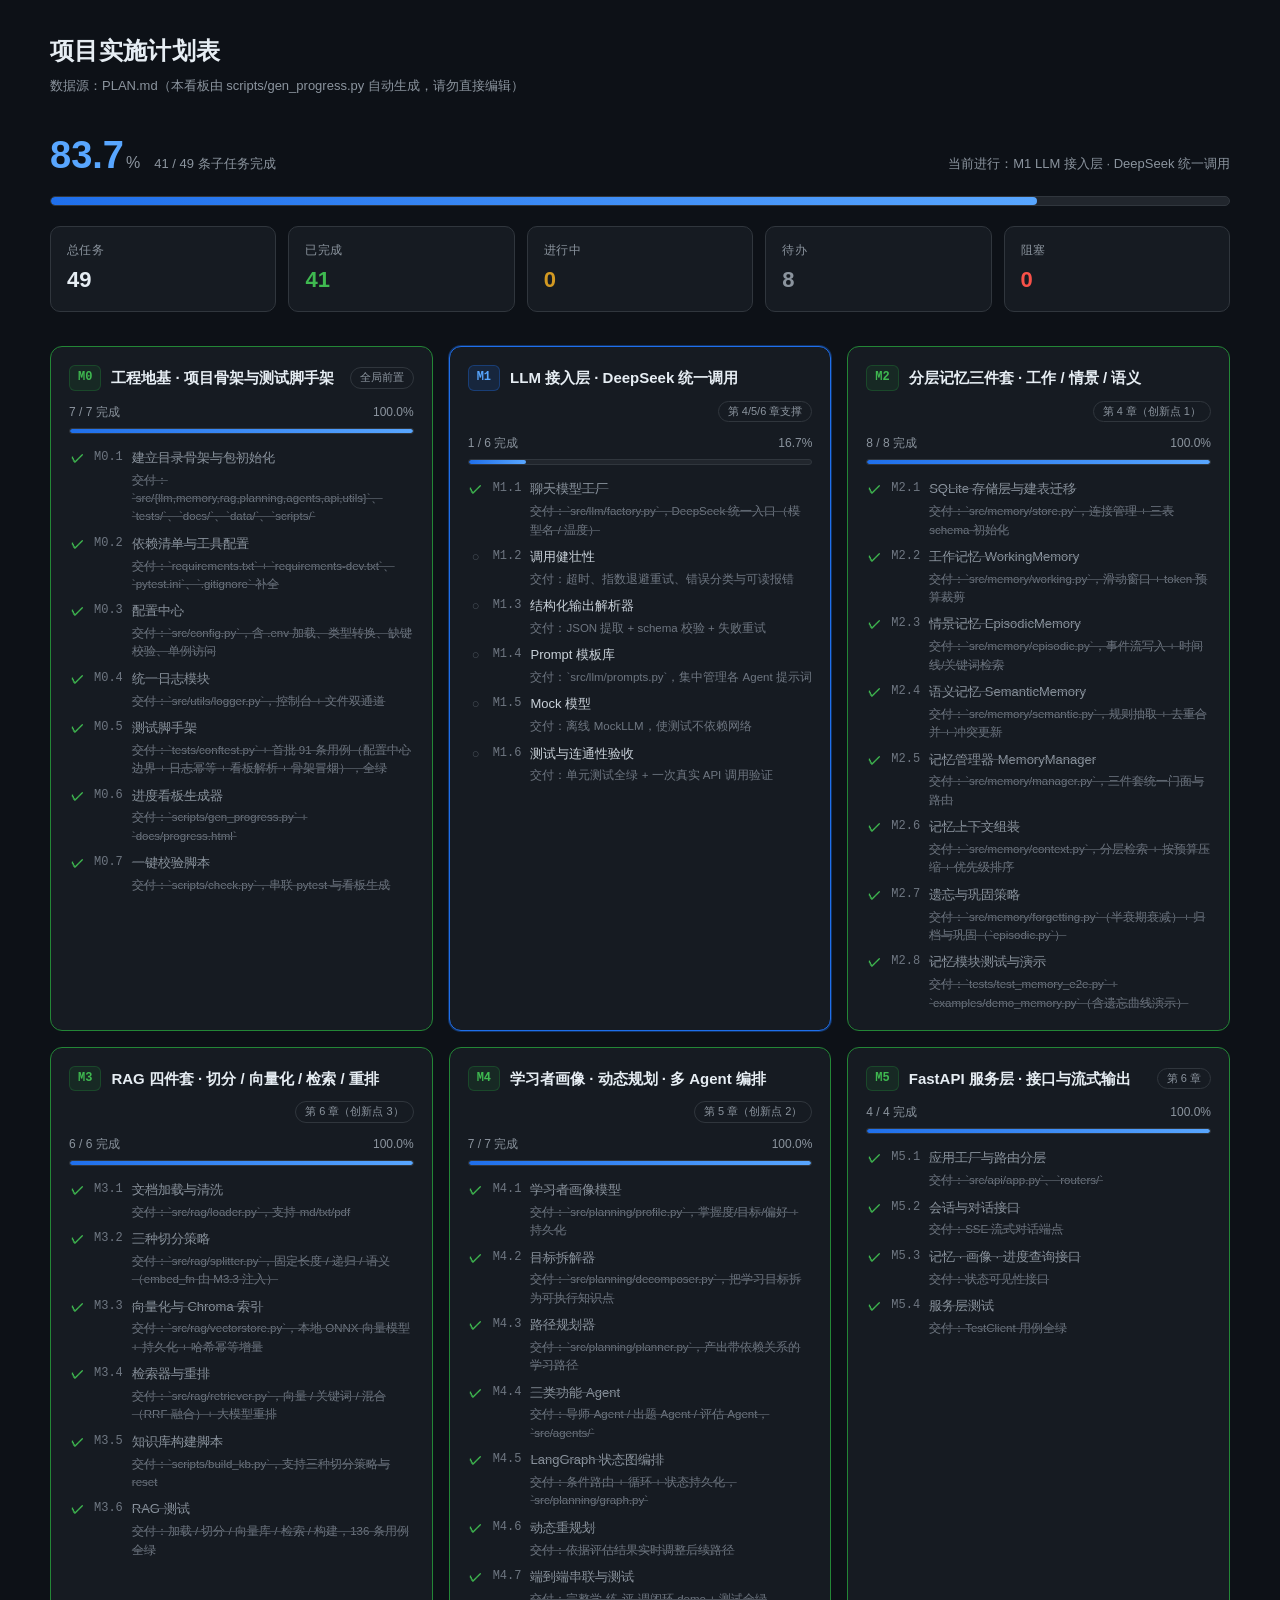
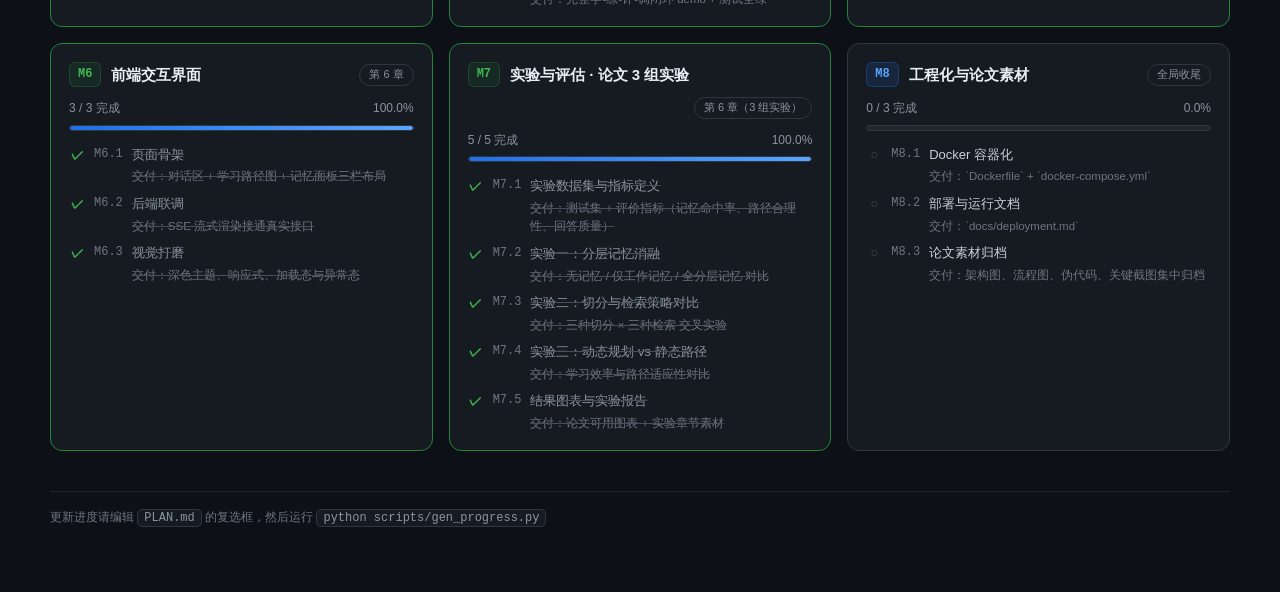
==== commit 18a154bb: "feat: 完成 M7.2 实验一与 M7.5 实验报告，三组实验全部收官 M7.2 实验一（分层记忆消融，真实模型 18 次调用） - 结果：无记忆 0.4444 → 仅工作记忆 0.6667 → " ====
--- a/docs/progress.html
+++ b/docs/progress.html
@@ -68,14 +68,14 @@
   </header>
 
   <div class="headline">
-    <span class="pct">73.5<small>%</small></span>
-    <span class="sub">36 / 49 条子任务完成</span>
+    <span class="pct">83.7<small>%</small></span>
+    <span class="sub">41 / 49 条子任务完成</span>
     <span class="now">当前进行：M1 LLM 接入层 · DeepSeek 统一调用</span>
   </div>
-  <div class="bar "><span style="width:73.5%"></span></div>
-  <div class="stats"><div class="stat"><div class="k">总任务</div><div class="v ">49</div></div><div class="stat"><div class="k">已完成</div><div class="v done">36</div></div><div class="stat"><div class="k">进行中</div><div class="v doing">0</div></div><div class="stat"><div class="k">待办</div><div class="v todo">13</div></div><div class="stat"><div class="k">阻塞</div><div class="v blocked">0</div></div></div>
+  <div class="bar "><span style="width:83.7%"></span></div>
+  <div class="stats"><div class="stat"><div class="k">总任务</div><div class="v ">49</div></div><div class="stat"><div class="k">已完成</div><div class="v done">41</div></div><div class="stat"><div class="k">进行中</div><div class="v doing">0</div></div><div class="stat"><div class="k">待办</div><div class="v todo">8</div></div><div class="stat"><div class="k">阻塞</div><div class="v blocked">0</div></div></div>
 
-  <div class="grid"><section class="card finished"><div class="card-head"><span class="badge">M0</span><span class="card-title">工程地基 · 项目骨架与测试脚手架</span><span class="tag">全局前置</span></div><div class="card-sub"><span>7 / 7 完成</span><span>100.0%</span></div><div class="bar "><span style="width:100.0%"></span></div><ul class="tasks"><li class="done"><span class="ico">✓</span><span class="code">M0.1</span><span class="txt">建立目录骨架与包初始化<span class="deliver">交付：`src/{llm,memory,rag,planning,agents,api,utils}`、`tests/`、`docs/`、`data/`、`scripts/`</span></span></li><li class="done"><span class="ico">✓</span><span class="code">M0.2</span><span class="txt">依赖清单与工具配置<span class="deliver">交付：`requirements.txt` + `requirements-dev.txt`、`pytest.ini`、`.gitignore` 补全</span></span></li><li class="done"><span class="ico">✓</span><span class="code">M0.3</span><span class="txt">配置中心<span class="deliver">交付：`src/config.py`，含 .env 加载、类型转换、缺键校验、单例访问</span></span></li><li class="done"><span class="ico">✓</span><span class="code">M0.4</span><span class="txt">统一日志模块<span class="deliver">交付：`src/utils/logger.py`，控制台 + 文件双通道</span></span></li><li class="done"><span class="ico">✓</span><span class="code">M0.5</span><span class="txt">测试脚手架<span class="deliver">交付：`tests/conftest.py` + 首批 91 条用例（配置中心边界 + 日志幂等 + 看板解析 + 骨架冒烟），全绿</span></span></li><li class="done"><span class="ico">✓</span><span class="code">M0.6</span><span class="txt">进度看板生成器<span class="deliver">交付：`scripts/gen_progress.py` + `docs/progress.html`</span></span></li><li class="done"><span class="ico">✓</span><span class="code">M0.7</span><span class="txt">一键校验脚本<span class="deliver">交付：`scripts/check.py`，串联 pytest 与看板生成</span></span></li></ul></section><section class="card active"><div class="card-head"><span class="badge">M1</span><span class="card-title">LLM 接入层 · DeepSeek 统一调用</span><span class="tag">第 4/5/6 章支撑</span></div><div class="card-sub"><span>1 / 6 完成</span><span>16.7%</span></div><div class="bar "><span style="width:16.7%"></span></div><ul class="tasks"><li class="done"><span class="ico">✓</span><span class="code">M1.1</span><span class="txt">聊天模型工厂<span class="deliver">交付：`src/llm/factory.py`，DeepSeek 统一入口（模型名 / 温度）</span></span></li><li class="todo"><span class="ico">○</span><span class="code">M1.2</span><span class="txt">调用健壮性<span class="deliver">交付：超时、指数退避重试、错误分类与可读报错</span></span></li><li class="todo"><span class="ico">○</span><span class="code">M1.3</span><span class="txt">结构化输出解析器<span class="deliver">交付：JSON 提取 + schema 校验 + 失败重试</span></span></li><li class="todo"><span class="ico">○</span><span class="code">M1.4</span><span class="txt">Prompt 模板库<span class="deliver">交付：`src/llm/prompts.py`，集中管理各 Agent 提示词</span></span></li><li class="todo"><span class="ico">○</span><span class="code">M1.5</span><span class="txt">Mock 模型<span class="deliver">交付：离线 MockLLM，使测试不依赖网络</span></span></li><li class="todo"><span class="ico">○</span><span class="code">M1.6</span><span class="txt">测试与连通性验收<span class="deliver">交付：单元测试全绿 + 一次真实 API 调用验证</span></span></li></ul></section><section class="card finished"><div class="card-head"><span class="badge">M2</span><span class="card-title">分层记忆三件套 · 工作 / 情景 / 语义</span><span class="tag">第 4 章（创新点 1）</span></div><div class="card-sub"><span>8 / 8 完成</span><span>100.0%</span></div><div class="bar "><span style="width:100.0%"></span></div><ul class="tasks"><li class="done"><span class="ico">✓</span><span class="code">M2.1</span><span class="txt">SQLite 存储层与建表迁移<span class="deliver">交付：`src/memory/store.py`，连接管理 + 三表 schema 初始化</span></span></li><li class="done"><span class="ico">✓</span><span class="code">M2.2</span><span class="txt">工作记忆 WorkingMemory<span class="deliver">交付：`src/memory/working.py`，滑动窗口 + token 预算裁剪</span></span></li><li class="done"><span class="ico">✓</span><span class="code">M2.3</span><span class="txt">情景记忆 EpisodicMemory<span class="deliver">交付：`src/memory/episodic.py`，事件流写入 + 时间线/关键词检索</span></span></li><li class="done"><span class="ico">✓</span><span class="code">M2.4</span><span class="txt">语义记忆 SemanticMemory<span class="deliver">交付：`src/memory/semantic.py`，规则抽取 + 去重合并 + 冲突更新</span></span></li><li class="done"><span class="ico">✓</span><span class="code">M2.5</span><span class="txt">记忆管理器 MemoryManager<span class="deliver">交付：`src/memory/manager.py`，三件套统一门面与路由</span></span></li><li class="done"><span class="ico">✓</span><span class="code">M2.6</span><span class="txt">记忆上下文组装<span class="deliver">交付：`src/memory/context.py`，分层检索 + 按预算压缩 + 优先级排序</span></span></li><li class="done"><span class="ico">✓</span><span class="code">M2.7</span><span class="txt">遗忘与巩固策略<span class="deliver">交付：`src/memory/forgetting.py`（半衰期衰减）+ 归档与巩固（`episodic.py`）</span></span></li><li class="done"><span class="ico">✓</span><span class="code">M2.8</span><span class="txt">记忆模块测试与演示<span class="deliver">交付：`tests/test_memory_e2e.py` + `examples/demo_memory.py`（含遗忘曲线演示）</span></span></li></ul></section><section class="card finished"><div class="card-head"><span class="badge">M3</span><span class="card-title">RAG 四件套 · 切分 / 向量化 / 检索 / 重排</span><span class="tag">第 6 章（创新点 3）</span></div><div class="card-sub"><span>6 / 6 完成</span><span>100.0%</span></div><div class="bar "><span style="width:100.0%"></span></div><ul class="tasks"><li class="done"><span class="ico">✓</span><span class="code">M3.1</span><span class="txt">文档加载与清洗<span class="deliver">交付：`src/rag/loader.py`，支持 md/txt/pdf</span></span></li><li class="done"><span class="ico">✓</span><span class="code">M3.2</span><span class="txt">三种切分策略<span class="deliver">交付：`src/rag/splitter.py`，固定长度 / 递归 / 语义（embed_fn 由 M3.3 注入）</span></span></li><li class="done"><span class="ico">✓</span><span class="code">M3.3</span><span class="txt">向量化与 Chroma 索引<span class="deliver">交付：`src/rag/vectorstore.py`，本地 ONNX 向量模型 + 持久化 + 哈希幂等增量</span></span></li><li class="done"><span class="ico">✓</span><span class="code">M3.4</span><span class="txt">检索器与重排<span class="deliver">交付：`src/rag/retriever.py`，向量 / 关键词 / 混合（RRF 融合）+ 大模型重排</span></span></li><li class="done"><span class="ico">✓</span><span class="code">M3.5</span><span class="txt">知识库构建脚本<span class="deliver">交付：`scripts/build_kb.py`，支持三种切分策略与 reset</span></span></li><li class="done"><span class="ico">✓</span><span class="code">M3.6</span><span class="txt">RAG 测试<span class="deliver">交付：加载 / 切分 / 向量库 / 检索 / 构建，136 条用例全绿</span></span></li></ul></section><section class="card finished"><div class="card-head"><span class="badge">M4</span><span class="card-title">学习者画像 · 动态规划 · 多 Agent 编排</span><span class="tag">第 5 章（创新点 2）</span></div><div class="card-sub"><span>7 / 7 完成</span><span>100.0%</span></div><div class="bar "><span style="width:100.0%"></span></div><ul class="tasks"><li class="done"><span class="ico">✓</span><span class="code">M4.1</span><span class="txt">学习者画像模型<span class="deliver">交付：`src/planning/profile.py`，掌握度/目标/偏好 + 持久化</span></span></li><li class="done"><span class="ico">✓</span><span class="code">M4.2</span><span class="txt">目标拆解器<span class="deliver">交付：`src/planning/decomposer.py`，把学习目标拆为可执行知识点</span></span></li><li class="done"><span class="ico">✓</span><span class="code">M4.3</span><span class="txt">路径规划器<span class="deliver">交付：`src/planning/planner.py`，产出带依赖关系的学习路径</span></span></li><li class="done"><span class="ico">✓</span><span class="code">M4.4</span><span class="txt">三类功能 Agent<span class="deliver">交付：导师 Agent / 出题 Agent / 评估 Agent，`src/agents/`</span></span></li><li class="done"><span class="ico">✓</span><span class="code">M4.5</span><span class="txt">LangGraph 状态图编排<span class="deliver">交付：条件路由 + 循环 + 状态持久化，`src/planning/graph.py`</span></span></li><li class="done"><span class="ico">✓</span><span class="code">M4.6</span><span class="txt">动态重规划<span class="deliver">交付：依据评估结果实时调整后续路径</span></span></li><li class="done"><span class="ico">✓</span><span class="code">M4.7</span><span class="txt">端到端串联与测试<span class="deliver">交付：完整学-练-评-调闭环 demo + 测试全绿</span></span></li></ul></section><section class="card finished"><div class="card-head"><span class="badge">M5</span><span class="card-title">FastAPI 服务层 · 接口与流式输出</span><span class="tag">第 6 章</span></div><div class="card-sub"><span>4 / 4 完成</span><span>100.0%</span></div><div class="bar "><span style="width:100.0%"></span></div><ul class="tasks"><li class="done"><span class="ico">✓</span><span class="code">M5.1</span><span class="txt">应用工厂与路由分层<span class="deliver">交付：`src/api/app.py`、`routers/`</span></span></li><li class="done"><span class="ico">✓</span><span class="code">M5.2</span><span class="txt">会话与对话接口<span class="deliver">交付：SSE 流式对话端点</span></span></li><li class="done"><span class="ico">✓</span><span class="code">M5.3</span><span class="txt">记忆 · 画像 · 进度查询接口<span class="deliver">交付：状态可见性接口</span></span></li><li class="done"><span class="ico">✓</span><span class="code">M5.4</span><span class="txt">服务层测试<span class="deliver">交付：TestClient 用例全绿</span></span></li></ul></section><section class="card finished"><div class="card-head"><span class="badge">M6</span><span class="card-title">前端交互界面</span><span class="tag">第 6 章</span></div><div class="card-sub"><span>3 / 3 完成</span><span>100.0%</span></div><div class="bar "><span style="width:100.0%"></span></div><ul class="tasks"><li class="done"><span class="ico">✓</span><span class="code">M6.1</span><span class="txt">页面骨架<span class="deliver">交付：对话区 + 学习路径图 + 记忆面板三栏布局</span></span></li><li class="done"><span class="ico">✓</span><span class="code">M6.2</span><span class="txt">后端联调<span class="deliver">交付：SSE 流式渲染接通真实接口</span></span></li><li class="done"><span class="ico">✓</span><span class="code">M6.3</span><span class="txt">视觉打磨<span class="deliver">交付：深色主题、响应式、加载态与异常态</span></span></li></ul></section><section class="card"><div class="card-head"><span class="badge">M7</span><span class="card-title">实验与评估 · 论文 3 组实验</span><span class="tag">第 6 章（3 组实验）</span></div><div class="card-sub"><span>0 / 5 完成</span><span>0.0%</span></div><div class="bar "><span style="width:0.0%"></span></div><ul class="tasks"><li class="todo"><span class="ico">○</span><span class="code">M7.1</span><span class="txt">实验数据集与指标定义<span class="deliver">交付：测试集 + 评价指标（记忆命中率、路径合理性、回答质量）</span></span></li><li class="todo"><span class="ico">○</span><span class="code">M7.2</span><span class="txt">实验一：分层记忆消融<span class="deliver">交付：无记忆 / 仅工作记忆 / 全分层记忆 对比</span></span></li><li class="todo"><span class="ico">○</span><span class="code">M7.3</span><span class="txt">实验二：切分与检索策略对比<span class="deliver">交付：三种切分 × 三种检索 交叉实验</span></span></li><li class="todo"><span class="ico">○</span><span class="code">M7.4</span><span class="txt">实验三：动态规划 vs 静态路径<span class="deliver">交付：学习效率与路径适应性对比</span></span></li><li class="todo"><span class="ico">○</span><span class="code">M7.5</span><span class="txt">结果图表与实验报告<span class="deliver">交付：论文可用图表 + 实验章节素材</span></span></li></ul></section><section class="card"><div class="card-head"><span class="badge">M8</span><span class="card-title">工程化与论文素材</span><span class="tag">全局收尾</span></div><div class="card-sub"><span>0 / 3 完成</span><span>0.0%</span></div><div class="bar "><span style="width:0.0%"></span></div><ul class="tasks"><li class="todo"><span class="ico">○</span><span class="code">M8.1</span><span class="txt">Docker 容器化<span class="deliver">交付：`Dockerfile` + `docker-compose.yml`</span></span></li><li class="todo"><span class="ico">○</span><span class="code">M8.2</span><span class="txt">部署与运行文档<span class="deliver">交付：`docs/deployment.md`</span></span></li><li class="todo"><span class="ico">○</span><span class="code">M8.3</span><span class="txt">论文素材归档<span class="deliver">交付：架构图、流程图、伪代码、关键截图集中归档</span></span></li></ul></section></div>
+  <div class="grid"><section class="card finished"><div class="card-head"><span class="badge">M0</span><span class="card-title">工程地基 · 项目骨架与测试脚手架</span><span class="tag">全局前置</span></div><div class="card-sub"><span>7 / 7 完成</span><span>100.0%</span></div><div class="bar "><span style="width:100.0%"></span></div><ul class="tasks"><li class="done"><span class="ico">✓</span><span class="code">M0.1</span><span class="txt">建立目录骨架与包初始化<span class="deliver">交付：`src/{llm,memory,rag,planning,agents,api,utils}`、`tests/`、`docs/`、`data/`、`scripts/`</span></span></li><li class="done"><span class="ico">✓</span><span class="code">M0.2</span><span class="txt">依赖清单与工具配置<span class="deliver">交付：`requirements.txt` + `requirements-dev.txt`、`pytest.ini`、`.gitignore` 补全</span></span></li><li class="done"><span class="ico">✓</span><span class="code">M0.3</span><span class="txt">配置中心<span class="deliver">交付：`src/config.py`，含 .env 加载、类型转换、缺键校验、单例访问</span></span></li><li class="done"><span class="ico">✓</span><span class="code">M0.4</span><span class="txt">统一日志模块<span class="deliver">交付：`src/utils/logger.py`，控制台 + 文件双通道</span></span></li><li class="done"><span class="ico">✓</span><span class="code">M0.5</span><span class="txt">测试脚手架<span class="deliver">交付：`tests/conftest.py` + 首批 91 条用例（配置中心边界 + 日志幂等 + 看板解析 + 骨架冒烟），全绿</span></span></li><li class="done"><span class="ico">✓</span><span class="code">M0.6</span><span class="txt">进度看板生成器<span class="deliver">交付：`scripts/gen_progress.py` + `docs/progress.html`</span></span></li><li class="done"><span class="ico">✓</span><span class="code">M0.7</span><span class="txt">一键校验脚本<span class="deliver">交付：`scripts/check.py`，串联 pytest 与看板生成</span></span></li></ul></section><section class="card active"><div class="card-head"><span class="badge">M1</span><span class="card-title">LLM 接入层 · DeepSeek 统一调用</span><span class="tag">第 4/5/6 章支撑</span></div><div class="card-sub"><span>1 / 6 完成</span><span>16.7%</span></div><div class="bar "><span style="width:16.7%"></span></div><ul class="tasks"><li class="done"><span class="ico">✓</span><span class="code">M1.1</span><span class="txt">聊天模型工厂<span class="deliver">交付：`src/llm/factory.py`，DeepSeek 统一入口（模型名 / 温度）</span></span></li><li class="todo"><span class="ico">○</span><span class="code">M1.2</span><span class="txt">调用健壮性<span class="deliver">交付：超时、指数退避重试、错误分类与可读报错</span></span></li><li class="todo"><span class="ico">○</span><span class="code">M1.3</span><span class="txt">结构化输出解析器<span class="deliver">交付：JSON 提取 + schema 校验 + 失败重试</span></span></li><li class="todo"><span class="ico">○</span><span class="code">M1.4</span><span class="txt">Prompt 模板库<span class="deliver">交付：`src/llm/prompts.py`，集中管理各 Agent 提示词</span></span></li><li class="todo"><span class="ico">○</span><span class="code">M1.5</span><span class="txt">Mock 模型<span class="deliver">交付：离线 MockLLM，使测试不依赖网络</span></span></li><li class="todo"><span class="ico">○</span><span class="code">M1.6</span><span class="txt">测试与连通性验收<span class="deliver">交付：单元测试全绿 + 一次真实 API 调用验证</span></span></li></ul></section><section class="card finished"><div class="card-head"><span class="badge">M2</span><span class="card-title">分层记忆三件套 · 工作 / 情景 / 语义</span><span class="tag">第 4 章（创新点 1）</span></div><div class="card-sub"><span>8 / 8 完成</span><span>100.0%</span></div><div class="bar "><span style="width:100.0%"></span></div><ul class="tasks"><li class="done"><span class="ico">✓</span><span class="code">M2.1</span><span class="txt">SQLite 存储层与建表迁移<span class="deliver">交付：`src/memory/store.py`，连接管理 + 三表 schema 初始化</span></span></li><li class="done"><span class="ico">✓</span><span class="code">M2.2</span><span class="txt">工作记忆 WorkingMemory<span class="deliver">交付：`src/memory/working.py`，滑动窗口 + token 预算裁剪</span></span></li><li class="done"><span class="ico">✓</span><span class="code">M2.3</span><span class="txt">情景记忆 EpisodicMemory<span class="deliver">交付：`src/memory/episodic.py`，事件流写入 + 时间线/关键词检索</span></span></li><li class="done"><span class="ico">✓</span><span class="code">M2.4</span><span class="txt">语义记忆 SemanticMemory<span class="deliver">交付：`src/memory/semantic.py`，规则抽取 + 去重合并 + 冲突更新</span></span></li><li class="done"><span class="ico">✓</span><span class="code">M2.5</span><span class="txt">记忆管理器 MemoryManager<span class="deliver">交付：`src/memory/manager.py`，三件套统一门面与路由</span></span></li><li class="done"><span class="ico">✓</span><span class="code">M2.6</span><span class="txt">记忆上下文组装<span class="deliver">交付：`src/memory/context.py`，分层检索 + 按预算压缩 + 优先级排序</span></span></li><li class="done"><span class="ico">✓</span><span class="code">M2.7</span><span class="txt">遗忘与巩固策略<span class="deliver">交付：`src/memory/forgetting.py`（半衰期衰减）+ 归档与巩固（`episodic.py`）</span></span></li><li class="done"><span class="ico">✓</span><span class="code">M2.8</span><span class="txt">记忆模块测试与演示<span class="deliver">交付：`tests/test_memory_e2e.py` + `examples/demo_memory.py`（含遗忘曲线演示）</span></span></li></ul></section><section class="card finished"><div class="card-head"><span class="badge">M3</span><span class="card-title">RAG 四件套 · 切分 / 向量化 / 检索 / 重排</span><span class="tag">第 6 章（创新点 3）</span></div><div class="card-sub"><span>6 / 6 完成</span><span>100.0%</span></div><div class="bar "><span style="width:100.0%"></span></div><ul class="tasks"><li class="done"><span class="ico">✓</span><span class="code">M3.1</span><span class="txt">文档加载与清洗<span class="deliver">交付：`src/rag/loader.py`，支持 md/txt/pdf</span></span></li><li class="done"><span class="ico">✓</span><span class="code">M3.2</span><span class="txt">三种切分策略<span class="deliver">交付：`src/rag/splitter.py`，固定长度 / 递归 / 语义（embed_fn 由 M3.3 注入）</span></span></li><li class="done"><span class="ico">✓</span><span class="code">M3.3</span><span class="txt">向量化与 Chroma 索引<span class="deliver">交付：`src/rag/vectorstore.py`，本地 ONNX 向量模型 + 持久化 + 哈希幂等增量</span></span></li><li class="done"><span class="ico">✓</span><span class="code">M3.4</span><span class="txt">检索器与重排<span class="deliver">交付：`src/rag/retriever.py`，向量 / 关键词 / 混合（RRF 融合）+ 大模型重排</span></span></li><li class="done"><span class="ico">✓</span><span class="code">M3.5</span><span class="txt">知识库构建脚本<span class="deliver">交付：`scripts/build_kb.py`，支持三种切分策略与 reset</span></span></li><li class="done"><span class="ico">✓</span><span class="code">M3.6</span><span class="txt">RAG 测试<span class="deliver">交付：加载 / 切分 / 向量库 / 检索 / 构建，136 条用例全绿</span></span></li></ul></section><section class="card finished"><div class="card-head"><span class="badge">M4</span><span class="card-title">学习者画像 · 动态规划 · 多 Agent 编排</span><span class="tag">第 5 章（创新点 2）</span></div><div class="card-sub"><span>7 / 7 完成</span><span>100.0%</span></div><div class="bar "><span style="width:100.0%"></span></div><ul class="tasks"><li class="done"><span class="ico">✓</span><span class="code">M4.1</span><span class="txt">学习者画像模型<span class="deliver">交付：`src/planning/profile.py`，掌握度/目标/偏好 + 持久化</span></span></li><li class="done"><span class="ico">✓</span><span class="code">M4.2</span><span class="txt">目标拆解器<span class="deliver">交付：`src/planning/decomposer.py`，把学习目标拆为可执行知识点</span></span></li><li class="done"><span class="ico">✓</span><span class="code">M4.3</span><span class="txt">路径规划器<span class="deliver">交付：`src/planning/planner.py`，产出带依赖关系的学习路径</span></span></li><li class="done"><span class="ico">✓</span><span class="code">M4.4</span><span class="txt">三类功能 Agent<span class="deliver">交付：导师 Agent / 出题 Agent / 评估 Agent，`src/agents/`</span></span></li><li class="done"><span class="ico">✓</span><span class="code">M4.5</span><span class="txt">LangGraph 状态图编排<span class="deliver">交付：条件路由 + 循环 + 状态持久化，`src/planning/graph.py`</span></span></li><li class="done"><span class="ico">✓</span><span class="code">M4.6</span><span class="txt">动态重规划<span class="deliver">交付：依据评估结果实时调整后续路径</span></span></li><li class="done"><span class="ico">✓</span><span class="code">M4.7</span><span class="txt">端到端串联与测试<span class="deliver">交付：完整学-练-评-调闭环 demo + 测试全绿</span></span></li></ul></section><section class="card finished"><div class="card-head"><span class="badge">M5</span><span class="card-title">FastAPI 服务层 · 接口与流式输出</span><span class="tag">第 6 章</span></div><div class="card-sub"><span>4 / 4 完成</span><span>100.0%</span></div><div class="bar "><span style="width:100.0%"></span></div><ul class="tasks"><li class="done"><span class="ico">✓</span><span class="code">M5.1</span><span class="txt">应用工厂与路由分层<span class="deliver">交付：`src/api/app.py`、`routers/`</span></span></li><li class="done"><span class="ico">✓</span><span class="code">M5.2</span><span class="txt">会话与对话接口<span class="deliver">交付：SSE 流式对话端点</span></span></li><li class="done"><span class="ico">✓</span><span class="code">M5.3</span><span class="txt">记忆 · 画像 · 进度查询接口<span class="deliver">交付：状态可见性接口</span></span></li><li class="done"><span class="ico">✓</span><span class="code">M5.4</span><span class="txt">服务层测试<span class="deliver">交付：TestClient 用例全绿</span></span></li></ul></section><section class="card finished"><div class="card-head"><span class="badge">M6</span><span class="card-title">前端交互界面</span><span class="tag">第 6 章</span></div><div class="card-sub"><span>3 / 3 完成</span><span>100.0%</span></div><div class="bar "><span style="width:100.0%"></span></div><ul class="tasks"><li class="done"><span class="ico">✓</span><span class="code">M6.1</span><span class="txt">页面骨架<span class="deliver">交付：对话区 + 学习路径图 + 记忆面板三栏布局</span></span></li><li class="done"><span class="ico">✓</span><span class="code">M6.2</span><span class="txt">后端联调<span class="deliver">交付：SSE 流式渲染接通真实接口</span></span></li><li class="done"><span class="ico">✓</span><span class="code">M6.3</span><span class="txt">视觉打磨<span class="deliver">交付：深色主题、响应式、加载态与异常态</span></span></li></ul></section><section class="card finished"><div class="card-head"><span class="badge">M7</span><span class="card-title">实验与评估 · 论文 3 组实验</span><span class="tag">第 6 章（3 组实验）</span></div><div class="card-sub"><span>5 / 5 完成</span><span>100.0%</span></div><div class="bar "><span style="width:100.0%"></span></div><ul class="tasks"><li class="done"><span class="ico">✓</span><span class="code">M7.1</span><span class="txt">实验数据集与指标定义<span class="deliver">交付：测试集 + 评价指标（记忆命中率、路径合理性、回答质量）</span></span></li><li class="done"><span class="ico">✓</span><span class="code">M7.2</span><span class="txt">实验一：分层记忆消融<span class="deliver">交付：无记忆 / 仅工作记忆 / 全分层记忆 对比</span></span></li><li class="done"><span class="ico">✓</span><span class="code">M7.3</span><span class="txt">实验二：切分与检索策略对比<span class="deliver">交付：三种切分 × 三种检索 交叉实验</span></span></li><li class="done"><span class="ico">✓</span><span class="code">M7.4</span><span class="txt">实验三：动态规划 vs 静态路径<span class="deliver">交付：学习效率与路径适应性对比</span></span></li><li class="done"><span class="ico">✓</span><span class="code">M7.5</span><span class="txt">结果图表与实验报告<span class="deliver">交付：论文可用图表 + 实验章节素材</span></span></li></ul></section><section class="card"><div class="card-head"><span class="badge">M8</span><span class="card-title">工程化与论文素材</span><span class="tag">全局收尾</span></div><div class="card-sub"><span>0 / 3 完成</span><span>0.0%</span></div><div class="bar "><span style="width:0.0%"></span></div><ul class="tasks"><li class="todo"><span class="ico">○</span><span class="code">M8.1</span><span class="txt">Docker 容器化<span class="deliver">交付：`Dockerfile` + `docker-compose.yml`</span></span></li><li class="todo"><span class="ico">○</span><span class="code">M8.2</span><span class="txt">部署与运行文档<span class="deliver">交付：`docs/deployment.md`</span></span></li><li class="todo"><span class="ico">○</span><span class="code">M8.3</span><span class="txt">论文素材归档<span class="deliver">交付：架构图、流程图、伪代码、关键截图集中归档</span></span></li></ul></section></div>
 
   <footer>
     更新进度请编辑 <code>PLAN.md</code> 的复选框，然后运行
